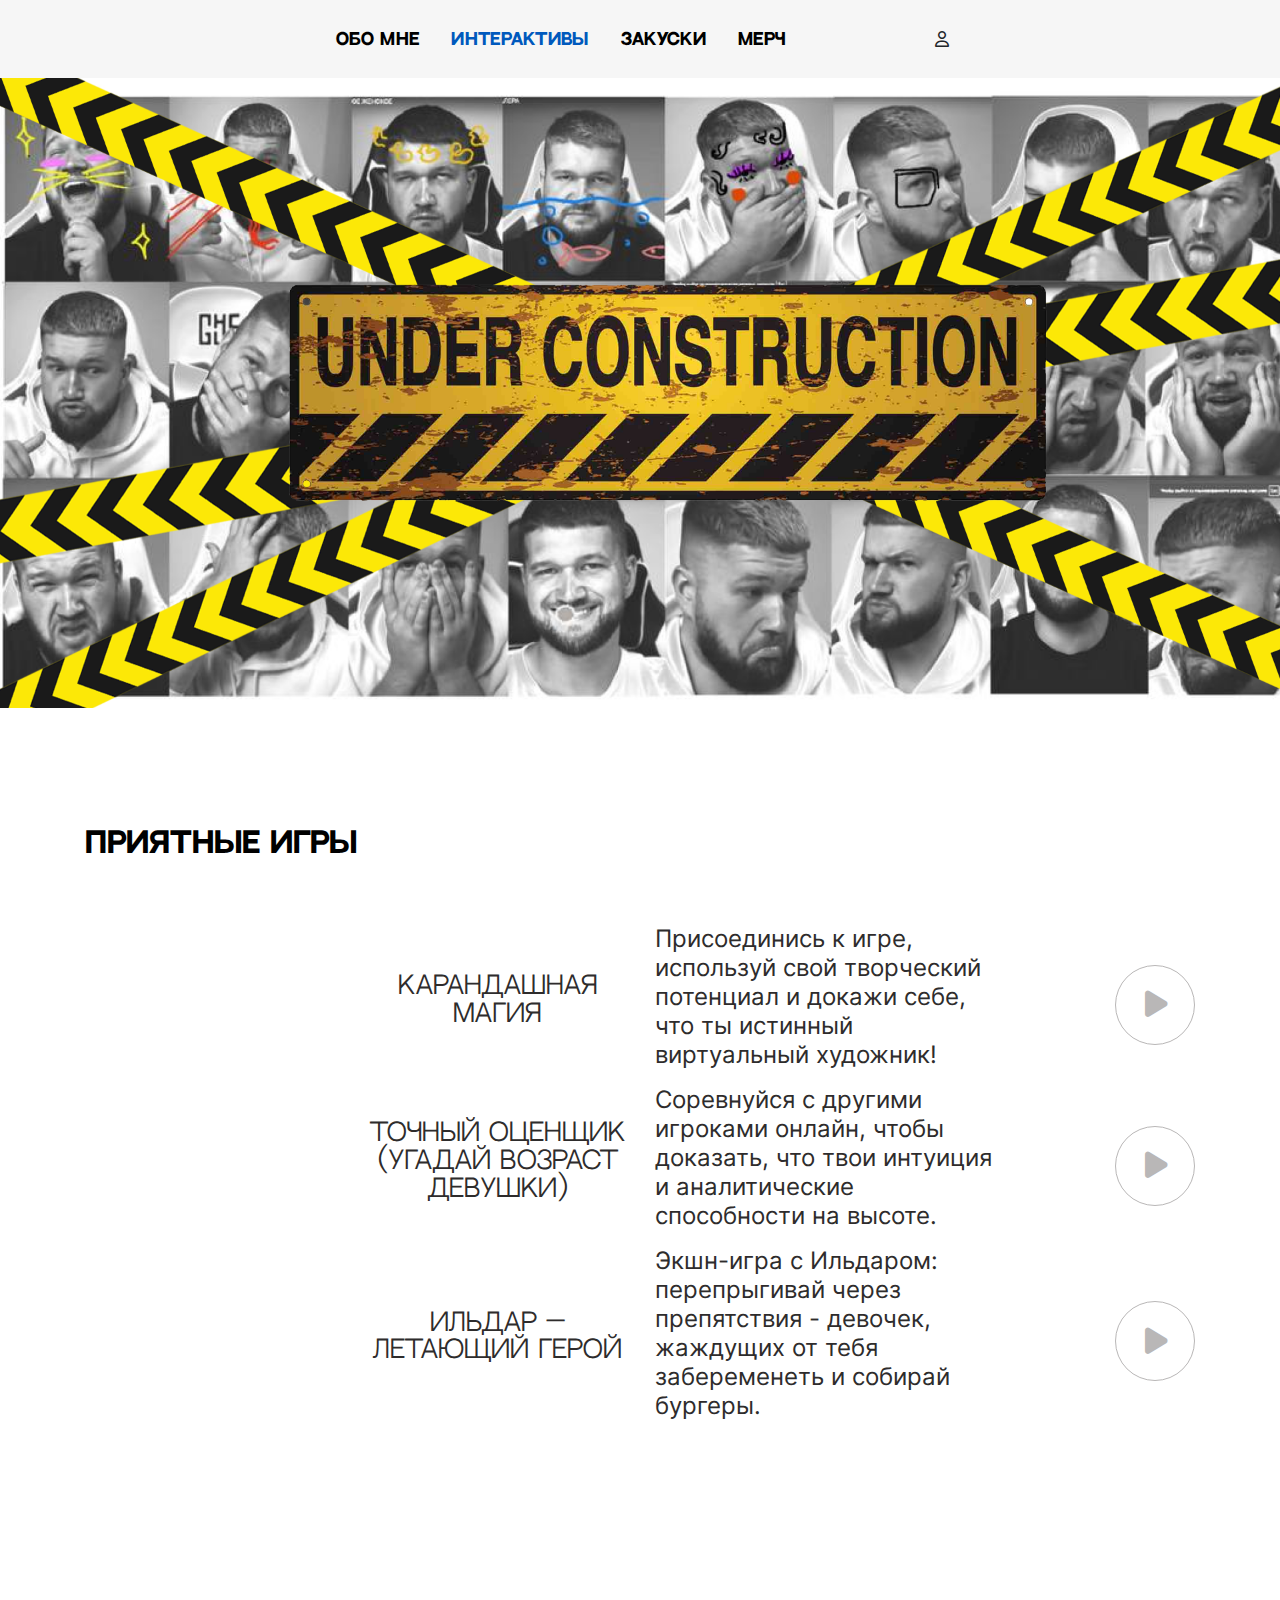
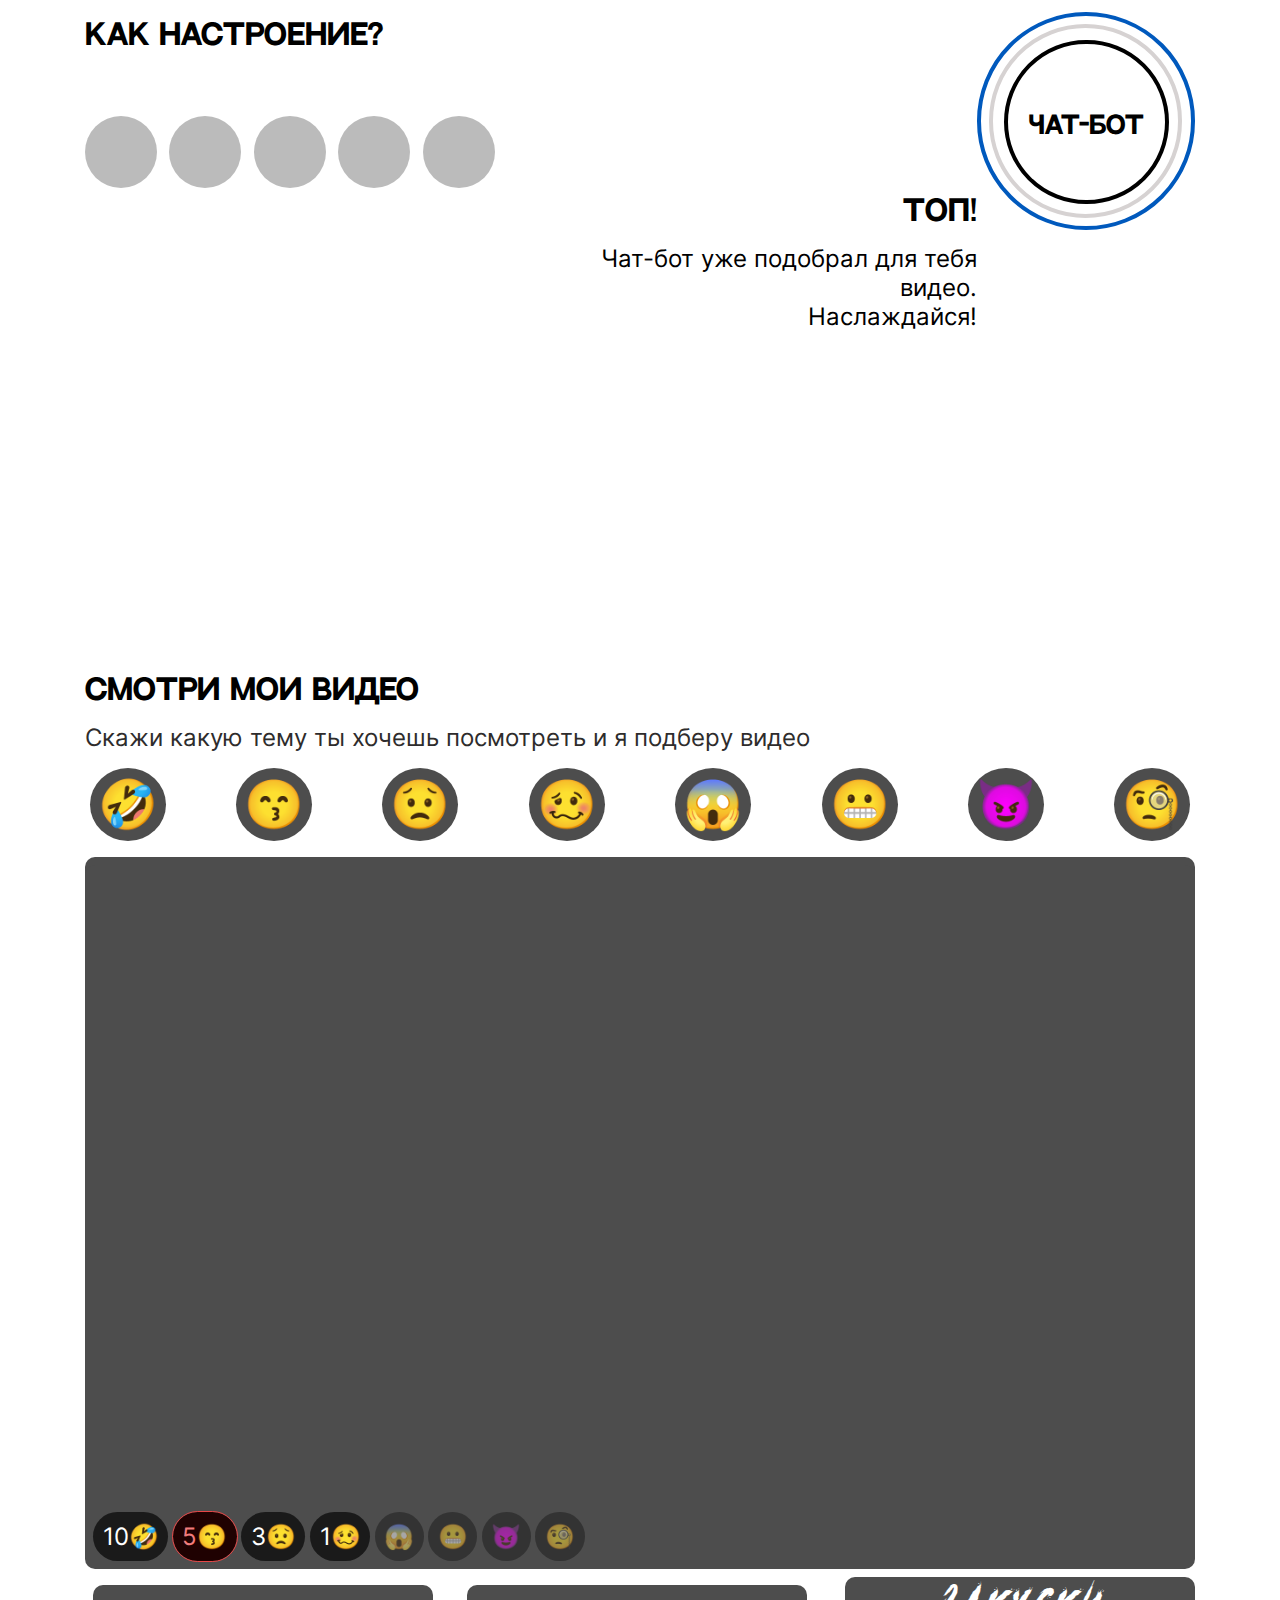
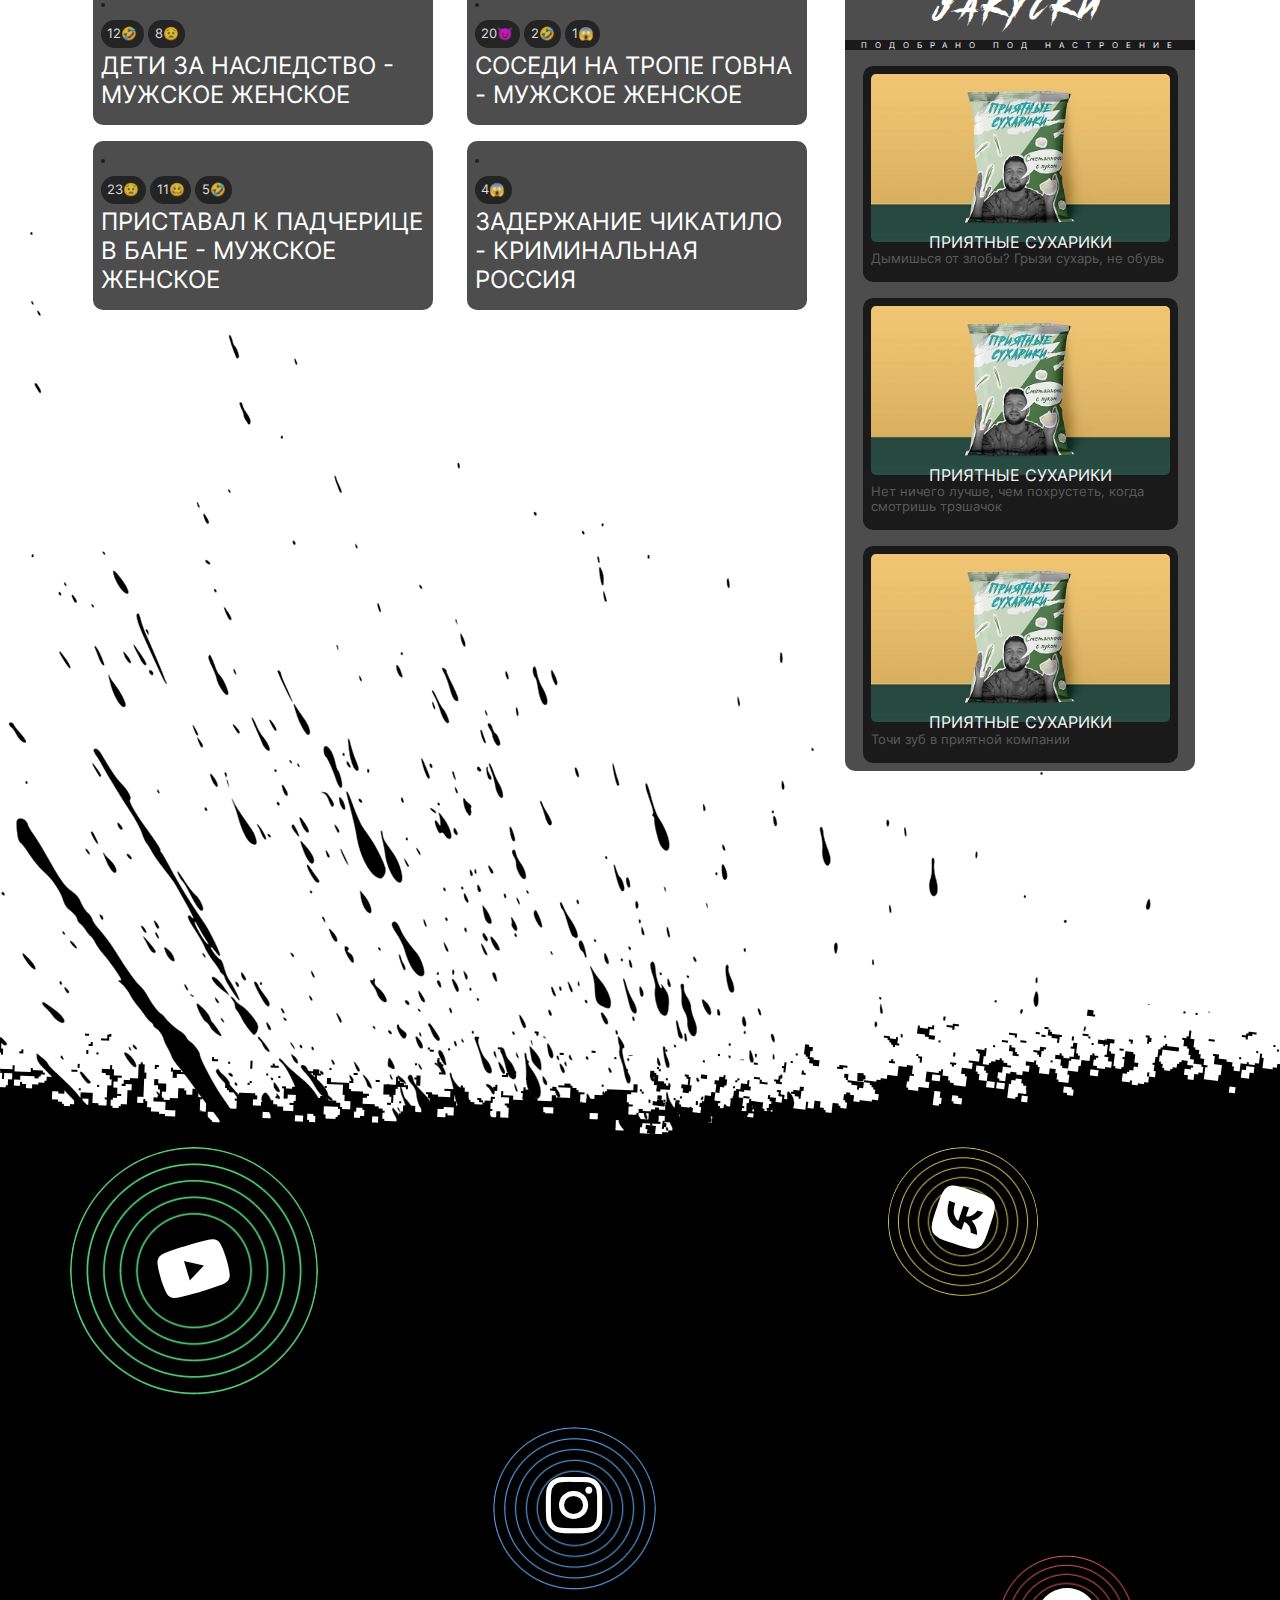
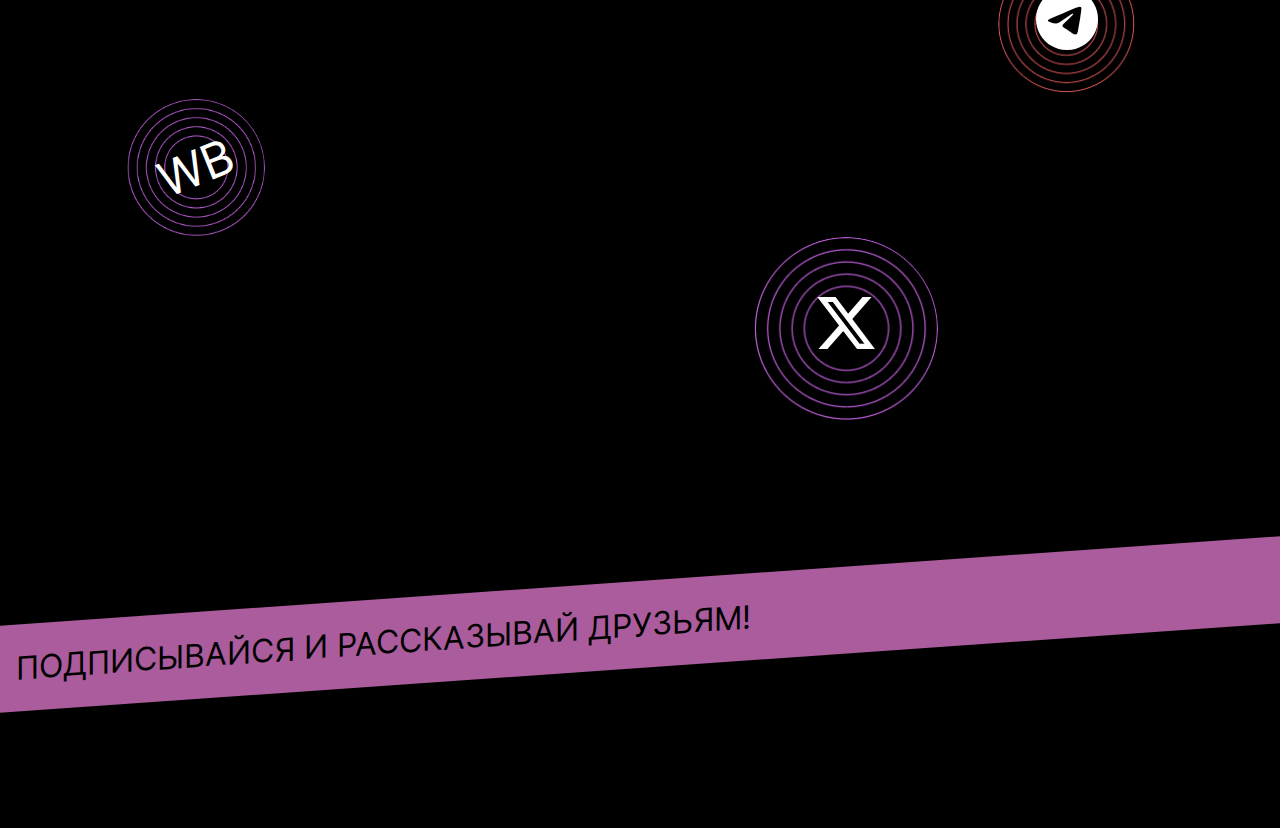
==== index.html @ c6f894a4 "22-11 Youtube Area Update" ====
<!DOCTYPE html>
<html lang="en">
<head>
    <meta charset="UTF-8">
    <meta name="viewport" content="width=device-width, initial-scale=1.0">
    <title>Приятный Ильдар</title>

    <!-- Bootstrap css file -->
    <link rel="stylesheet" href="../css/bootstrap.min.css">

    <!-- Font Awesome icons -->
    <link rel="stylesheet" href="../css/all.min.css">

    <!-- Custom css file -->
    <link rel="stylesheet" href="../css/style.css">

    <!-- Responsive css file -->
    <link rel="stylesheet" href="../css/responsive.css">
</head>
<body>
    <header class="header-area">
        <div class="main-menu">
            <nav class="navbar navbar-expand-lg navbar-light text-uppercase">
                <!-- <a class="navbar-brand" href="#">Brand image</a>  In case they come up with brand -->
                <button class="navbar-toggler" type="button" data-toggle="collapse" data-target="#navbarNav" aria-controls="navbarNav" aria-expanded="false" aria-label="Toggle navigation">
                  <span class="navbar-toggler-icon"></span>
                </button>
                <div class="collapse navbar-collapse" id="navbarNav">
                  <ul class="navbar-nav">
                    <li class="nav-item">
                      <a class="nav-link" href="../pages/about-me.html">Обо мне</a>
                    </li>
                    <li class="nav-item active">
                      <a class="nav-link" href="/">Интерактивы</a>
                    </li>
                    <li class="nav-item">
                      <a class="nav-link" href="#">Закуски</a>
                    </li>
                    <li class="nav-item">
                      <a class="nav-link" href="#">Мерч</a>
                    </li>
                  </ul>
                </div>
                <div class="profile-icon">
                  <i class="fa-regular fa-user"></i>
                </div>
              </nav>
        </div>
    </header>
    
    <main class="site-main">
      <!-- Collage of Ildar faces -->
      <!-- ====================================================================== -->
      <section class="faces-area">
        <div class="container-fluid">
          <div class="faces-images">
            <img src="../img/faces.png" alt="faces.png">
          </div>
        </div>
      </section>
      <!-- ====================================================================== -->
      <!-- End Collage of Ildar faces -->

      <!-- Games List Area -->
      <!-- ====================================================================== -->
      <section class="games-area">
        <div class="container">
          <div class="row">
            <div class="col-lg-12">
              <h2 class="mini-title">Приятные игры</h2>
              <div class="game-block">
                <div class="row">
                  <div class="col-lg-3 col-game game-cover">
                    <img src="../img/game-covers/game-cover1.png" alt="">
                  </div>
                  <div class="col-lg-3 col-game game-title">
                    <h3>Карандашная магия</h3>
                  </div>
                  <div class="col-lg-4 col-game game-description">
                    <p class="para">
                      Присоединись к игре, используй свой творческий потенциал и докажи себе, что ты истинный виртуальный художник!
                    </p>
                  </div>
                  <div class="col-lg-2 col-game">
                      <button class="btn play-button">
                        <i class="fa-solid fa-play fa-2x"></i>
                      </button>
                  </div>
                </div>
                <div class="row">
                  <div class="col-lg-3 col-game game-cover">
                    <img src="../img/game-covers/game-cover2.png" alt="">
                  </div>
                  <div class="col-lg-3 col-game game-title">
                    <h3>Точный оценщик (угадай возраст девушки)</h3>
                  </div>
                  <div class="col-lg-4 col-game game-description">
                    <p class="para">
                      Соревнуйся с другими игроками онлайн, чтобы доказать, что твои интуиция и аналитические способности на высоте.
                    </p>
                  </div>
                  <div class="col-lg-2 col-game">
                      <button class="btn play-button">
                        <i class="fa-solid fa-play fa-2x"></i>
                      </button>
                  </div>
                </div>
                <div class="row">
                  <div class="col-lg-3 col-game game-cover">
                    <img src="../img/game-covers/game-cover3.png" alt="">
                  </div>
                  <div class="col-lg-3 col-game game-title">
                    <h3>Ильдар — летающий Герой</h3>
                  </div>
                  <div class="col-lg-4 col-game game-description">
                    <p class="para">
                      Экшн-игра с Ильдаром: перепрыгивай через препятствия - девочек, жаждущих от тебя забеременеть и собирай бургеры.
                    </p>
                  </div>
                  <div class="col-lg-2 col-game">
                      <button class="btn play-button">
                        <i class="fa-solid fa-play fa-2x"></i>
                      </button>
                  </div>
                </div>
              </div>
            </div>
          </div>
        </div>
      </section>
      <!-- ====================================================================== -->
      <!-- End Game List Area -->

      <!-- Chat-bot Area -->
      <!-- ====================================================================== -->
      <section class="chat-bot-area">
        <div class="container">
          <div class="row">
            <div class="col-lg-5">
              <div class="emotion-block">
                <h2 class="mini-title">Как настроение?</h2>
                <div class="emotions">
                  <span class="dot"></span>
                  <span class="dot"></span>
                  <span class="dot"></span>
                  <span class="dot"></span>
                  <span class="dot"></span>
                </div>
              </div>
            </div>
            <div class="col-lg-7">
              <button class="btn chat-bot-button">
                <div>
                  <div class="chat-bot-button-text">Чат-бот</div>
                </div>
              </button>
              <div class="chat-bot-bottom-text">
                <h2 class="mini-title">Топ!</h2>
                <p class="chat-bot-para">
                  Чат-бот уже подобрал для тебя  видео. <br>
                  Наслаждайся!
                </p>
              </div>
            </div>
          </div>
        </div>
      </section>
      <!-- ====================================================================== -->
      <!-- End Chat-bot Area -->

      <!-- Youtube Area -->
      <!-- ====================================================================== -->
      <section class="youtube-area">
        <div class="container">
          <div class="youtube-container">
            <h2 class="mini-title">Смотри мои видео</h2>
            <p class="para">Скажи какую тему ты хочешь посмотреть и я подберу видео</p>
            <div class="mood-picker">
              <button class="btn mood-button">
                <div class="mood-emoji emotion-funny"></div><p>Смешное</p>
              </button>
              <button class="btn mood-button">
                <div class="mood-emoji emotion-cute"></div><p>Няшное</p>
              </button>
              <button class="btn mood-button">
                <div class="mood-emoji emotion-sad"></div><p>Грустное</p>
              </button>
              <button class="btn mood-button">
                <div class="mood-emoji emotion-sexy"></div><p>Секси</p>
              </button>
              <button class="btn mood-button">
                <div class="mood-emoji emotion-scary"></div><p>Страшное</p>
              </button>
              <button class="btn mood-button">
                <div class="mood-emoji emotion-awkward"></div><p>Кринж</p>
              </button>
              <button class="btn mood-button">
                <div class="mood-emoji emotion-angry"></div><p>Злобное</p>
              </button>
              <button class="btn mood-button">
                <div class="mood-emoji emotion-nostalgic"></div><p>Ностальгическое</p>
              </button>
            </div>
            <div class="youtube-screen">
              <iframe class="youtube-iframe"
              src="https://www.youtube.com/embed/jMfrWa0wuTw"
              title="YouTube video player" 
              frameborder="0" 
              allow="accelerometer; autoplay; clipboard-write; encrypted-media; gyroscope; picture-in-picture; web-share" 
              allowfullscreen>
              </iframe>
              <div class="rating">
                <button class="rating-item rated">
                  <span>10</span>
                  <div class="emotion-funny"></div>
                </button>
                <button class="rating-item rated active">
                  <span>5</span>
                  <div class="emotion-cute"></div>
                </button>
                <button class="rating-item rated">
                  <span>3</span>
                  <div class="emotion-sad"></div>
                </button>
                <button class="rating-item rated">
                  <span>1</span>
                  <div class="emotion-sexy"></div>
                </button>
                <button class="rating-item">
                  <span></span>
                  <div class="emotion-scary"></div>
                </button>
                <button class="rating-item">
                  <span></span>
                  <div class="emotion-awkward"></div>
                </button>
                <button class="rating-item">
                  <span></span>
                  <div class="emotion-angry"></div>
                </button>
                <button class="rating-item">
                  <span></span>
                  <div class="emotion-nostalgic"></div>
                </button>
              </div>
            </div>
            <div class="under-video">
              <div class="row">
                <div class="col-8">
                  <div class="video-pick">
                    <div class="video-item">
                      <img src="https://i.ytimg.com/vi/pmmKYciIfLk/mqdefault.jpg" alt="">
                      <div class="sub-rating">
                        <div class="rating-item">
                          <span>12</span>
                          <div class="emotion-funny"></div>
                        </div>
                        <div class="rating-item">
                          <span>8</span>
                          <div class="emotion-sad"></div>
                        </div>
                      </div>
                      <h4>ДЕТИ ЗА НАСЛЕДСТВО - МУЖСКОЕ ЖЕНСКОЕ</h4>
                    </div>
                    <div class="video-item">
                      <img src="https://i.ytimg.com/vi/Oqllfc5so5c/mqdefault.jpg" alt="">
                      <div class="sub-rating">
                        <div class="rating-item">
                          <span>20</span>
                          <div class="emotion-angry"></div>
                        </div>
                        <div class="rating-item">
                          <span>2</span>
                          <div class="emotion-funny"></div>
                        </div>
                        <div class="rating-item">
                          <span>1</span>
                          <div class="emotion-scary"></div>
                        </div>
                      </div>
                      <h4>СОСЕДИ НА ТРОПЕ ГОВНА - МУЖСКОЕ ЖЕНСКОЕ</h4>
                    </div>
                    <div class="video-item">
                      <img src="https://i.ytimg.com/vi/k9uFL3ubuqM/mqdefault.jpg" alt="">
                      <div class="sub-rating">
                        <div class="rating-item">
                          <span>23</span>
                          <div class="emotion-sad"></div>
                        </div>
                        <div class="rating-item">
                          <span>11</span>
                          <div class="emotion-sexy"></div>
                        </div>
                        <div class="rating-item">
                          <span>5</span>
                          <div class="emotion-funny"></div>
                        </div>
                      </div>
                      <h4>ПРИСТАВАЛ К ПАДЧЕРИЦЕ В БАНЕ - МУЖСКОЕ ЖЕНСКОЕ</h4>
                    </div>
                    <div class="video-item">
                      <img src="https://i.ytimg.com/vi/9ndCfEX0mCw/mqdefault.jpg" alt="">
                      <div class="sub-rating">
                        <div class="rating-item">
                          <span>4</span>
                          <div class="emotion-scary"></div>
                        </div>
                      </div>
                      <h4>ЗАДЕРЖАНИЕ ЧИКАТИЛО  -  КРИМИНАЛЬНАЯ РОССИЯ</h4>
                    </div>
                  </div>
                </div>
                <div class="col-4">
                  <div class="snack-pick">
                    <h2>Закуски</h2>
                    <h3>подобрано под настроение</h3>
                    <div class="snack-container">
                      <div class="snack">
                        <img src="../img/snacks/crackers-onion.jpg" alt="">
                        <h4>Приятные сухарики</h4>
                        <p>Дымишься от злобы? Грызи сухарь, не обувь</p>
                      </div>
                      <div class="snack">
                        <img src="../img/snacks/crackers-onion.jpg" alt="">
                        <h4>Приятные сухарики</h4>
                        <p>Нет ничего лучше, чем похрустеть, когда смотришь трэшачок</p>
                      </div>
                      <div class="snack">
                        <img src="../img/snacks/crackers-onion.jpg" alt="">
                        <h4>Приятные сухарики</h4>
                        <p>Точи зуб в приятной компании</p>
                      </div>
                    </div>
                  </div>
                </div>
              </div>


            </div>
            
          </div>
          
        </div>
      </section>
      <!-- ====================================================================== -->
      <!-- End Youtube Area -->



      <div class="footer-ink-stain"></div>
    </main>

    <footer class="footer-area">

      <!-- Social Links Area -->
      <!-- ====================================================================== -->
      <section class="social-links-area">
        <div class="container">
          <div class="row">
            <div class="youtube-link pulse-green">
              <a href="#">
                <i class="fa-brands fa-youtube"></i>
              </a>
            </div>
            <div class="vk-link pulse-yellow">
              <a href="#">
                <i class="fa-brands fa-vk"></i>
              </a>
            </div>
          </div>
          <div class="row">
            <div class="wildberries-link pulse-purple">
              <a href="#">
                <p class="wildberries-icon">WB</p>
              </a>
            </div>
            <div class="instagram-link pulse-blue">
              <a href="#">
                <i class="fa-brands fa-instagram"></i>
              </a>
            </div>
            <div class="telegram-link pulse-red">
              <a href="#">
                <i class="fa-brands fa-telegram"></i>
              </a>
            </div>
          </div>
          <div class="row">
            <div class="twitter-link pulse-purple">
              <a href="#">
                <i class="fa-brands fa-x-twitter pulse"></i>
              </a>
            </div>
          </div>
        </div>
      </section>
      <!-- ====================================================================== -->
      <!-- End Social Links Area -->

      <!-- Tilted Running Line Area -->
      <!-- ====================================================================== -->
      <section class="marquee-area">
        <div class="marquee">
          <div class="marquee__inner">
            <p class="marquee__line">
              ПОДПИСЫВАЙСЯ И РАССКАЗЫВАЙ ДРУЗЬЯМ!
            </p>
            <p class="marquee__line">
              ПОДПИСЫВАЙСЯ И РАССКАЗЫВАЙ ДРУЗЬЯМ!
            </p>
          </div>
        </div>
      </section>
      <!-- ====================================================================== -->
      <!-- End Tilted Running Line Area -->
    </footer>






    <!-- JQuery js file-->
    <script src="../js/jquery-3.7.1.min.js"></script>

    <!-- Bootstrap js file -->
    <script src="../js/bootstrap.min.js"></script>

    <!-- Custom js file -->
    <script src="../js/main.js"></script>
</body>
</html>
---- css/style.css ----
/* import fonts from fonts css file */
@import url(../css/fonts.css);

/* css variables */
@import url(../css/partials/variables.css);

/* global style */
@import url(../css/partials/global.css);






/* MAIN PAGE */
/* ========================================================================= */
/* ========================================================================= */
/* ========================================================================= */

/* Navigation Area */
/* ========================================================================= */
.header-area .main-menu .navbar {
    /* display: inline-flex; */
    padding: 1.25rem 20rem;
    justify-content: flex-end;
    align-items: center;
    padding-left: 20rem;
    background-color: #F6F6F6;
}

.header-area .main-menu .navbar .navbar-nav .nav-item .nav-link {
    padding: 0 1rem;

    color: #000;
    font-family: var(--neutral-face);
    font-size: 1rem;
    font-style: normal;
    font-weight: 700;
    line-height: normal;
    letter-spacing: 0.02rem;
    text-transform: uppercase;
    transition: all 0.4s ease;
}

.header-area .main-menu .navbar .navbar-nav .nav-item .nav-link:hover {
    color: #5197e6;
}

.header-area .main-menu .navbar .navbar-nav .nav-item.active .nav-link {
    color: var(--primary-color);
}

.header-area .main-menu .navbar .profile-icon {
    display: flex;
    padding: 0.7rem;
    justify-content: center;
    align-items: center;
    align-self: stretch;
    
    cursor: pointer;
}
/* ========================================================================= */
/* End Navigation Area */



/* Faces Area */
/* ========================================================================= */
.site-main .container-fluid {
    padding: 0;
}

.site-main .faces-area {
    width: 100%;
}

.site-main .faces-area .faces-images img {
    width: 100%;
}
/* ========================================================================= */
/* End Faces Area */



/* Games List Area */
/* ========================================================================= */
.site-main .games-area {
    padding-top: 7rem;
}

.site-main .games-area .game-block .game-cover img {
    display: none;
}

.site-main .games-area .game-title h3 {
    color: #2E2C2C;
    text-align: center;
    font-family: Neutral Face;
    font-size: 1.5rem;
    font-style: normal;
    font-weight: 400;
    line-height: 115%; /* 1.725rem */
}

.site-main .games-area .game-block {
    padding: 3rem 0;
}

.site-main .games-area .game-block .col-game {
    /* border:1px solid #B9B7B7; */

    display: flex;
    justify-content: flex-end;
    align-items: center;
}

.site-main .games-area .game-block .game-cover > img {
    width:100%;
}

.site-main .games-area .game-block .play-button {
    box-sizing: border-box;
	display:block;
	width:80px;
	height:80px;
	padding-top: 6px;
	padding-left: 15px;
	line-height: 20px;
	border: 1px solid #B9B7B7;
	border-radius: 50%;
	color: #B9B7B7;
	text-align:center;
	text-decoration:none;
	background-color: transparent;
	font-size: 15px;
	font-weight:bold;
	transition: all 0.3s ease;
}

.site-main .games-area .game-block .row:hover .play-button {
    color: #6A6969;
    background-color: #B9B7B7;
}

.site-main .games-area .game-block .row:hover .game-title h3 {
    font-weight: 700;
}

.site-main .games-area .game-block .row:hover .game-cover img {
    display: block;
}

.site-main .games-area .game-block .play-button:hover {
    color: #6A6969;
    background-color: #B9B7B7;
    box-shadow: var(--box-shadow);
}
/* ========================================================================= */
/* End Games List Area */

/* Chat-bot Area */
/* ========================================================================= */
.site-main .chat-bot-area {
    padding-top: 8rem;
}

.site-main .chat-bot-area .emotion-block .emotions .dot {
    display: inline-block;
    height: 4.5rem;
    width: 4.5rem;
    background-color: #bbb;
    border-radius: 50%;
}

.site-main .chat-bot-area .emotion-block .emotions {
    padding-top: 3rem;
}

.site-main .chat-bot-area .emotion-block .emotions .dot + .dot {
    margin-left: .5rem;
}

.site-main .chat-bot-area .chat-bot-button {
    box-sizing: border-box;
	display: block;
    float: right;
	width: 13.6rem;
	height: 13.6rem;

    padding: 0;
    padding-left: .45rem;
    margin-bottom: 5rem;

	border: 4px solid #0059BD;
	border-radius: 50%;
	text-align:center;
	background-color: transparent;
	transition: all 0.3s ease;
}

.site-main .chat-bot-area .chat-bot-button > div {
    box-sizing: border-box;
	display: block;

    padding: 0;
    padding-left: .7rem;
    padding-top: .7rem;

	width: 12.1rem;
	height: 12.1rem;
	border: 4px solid #D6D2D2;
	border-radius: 50%;
	text-align:center;
	background-color: transparent;
}

.site-main .chat-bot-area .chat-bot-button > div > div {
    box-sizing: border-box;
	display: block;

	width: 10.3rem;
	height: 10.3rem;
	border: 4px solid #000;
	border-radius: 50%;
	text-align:center;
    line-height: 10.3rem; 
	background-color: transparent;
}

.site-main .chat-bot-area .chat-bot-button .chat-bot-button-text {
    color: #000;
    font-family: var(--neutral-face);
    font-size: 1.5rem;
    font-style: normal;
    font-weight: 700;
}

.site-main .chat-bot-area .chat-bot-bottom-text {
    text-align: right;
    padding-top: 11rem;
    padding-bottom: 20rem;
}

.site-main .chat-bot-area .chat-bot-bottom-text .chat-bot-para {
    color: #000;
    text-align: right;
    font-family: Inter;
    font-size: 1.5rem;
    font-style: normal;
    font-weight: 400;
    line-height: normal;
}
/* ========================================================================= */
/* End Chat-bot Area */


/* Youtube Area */
/* ========================================================================= */
.site-main .youtube-area {
    min-height: 130rem;
}

.site-main .youtube-area .youtube-container .mood-picker {
    display: flex;
    flex-direction: row;
    flex-wrap: wrap;
    align-content: space-between;
    justify-content: space-between;
}

.site-main .youtube-area .youtube-container .mood-picker .mood-button {
    border: none;
    padding: .5rem;
    margin: 0rem .3rem .5rem .3rem;

    background-color: var(--bg-strong-color);
    border-radius: 50%;
}

.site-main .youtube-area .youtube-container .mood-picker .mood-button .mood-emoji {
    display: inline;

    font-size: 3rem;
    width: 4.3rem;
    height: 4.3rem;

    text-align: center;
    line-height: normal;
}

.site-main .youtube-area .youtube-container .mood-picker .mood-button p {
    display: none;
    float: right;
    margin: 1.5rem .5rem 0rem .3rem;

    color: rgb(192, 192, 192);
    text-align: right;
    font-family: Inter;
    font-size: 1rem;
    font-style: normal;
    font-weight: 300;
    line-height: normal;
    text-transform: uppercase;
}

.site-main .youtube-area .youtube-container .mood-picker .mood-button:hover {
    background-color: var(--bg-light-color);
    transition: background .5s ease;
    outline: 2px solid var(--bg-strong-color);
}

.site-main .youtube-area .youtube-container .mood-picker .mood-button.active {
    background-color: var(--bg-light-color);
    outline: 2px solid var(--bg-strong-color);
}

.site-main .youtube-area .youtube-container .mood-picker .mood-button p.active {
    color: black;
}

.site-main .youtube-area .youtube-container .mood-picker .mood-button:hover p {
    color: black;
}

.site-main .youtube-area .youtube-container .youtube-screen::before {
    display: block;
    content: '';

    height: 1rem;
    width: 100%;
    
    background-color: var(--bg-strong-color);
    border-top-left-radius: 10px;
    border-top-right-radius: 10px;
}

.site-main .youtube-area .youtube-container .youtube-screen {
    margin-top: .5rem;
    margin-bottom: .5rem;

    padding-top: .5rem;

    background-color: var(--bg-strong-color);
    border-radius: 10px;
}

.site-main .youtube-area .youtube-container .youtube-screen .youtube-iframe {
    border: 5px solid var(--bg-strong-color);
    width: 1110px;
    height: 624px;
}

.site-main .youtube-area .youtube-container .youtube-screen .rating {
    padding: 0 .5rem .5rem .5rem;
}

.site-main .youtube-area .youtube-container .youtube-screen .rating .rating-item {
    display: inline-flex;
    justify-content: flex-start;
    vertical-align: middle;

    padding: .6rem;

    background-color: var(--bg-stronger-color);
    opacity: .5;
    border-radius: 25px;
    outline: none;
    border: none;
    cursor: pointer;

    color: white;
    text-align: right;
    font-family: Inter;
    font-size: 1.5rem;
    font-style: normal;
    font-weight: 400;
    line-height: normal;
    text-transform: uppercase;

    transition: background .5s ease;
}

.site-main .youtube-area .youtube-container .youtube-screen .rating .rating-item.rated {
    opacity: 1;
}

.site-main .youtube-area .youtube-container .youtube-screen .rating .rating-item.active {
    background-color: var(--bg-active-color);
    outline: 1px solid #e74646;
    color: #f17c7c;

}

.site-main .youtube-area .youtube-container .youtube-screen .rating .rating-item:hover {
    opacity: 1;
    background-color: var(--bg-active-color);
    outline: 1px solid #e74646;
    color: #f17c7c;
}

.site-main .youtube-area .youtube-container .under-video .video-pick {
    display: flex;
    justify-content: space-between;
    vertical-align: middle;
    align-content: flex-start;
    flex-wrap: wrap;
}

.site-main .youtube-area .youtube-container .under-video .video-pick .video-item {
    margin: .5rem;
    padding: .5rem;
    width: 340px;
    background-color: var(--bg-strong-color);
    border-radius: 10px;
    cursor: pointer;

    transition: all .4s ease;
}

.site-main .youtube-area .youtube-container .under-video .video-pick .video-item:hover {
    box-shadow: var(--box-shadow);
    transform: scale(1.2);
    background-color: var(--bg-stronger-color);
}

.site-main .youtube-area .youtube-container .under-video .video-pick .video-item img {
    border-radius: 10px;
    border: 2px solid var(--border-color);
}

.site-main .youtube-area .youtube-container .under-video .video-pick .video-item h4 {
    color: white;
    text-align: left;
    font-family: Inter;
    font-size: 1.5rem;
    font-style: normal;
    font-weight: 400;
    line-height: normal;
    text-transform: uppercase;
}

.site-main .youtube-area .youtube-container .under-video .video-pick .video-item 
.sub-rating {
    padding: .2rem 0 .2rem 0;
}

.site-main .youtube-area .youtube-container .under-video .video-pick .video-item 
.sub-rating .rating-item {
    display: inline-flex;
    justify-content: flex-start;
    vertical-align: middle;

    padding: .4rem;

    opacity: .8;
    background-color: var(--bg-stronger-color);
    border-radius: 25px;
    outline: none;
    border: none;
    cursor: pointer;

    color: white;
    text-align: right;
    font-family: Inter;
    font-size: .8rem;
    font-style: normal;
    font-weight: 400;
    line-height: normal;
    text-transform: uppercase;

    transition: background .5s ease;
}

.site-main .youtube-area .youtube-container .under-video
.snack-pick {
    width: 100%;
    background-color: var(--bg-strong-color);
    border-radius: 10px;
}

.site-main .youtube-area .youtube-container .under-video
.snack-pick h2 {
    color: white;
    text-align: center;
    font-family: var(--danger);
    font-size: 2rem;
    font-style: normal;
    font-weight: 400;
    letter-spacing: .5rem;
    line-height: normal;
    text-transform: uppercase;
}

.site-main .youtube-area .youtube-container .under-video
.snack-pick h3 {
    background-color: var(--bg-stronger-color);
    width: 100%;

    color: white;
    text-align: center;
    font-family: Inter;
    font-size: .5rem;
    font-style: normal;
    font-weight: 400;
    letter-spacing: .5rem;
    line-height: normal;
    text-transform: uppercase;
}


.site-main .youtube-area .youtube-container .under-video
.snack-pick .snack-container {
    display: flex;
    flex-direction: column;
    justify-content: center;
    vertical-align: middle;
    align-content: center;
    flex-wrap: wrap;
}

.site-main .youtube-area .youtube-container .under-video
.snack-pick .snack-container .snack {
    width: 90%;
    margin: .5rem;
    padding: .5rem .5rem 0rem .5rem;
    background-color: var(--bg-stronger-color);
    border-radius: 10px;
}

.site-main .youtube-area .youtube-container .under-video
.snack-pick .snack-container .snack img {
    width: 100%;
    border-radius: 5px;
}

.site-main .youtube-area .youtube-container .under-video
.snack-pick .snack-container .snack h4 {
    color: whitesmoke;
    text-align: center;
    font-family: Inter;
    font-size: 1rem;
    font-style: normal;
    font-weight: 400;
    line-height: .1rem;
    text-transform: uppercase;
}

.site-main .youtube-area .youtube-container .under-video
.snack-pick .snack-container .snack p {
    color: #5a5a5a;
    text-align: left;
    font-family: Inter;
    font-size: .8rem;
    font-style: normal;
    font-weight: 400;
    line-height: normal;
}
/* ========================================================================= */
/* Youtube Area */


/* Footer Area */
/* ========================================================================= */
.footer-area {
    background-color: #000;
    min-height: 10rem;
}

.footer-area .youtube-link {
    box-sizing: border-box;
    border-radius: 50%;

    height: 15.5rem;
    width: 15.5rem;

    text-align: center;
    line-height: 15.5rem;
    font-size: 4rem;
    color: white;

    background: url(../img/5-rings/5-rings-green.png) no-repeat;
    background-size: 100%;

    
}

.footer-area .youtube-link i {
    transform: rotate(-16.717deg);
}

.footer-area .vk-link {
    border-radius: 50%;

    height: 9.4rem;
    width: 9.4rem;
    margin-left: 50%;

    text-align: center;
    line-height: 9.0rem;
    font-size: 4rem;
    color: white;

    background: url(../img/5-rings/5-rings-yellow.png) no-repeat;
    background-size: 100%;
}

.footer-area .vk-link i {
    transform: rotate(18.6deg);
}

.footer-area .wildberries-link {
    border-radius: 50%;

    height: 8.6rem;
    width: 8.6rem;
    margin-top: 19rem;
    margin-left: 5%;

    text-align: center;
    line-height: 8.6rem;
    font-size: 3rem;
    color: white;

    background: url(../img/5-rings/5-rings-purple.png) no-repeat;
    background-size: 100%;
}

.footer-area .wildberries-link .wildberries-icon {
    font-family: Inter;
    font-style: normal;
    font-weight: 400;

    transform: rotate(-22.014deg);
}

.footer-area .instagram-link {
    border-radius: 50%;

    height: 10.2rem;
    width: 10.2rem;
    margin-top: 2rem;
    margin-left: 20%;

    text-align: center;
    line-height: 10rem;
    font-size: 4rem;
    color: white;

    background: url(../img/5-rings/5-rings-blue.png) no-repeat;
    background-size: 100%;
}

.footer-area .telegram-link {
    border-radius: 50%;

    height: 8.6rem;
    width: 8.6rem;
    margin-top: 10rem;
    margin-left: 30%;

    text-align: center;
    line-height: 8.3rem;
    font-size: 4rem;
    color: white;

    background: url(../img/5-rings/5-rings-red.png) no-repeat;
    background-size: 100%;
}

.footer-area .twitter-link {
    border-radius: 50%;

    height: 11.5rem;
    width: 11.5rem;
    margin-top: 0rem;
    margin-left: 60%;

    text-align: center;
    line-height: 11rem;
    font-size: 4rem;
    color: white;

    background: url(../img/5-rings/5-rings-purple.png) no-repeat;
    background-size: 100%;
}

.pulse-green:hover {
    animation: pulse-green 1.5s infinite;
}

.pulse-yellow:hover {
    animation: pulse-yellow 1.5s infinite;
}

.pulse-blue:hover {
    animation: pulse-blue 1.5s infinite;
}

.pulse-red:hover {
    animation: pulse-red 1.5s infinite;
}

.pulse-purple:hover {
    animation: pulse-purple 1.5s infinite;
}

@keyframes pulse-green {
	0% {
		transform: scale(1.0);
        box-shadow: 0 0 0 0px rgba(139, 255, 72, 0.2);
	}
	
	70% {
		transform: scale(1.2);
	}
	
	100% {
		transform: scale(1.0);
        box-shadow: 0 0 0 20px rgba(139, 255, 72, 0);
	}
}

@keyframes pulse-yellow {
	0% {
		transform: scale(1.0);
        box-shadow: 0 0 0 0px rgba(255, 247, 0, 0.2);
	}
	
	70% {
		transform: scale(1.2);
	}
	
	100% {
		transform: scale(1.0);
        box-shadow: 0 0 0 20px rgba(255, 247, 0, 0);
	}
}

@keyframes pulse-blue {
	0% {
		transform: scale(1.0);
        box-shadow: 0 0 0 0px rgba(51, 80, 243, 0.2);
	}
	
	70% {
		transform: scale(1.2);
	}
	
	100% {
		transform: scale(1.0);
        box-shadow: 0 0 0 20px rgba(51, 80, 243, 0);
	}
}

@keyframes pulse-red {
	0% {
		transform: scale(1.0);
        box-shadow: 0 0 0 0px rgba(234, 2, 2, 0.2);
	}
	
	70% {
		transform: scale(1.2);
	}
	
	100% {
		transform: scale(1.0);
        box-shadow: 0 0 0 20px rgba(234, 2, 2, 0);
	}
}

@keyframes pulse-purple {
	0% {
		transform: scale(1.0);
        box-shadow: 0 0 0 0px rgba(197, 59, 174, 0.2);
	}
	
	70% {
		transform: scale(1.2);
	}
	
	100% {
		transform: scale(1.0);
        box-shadow: 0 0 0 20px rgba(197, 59, 174, 0);
	}
}

.footer-area .marquee-area {
    padding: 10rem 0;
}

.footer-area .marquee-area .marquee {
    overflow: hidden;

    color: #000;
    font-family: Inter;
    font-size: 2rem;
    font-style: normal;
    font-weight: 400;
    line-height: normal;
    text-transform: uppercase;

    background-color: #AA5C9C;

    transform: skewY(-4deg);
}
  
.footer-area .marquee-area .marquee__inner {
    display: flex;
}

.footer-area .marquee-area .marquee__line {
    flex-shrink: 0;
    margin: 0;
    padding: 1.5rem 1rem;
    min-width: 100%;
    white-space: nowrap;
    /* animation-name: marqueeLine;
    /* animation-duration: 5s;
    animation-timing-function: ease-in-out; */
    /* animation-iteration-count: infinite;  */
    animation: marqueeLine 20s linear infinite;
}

@keyframes marqueeLine {
    from {
        transform: translateX(0);
    }
    
    to {
        transform: translateX(-100%);
    }
}

/* ========================================================================= */
/* End Footer Area */

/* ========================================================================= */
/* ========================================================================= */
/* ========================================================================= */
/* END MAIN PAGE */


/* ABOUT ME PAGE */
/* ========================================================================= */
/* ========================================================================= */
/* ========================================================================= */

/* Banner Area */
/* ========================================================================= */
.site-main .banner-area .banner {
    width: 100%;
    height: 50rem;
    padding: 0 10rem;

    background: url(../img/banner.jpg) #F2F2F2 no-repeat;
    background-position-x: center;
    background-size: 60rem;
}

.site-main .banner-area .banner .banner-sub-counter {
    display: block;
    height: 10rem;
    width: 15rem;
    padding-top: 2rem;
    margin: 2rem 0;

    text-align: center;
    line-height: 3rem;
}

.site-main .banner-area .banner .youtube-sub-counter {
    background: url(../img/counter-vectors/vector-blue.png) no-repeat;
    background-size: 100%;
}

.site-main .banner-area .banner .instagram-sub-counter {
    background: url(../img/counter-vectors/vector-green.png) no-repeat;
    background-size: 100%;
}

.site-main .banner-area .banner .vk-sub-counter {
    background: url(../img/counter-vectors/vector-yellow.png) no-repeat;
    background-size: 100%;
}

.site-main .banner-area .banner .banner-sub-counter .small-danger {
    color: #000;
    font-family: var(--danger);
    font-size: 2.25rem;
    font-style: normal;
    font-weight: 400;
}

.site-main .banner-area .banner .banner-sub-counter span {
    color: #000;
    font-family: Inter;
    font-size: 2rem;
    font-style: normal;
    font-weight: 400;
}

.site-main .banner-area .banner .banner-greet h1 {
    margin-top: 7rem;

    color: #000;
    font-family: var(--danger);
    font-size: 8rem;
    font-style: normal;
    font-weight: 400;
    line-height: normal;

    transform: rotate(5.101deg);
}

.site-main .banner-area .banner .banner-greet .banner-under-greet {
    margin-top: 2rem;

    color: #000;
    text-align: center;
    font-family: Inter;
    font-size: 2.85769rem;
    font-style: normal;
    font-weight: 400;
    line-height: normal;

    transform: rotate(-6.344deg);
}
/* ========================================================================= */
/* End Banner Area */

/* Banner Line Area */
/* ========================================================================= */
.site-main .banner-line-area .banner-line-top {
    display: relative;
    height: 81px;
    margin-top: -81px;

    background: url(../img/torn-gray-bg-top.png) no-repeat;
}

.site-main .banner-line-area .banner-line {
    
    height: 25rem;
    padding: 5rem 0;
    background: #1F1F1F;

}

.site-main .banner-line-area .banner-line .about-me-block {
    margin: 0 auto;
    width: 1320px;
}

.site-main .banner-line-area .banner-line .about-me-block p {
    margin-right: 20rem;

    color: #FFF;
    text-align: center;
    font-family: Inter;
    font-size: 2rem;
    font-style: normal;
    font-weight: 400;
    line-height: 3rem;
}

.site-main .banner-line-area .banner-line .about-me-block h2 {
    margin-top: 5rem;

    color: #FFF;
    text-align: right;
    font-family: Inter;
    font-size: 2.5rem;
    font-style: normal;
    font-weight: 400;
    line-height: 3.7rem;

    transform: rotate(3.975deg);
}

.site-main .banner-line-area .banner-line-bottom {
    display: relative;
    height: 87px;

    background: url(../img/torn-gray-bg-bottom.png) white no-repeat;
}

/* ========================================================================= */
/* End Banner Line Area */


/* Quiz Area */
/* ========================================================================= */
.site-main .quiz-area {
    min-height: 70rem;
    padding-top: 10rem;

    background: url(../img/target-bg.png) repeat-y;
    background-size: 1920px;
    background-position-x: center;
}

.site-main .quiz-area .quiz-title p {
    color: #000;
    font-family: Inter;
    font-size: 3rem;
    font-style: normal;
    font-weight: 400;
    line-height: normal;
}

.site-main .quiz-area .quiz-sub-title {
    float: right;
    padding-right: 12rem;
    padding-top: 4rem;
    padding-bottom: 3rem;
}

.site-main .quiz-area .quiz-sub-title h2 {
    color: #000;
    font-family: var(--danger);
    font-size: 4rem;
    font-style: normal;
    font-weight: 400;
    line-height: normal;
}

.site-main .quiz-area .quiz-question p {
    color: #000;
    font-family: Inter;
    font-size: 2.25rem;
    font-style: normal;
    font-weight: 400;
    line-height: normal;

    text-align: center;
}

.site-main .quiz-area .quiz-choices {
    display: flex;
    justify-content: space-between;
}

.site-main .quiz-area .quiz-choices .choice-unit {
    padding: 1rem;
}

.site-main .quiz-area .quiz-choices .choice-unit .choice-pic {
    box-sizing: border-box;
    height: 15rem;
    width: 19rem;

    margin-top: 1.5rem;
    padding: 1rem 1rem;

    background-color: #D9D9D9;
    border-radius: 15px;
}

.site-main .quiz-area .quiz-choices .choice-unit .choice-text {
    box-sizing: border-box;
    display: inline-flex;
    height: 5rem;
    width: 19rem;

    margin-top: 1.5rem;

    text-align: center;
}

/* Button for picking answers style 1 */
/* ================================ */
.site-main .quiz-area .quiz-choices .choice-unit .choice-text .button-style1 {
    flex: 1;
    color: var(--primary-color);
    font-family: Inter;
    font-size: 1.5rem;
    font-style: normal;
    font-weight: 400;
    line-height: normal;

    position: relative;
    border-radius: 15px;
    text-transform: uppercase;
    border: 1px solid var(--primary-color);
    outline: none;
    cursor: pointer;
    background: white;
    overflow: hidden;
    transition: 0.6s;
}

.button-style1:before, .button-style1:after{
    position: absolute;
    content: '';
    left: 0;
    top: 0;
    height: 100%;
    filter: blur(30px);
    opacity: 0.4;
    transition: 0.6s;
}

.button-style1:before {
    width: 60px;
    background: rgba(255,255,255,0.6);
    transform: translateX(-130px) skewX(-45deg);
}

.button-style1:after {
    width: 30px;
    background: rgba(255,255,255,0.6);
    transform: translateX(-130px) skewX(-45deg);
}

.button-style1:hover:before,
.button-style1:hover:after {
    opacity: 0.6;
    transform: translateX(320px) skewX(-45deg);
}

.button-style1:hover {
    color: #f2f2f2 !important;
    background: var(--primary-color) !important;
}
/* End Button for picking answers style 1 */
/* ================================ */


/* Button for picking answers style 2 */
/* ================================ */
.button-style2 {
    --color: #000000;

    flex: 1;
    position:relative; 
    padding:16px 30px;
    cursor: pointer;
    font-size:1.5rem;
    color:var(--color);
    border: 2px solid rgba(0,0,0,0.5);
    border-radius:15px;
    text-shadow:0 0 15px var(--color);
    text-decoration:none;
    text-transform:uppercase;
    letter-spacing:0.1rem;
    transition:0.5s;
    z-index:1;
}

.button-style2:hover {
    color:#fff;
    border:2px solid rgba(0,0,0,0,0);
    box-shadow:0 0 0px var(--color);
}

.button-style2::before {
    content:"";
    position:absolute;
    top:0;
    left:0;
    width:100%;
    height:100%;
    background:var(--color);
    z-index:-1;
    transform:scale(0);
    transition:0.5s;
}

.button-style2:hover::before {
    transform:scale(1);
    transition-delay:0.5s;
    border-radius: 15px;
    box-shadow: 0 0 10px var(--color), 0 0 30px var(--color), 0 0 60px var(--color);
}

.button-style2 span {
    position: absolute;
    background: var(--color);
    pointer-events: none;
    border-radius: 2px;
    box-shadow: 0 0 10px var(--color),
    0 0 20px var(--color),
    0 0 30px var(--color),
    0 0 50px var(--color),
    0 0 100px var(--color);
    transition: 0.5s ease-in-out;
    transition-delay: 0.25s;
}

.button-style2:hover span {
    opacity: 0;
    transition-delay: 0s;
}

.button-style2 span:nth-child(1),
.button-style2 span:nth-child(3) {
    width: 40px;
    height: 4px;
}

.button-style2:hover span:nth-child(1),
.button-style2:hover span:nth-child(3) {
    transform: translateX(0);
}

.button-style2 span:nth-child(2),
.button-style2 span:nth-child(4) {
    width: 4px;
    height: 40px;
}

.button-style2:hover span:nth-child(1),
.button-style2:hover span:nth-child(3) {
    transform: translateY(0);
}

.button-style2 span:nth-child(1) {
    top: calc(50% - 2px);
    left: -50px;
    transform-origin: left;
}

.button-style2:hover span:nth-child(1) {
    left: 50%;
}

.button-style2 span:nth-child(3) {
    top: calc(50% - 2px);
    right: -50px;
    transform-origin: right;
}

.button-style2:hover span:nth-child(3) {
    right: 50%;
} 

.button-style2 span:nth-child(2) {
    left: calc(50% - 2px);
    top: -50px;
    transform-origin: top;
}

.button-style2:hover span:nth-child(2) {
    top: 50%;
}

.button-style2 span:nth-child(4) {
    left: calc(50% - 2px);
    bottom: -50px;
    transform-origin:  bottom;
}

.button-style2:hover span:nth-child(4) {
    bottom: 50%;
}
/* ================================ */
/* End Button for picking answers style 2 */


/* Button for picking answers style 3 */
/* ================================ */
.button-style3 {
    flex: 1;

    text-align: center;
    font-family: sans-serif;
    font-weight: 600;
    color: rgb(77, 141, 193);

    border: 3px rgb(77, 141, 193) solid;
    cursor: pointer;

    transition: all 0.2s ease-in;
}

.button-style3:hover {
    transform: translateY(-5px);
    box-shadow: 0 5px 25px -5px rgb(77, 141, 193);
    border: 3px rgb(106, 188, 255) solid;
    color: rgb(103, 187, 255);
}
/* ================================ */
/* End Button for picking answers style 3 */




.site-main .quiz-area .quiz-result {
    padding: 9rem 0 12rem 0;
    text-align: right;
}

.site-main .quiz-area .quiz-result h1 {
    margin-right: 16rem;

    color: #000;
    font-family: var(--danger);
    font-size: 5rem;
    font-style: normal;
    font-weight: 400;
    line-height: normal;

    transform: rotate(-0.888deg);
}

.site-main .quiz-area .quiz-result p {
    margin-top: 4rem;

    color: #000;
    font-family: Inter;
    font-size: 2.5rem;
    font-style: normal;
    font-weight: 400;
    line-height: normal;

    transform: rotate(-4.134deg);
}

.site-main .quiz-area .quiz-main-container {
    height: 26rem;
}
/* ========================================================================= */
/* End Quiz Area */


/* ========================================================================= */
/* ========================================================================= */
/* ========================================================================= */
/* END ABOUT ME PAGE */










/* UNIMPLEMENTED */

/* List of videos Area */
.site-main .under-video .video-pick-area .thumbnail-image {
    padding: 1rem;
}

.site-main .under-video .video-pick-area .thumbnail-image > img {
    transition: transform .4s ease;
}

.site-main .under-video .video-pick-area .thumbnail-image > img:hover {
    filter:brightness(1.1);
    box-shadow: var(--box-shadow);
    transform: scale(1.1);
}
/* End List of videos Area */
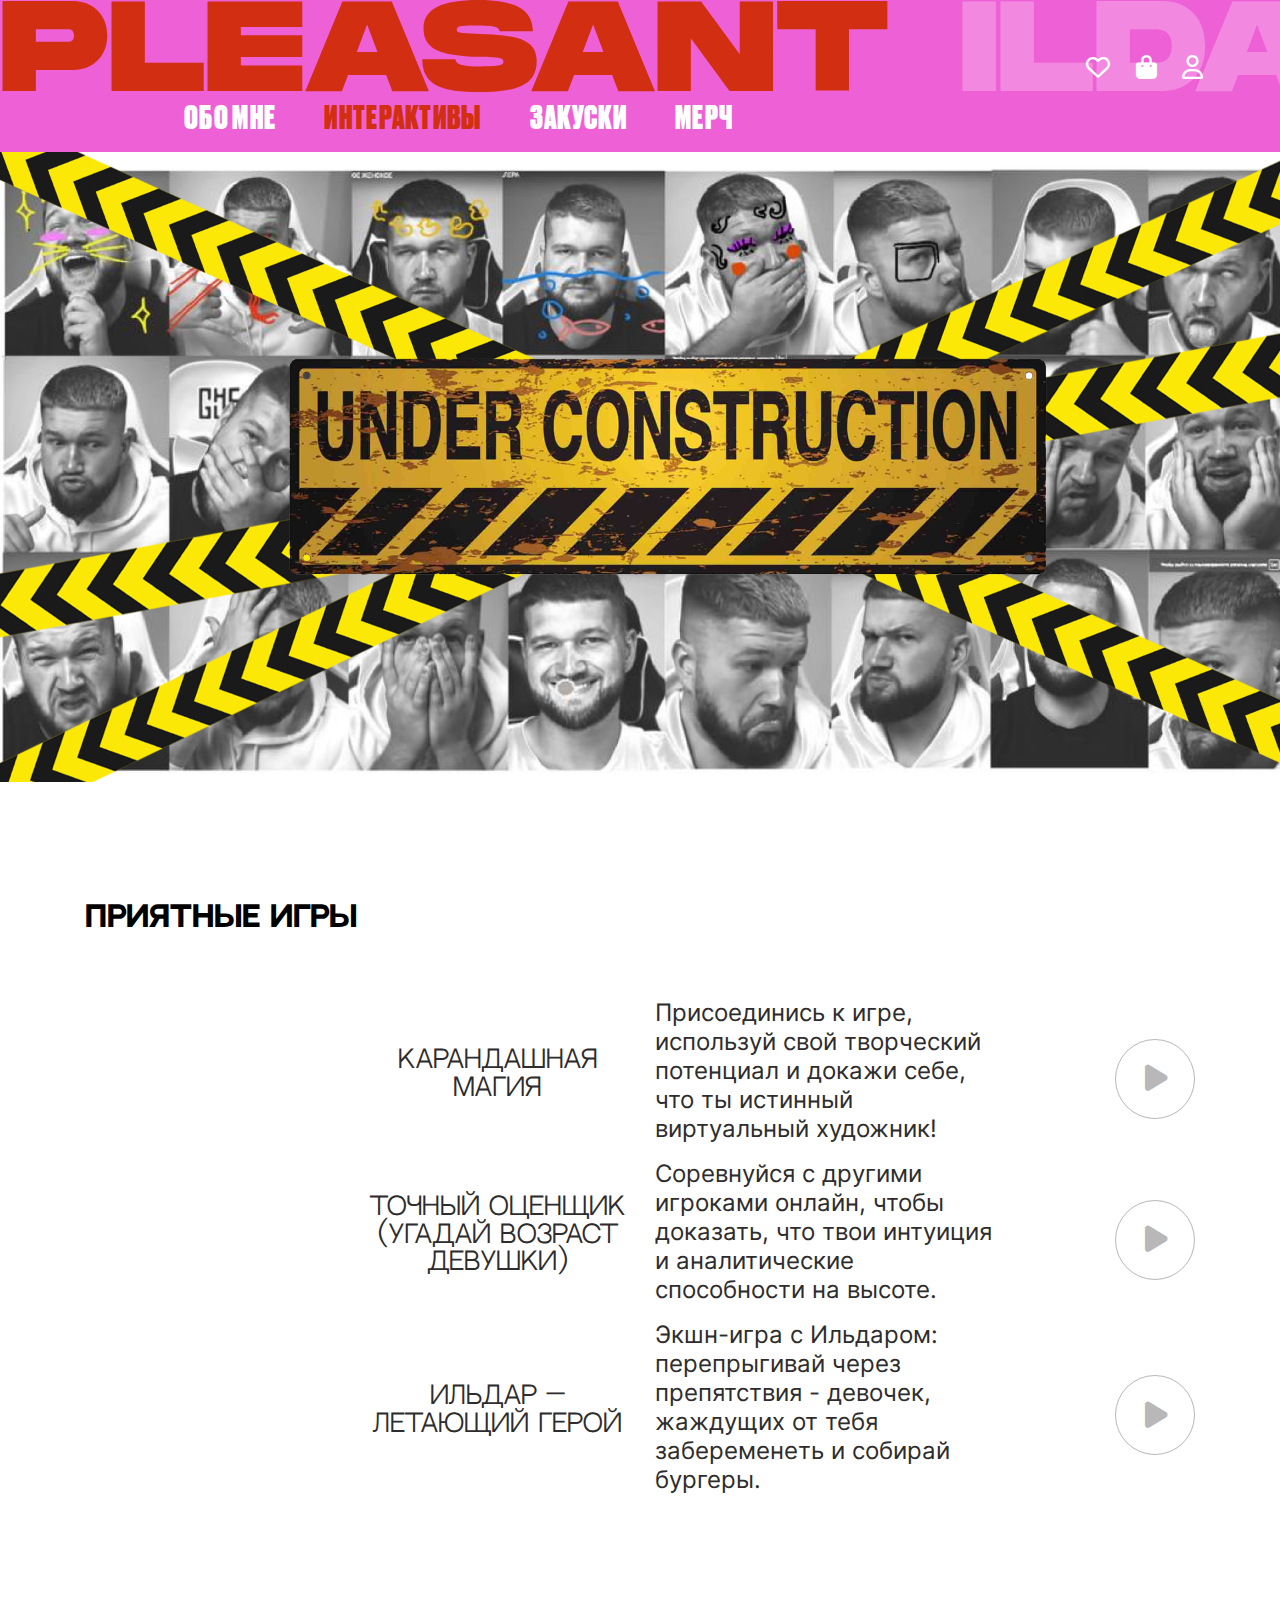
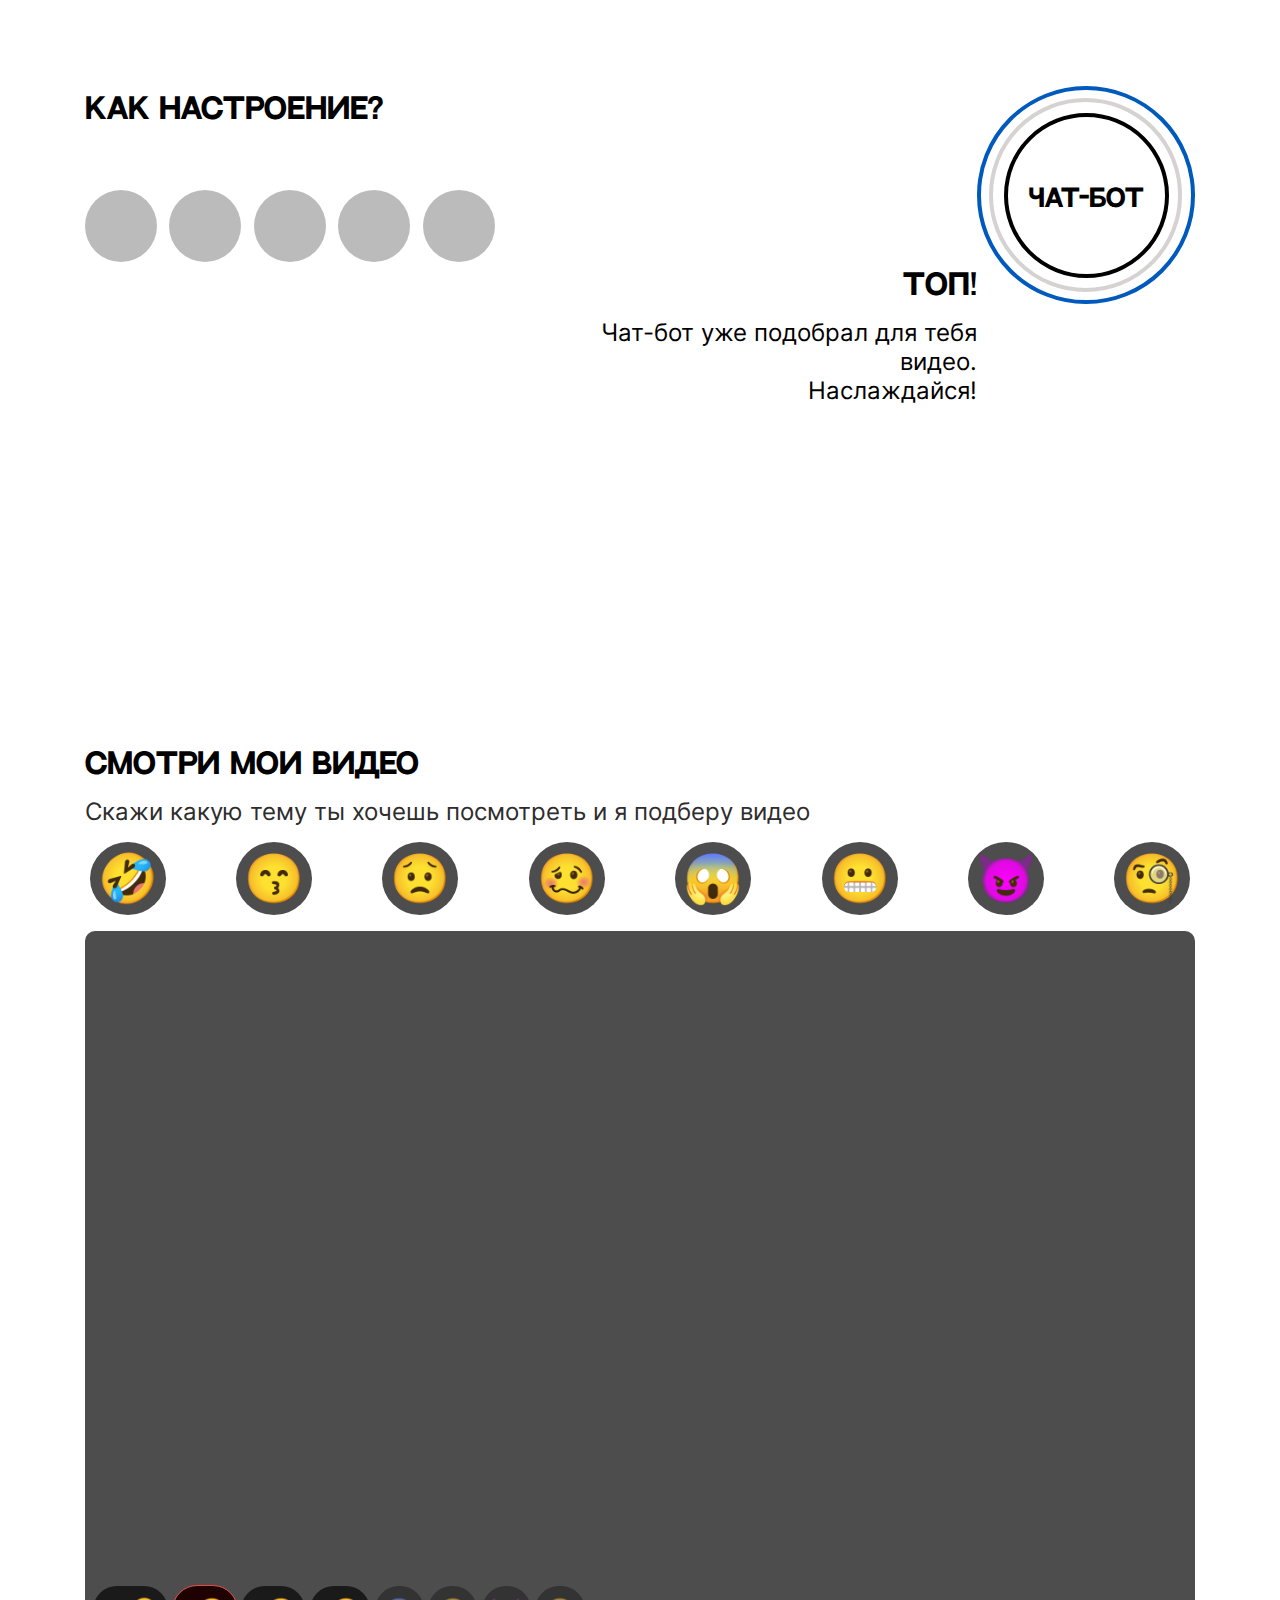
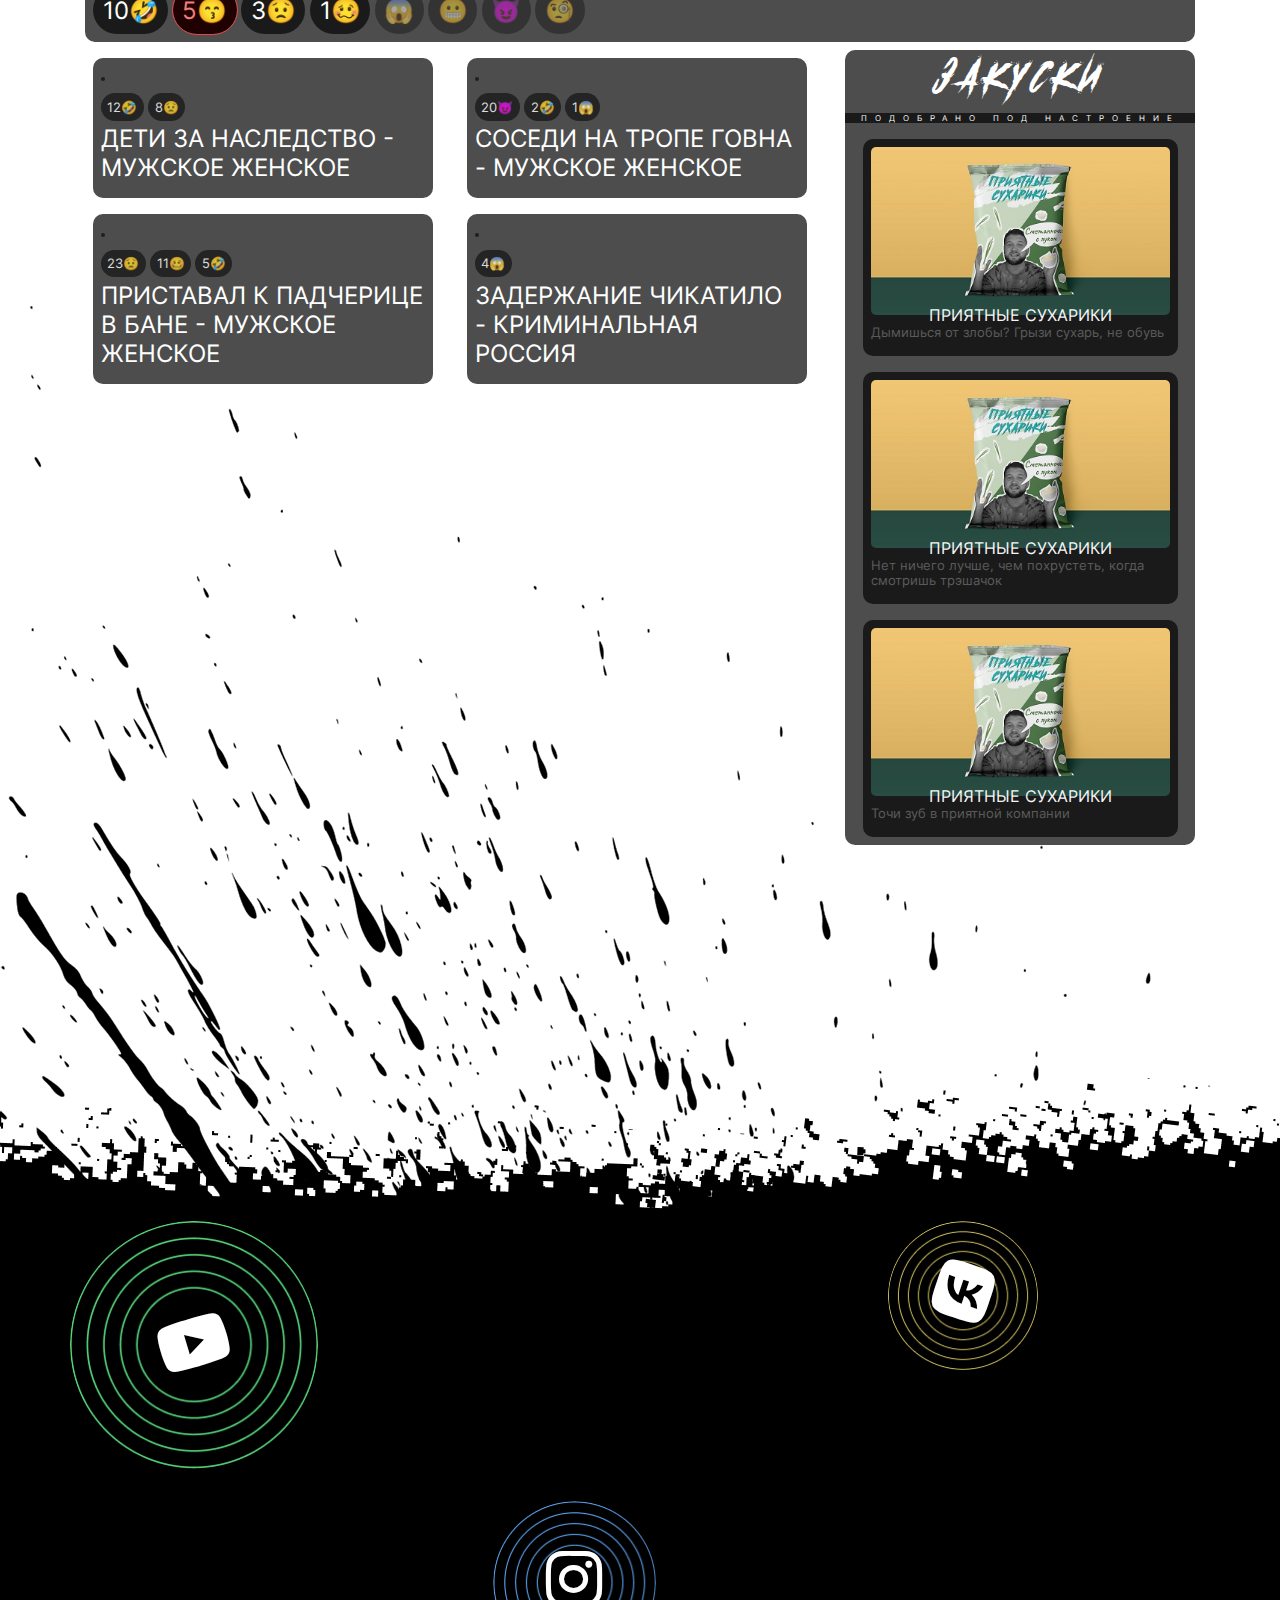
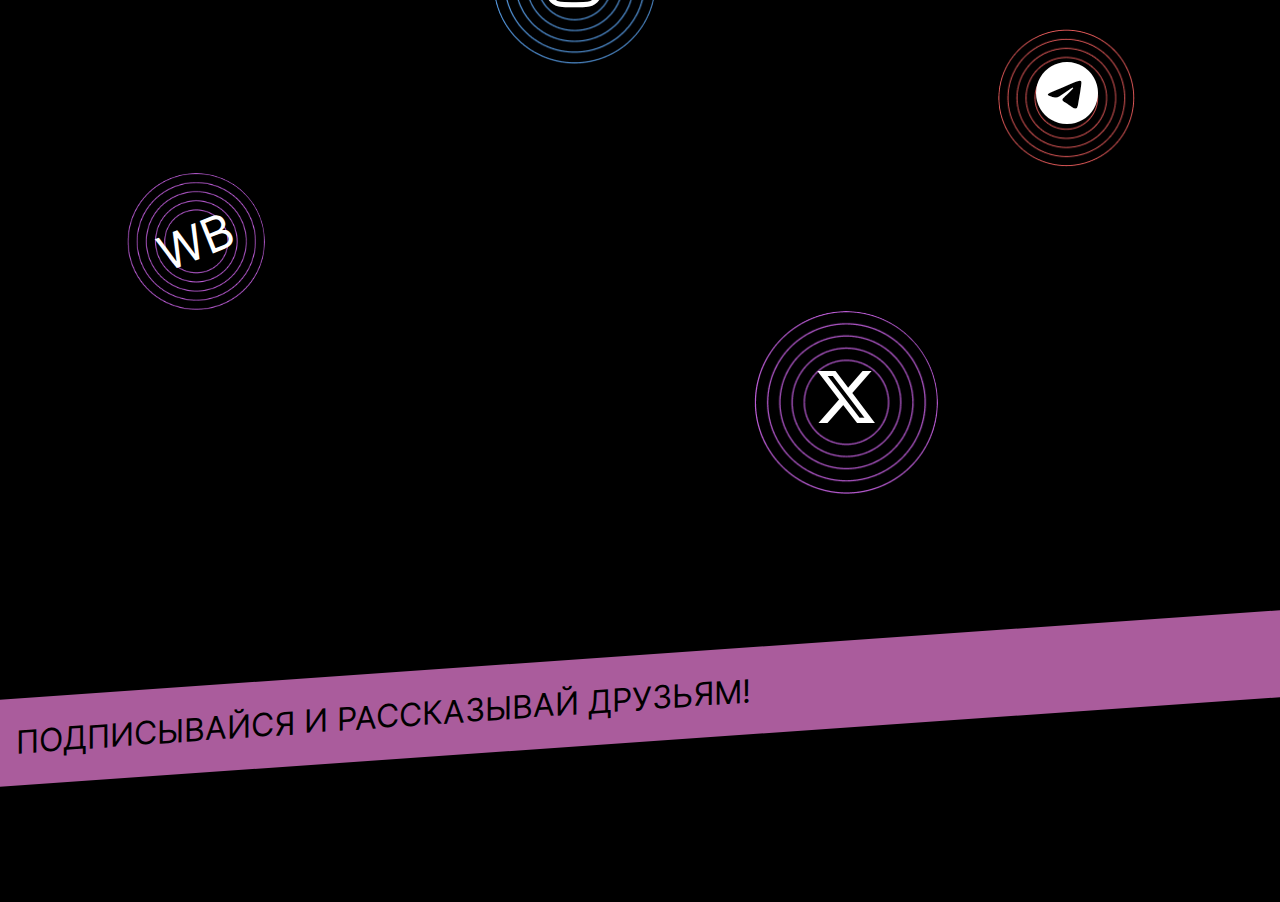
==== commit 256c9bd2: "23-11 New Navbar" ====
--- a/index.html
+++ b/index.html
@@ -18,34 +18,48 @@
     <link rel="stylesheet" href="../css/responsive.css">
 </head>
 <body>
-    <header class="header-area">
-        <div class="main-menu">
-            <nav class="navbar navbar-expand-lg navbar-light text-uppercase">
-                <!-- <a class="navbar-brand" href="#">Brand image</a>  In case they come up with brand -->
-                <button class="navbar-toggler" type="button" data-toggle="collapse" data-target="#navbarNav" aria-controls="navbarNav" aria-expanded="false" aria-label="Toggle navigation">
-                  <span class="navbar-toggler-icon"></span>
-                </button>
-                <div class="collapse navbar-collapse" id="navbarNav">
-                  <ul class="navbar-nav">
-                    <li class="nav-item">
-                      <a class="nav-link" href="../pages/about-me.html">Обо мне</a>
-                    </li>
-                    <li class="nav-item active">
-                      <a class="nav-link" href="/">Интерактивы</a>
-                    </li>
-                    <li class="nav-item">
-                      <a class="nav-link" href="#">Закуски</a>
-                    </li>
-                    <li class="nav-item">
-                      <a class="nav-link" href="#">Мерч</a>
-                    </li>
-                  </ul>
-                </div>
-                <div class="profile-icon">
-                  <i class="fa-regular fa-user"></i>
-                </div>
-              </nav>
-        </div>
+  <header class="header-area">
+    <div class="main-menu">
+        <div class="menu-title">
+            <div class="pleasant-title"><h1>Pleasant</h1></div>
+            <div class="ildar-title"><h1>Ildar</h1></div>
+        </div>
+        <div class="menu-container">
+          <nav class="navbar navbar-expand-lg navbar-light text-uppercase">
+            <!-- <a class="navbar-brand" href="#">Brand image</a>  In case they come up with brand -->
+            <button class="navbar-toggler" type="button" data-toggle="collapse" data-target="#navbarNav" aria-controls="navbarNav" aria-expanded="false" aria-label="Toggle navigation">
+              <span class="navbar-toggler-icon"></span>
+            </button>
+            <div class="collapse navbar-collapse" id="navbarNav">
+              <ul class="navbar-nav">
+                <li class="nav-item">
+                  <a class="nav-link" href="../pages/about-me.html">Обо мне</a>
+                </li>
+                <li class="nav-item active">
+                  <a class="nav-link" href="/">Интерактивы</a>
+                </li>
+                <li class="nav-item">
+                  <a class="nav-link" href="#">Закуски</a>
+                </li>
+                <li class="nav-item">
+                  <a class="nav-link" href="../pages/merchandise.html">Мерч</a>
+                </li>
+              </ul>
+            </div>
+          </nav>
+          <div class="side-menu fa-xl">
+            <a href="#" class="heart-icon">
+              <i class="fa-regular fa-heart"></i>
+            </a>
+            <a href="#" class="shop-bag-icon">
+              <i class="fa-solid fa-bag-shopping"></i>
+            </a>
+            <a href="#" class="profile-icon">
+              <i class="fa-regular fa-user"></i>
+            </a>
+          </div>
+        </div>
+      </div>
     </header>
     
     <main class="site-main">
--- a/css/style.css
+++ b/css/style.css
@@ -19,45 +19,116 @@
 
 /* Navigation Area */
 /* ========================================================================= */
-.header-area .main-menu .navbar {
-    /* display: inline-flex; */
-    padding: 1.25rem 20rem;
-    justify-content: flex-end;
-    align-items: center;
-    padding-left: 20rem;
-    background-color: #F6F6F6;
-}
-
-.header-area .main-menu .navbar .navbar-nav .nav-item .nav-link {
-    padding: 0 1rem;
-
-    color: #000;
-    font-family: var(--neutral-face);
-    font-size: 1rem;
-    font-style: normal;
-    font-weight: 700;
+.header-area .main-menu {
+    background-color: #EE61D6;
+}
+
+.header-area .main-menu .menu-title {
+    display: inline-flex;
+}
+
+.header-area .main-menu .menu-title .pleasant-title {
+    position: relative;
+
+    height: 4rem;
+    width: 60rem;
+}
+
+.header-area .main-menu .menu-title .pleasant-title h1 {
+    position: absolute;
+    top: -1.5rem;
+    z-index: 0;
+
+    cursor: default;
+
+    color: #D22E12;
+    text-align: center;
+    font-family: Monument Extended;
+    font-size: 8rem;
+    font-style: normal;
+    font-weight: 800;
+    line-height: normal;
+    text-transform: uppercase;
+}
+
+.header-area .main-menu .menu-title .ildar-title {
+    position: relative;
+
+    height: 4rem;
+}
+
+.header-area .main-menu .menu-title .ildar-title h1 {
+    position: absolute;
+    top: -1.5rem;
+    
+    cursor: default;
+
+    color: rgba(255, 255, 255, 0.25);
+    text-align: center;
+    font-family: Monument Extended;
+    font-size: 8rem;
+    font-style: normal;
+    font-weight: 800;
+    line-height: normal;
+}
+
+.header-area .main-menu .menu-container {
+    display: flex;
+    justify-content: space-between;
+    flex-wrap: nowrap;
+    
+    width: 100%;
+}
+
+.header-area .main-menu .menu-container .navbar {
+    display: flex;
+    padding: 1.5rem 1rem 1rem 10rem;
+    justify-content: space-between;
+    vertical-align: top;
+    flex-wrap: nowrap;
+
+}
+
+.header-area .main-menu .menu-container .navbar .navbar-nav .nav-item .nav-link {
+    padding: 0 1.5rem;
+
+    color: #FFF;
+    font-family: Druk Cyr;
+    font-size: 2rem;
+    font-style: normal;
+    font-weight: 1000;
     line-height: normal;
     letter-spacing: 0.02rem;
     text-transform: uppercase;
     transition: all 0.4s ease;
 }
 
-.header-area .main-menu .navbar .navbar-nav .nav-item .nav-link:hover {
-    color: #5197e6;
-}
-
-.header-area .main-menu .navbar .navbar-nav .nav-item.active .nav-link {
-    color: var(--primary-color);
-}
-
-.header-area .main-menu .navbar .profile-icon {
-    display: flex;
-    padding: 0.7rem;
-    justify-content: center;
-    align-items: center;
-    align-self: stretch;
-    
-    cursor: pointer;
+.header-area .main-menu .menu-container .navbar .navbar-nav .nav-item .nav-link:hover {
+    color: #D22E12;
+}
+
+.header-area .main-menu .menu-container .navbar .navbar-nav .nav-item.active .nav-link {
+    color: #D22E12;
+}
+
+.header-area .main-menu .menu-container .side-menu {
+    display: inline-flex;
+    position: relative;
+    z-index: 1;
+    margin-top: -1rem;
+    padding-right: 4rem;
+
+    color: white;
+}
+
+.header-area .main-menu .menu-container .side-menu a {
+    padding: 0 .8rem 0 .8rem;
+
+    transition: color .5s ease;
+}
+
+.header-area .main-menu .menu-container .side-menu a:hover {
+    color: #ffb1fb;
 }
 /* ========================================================================= */
 /* End Navigation Area */
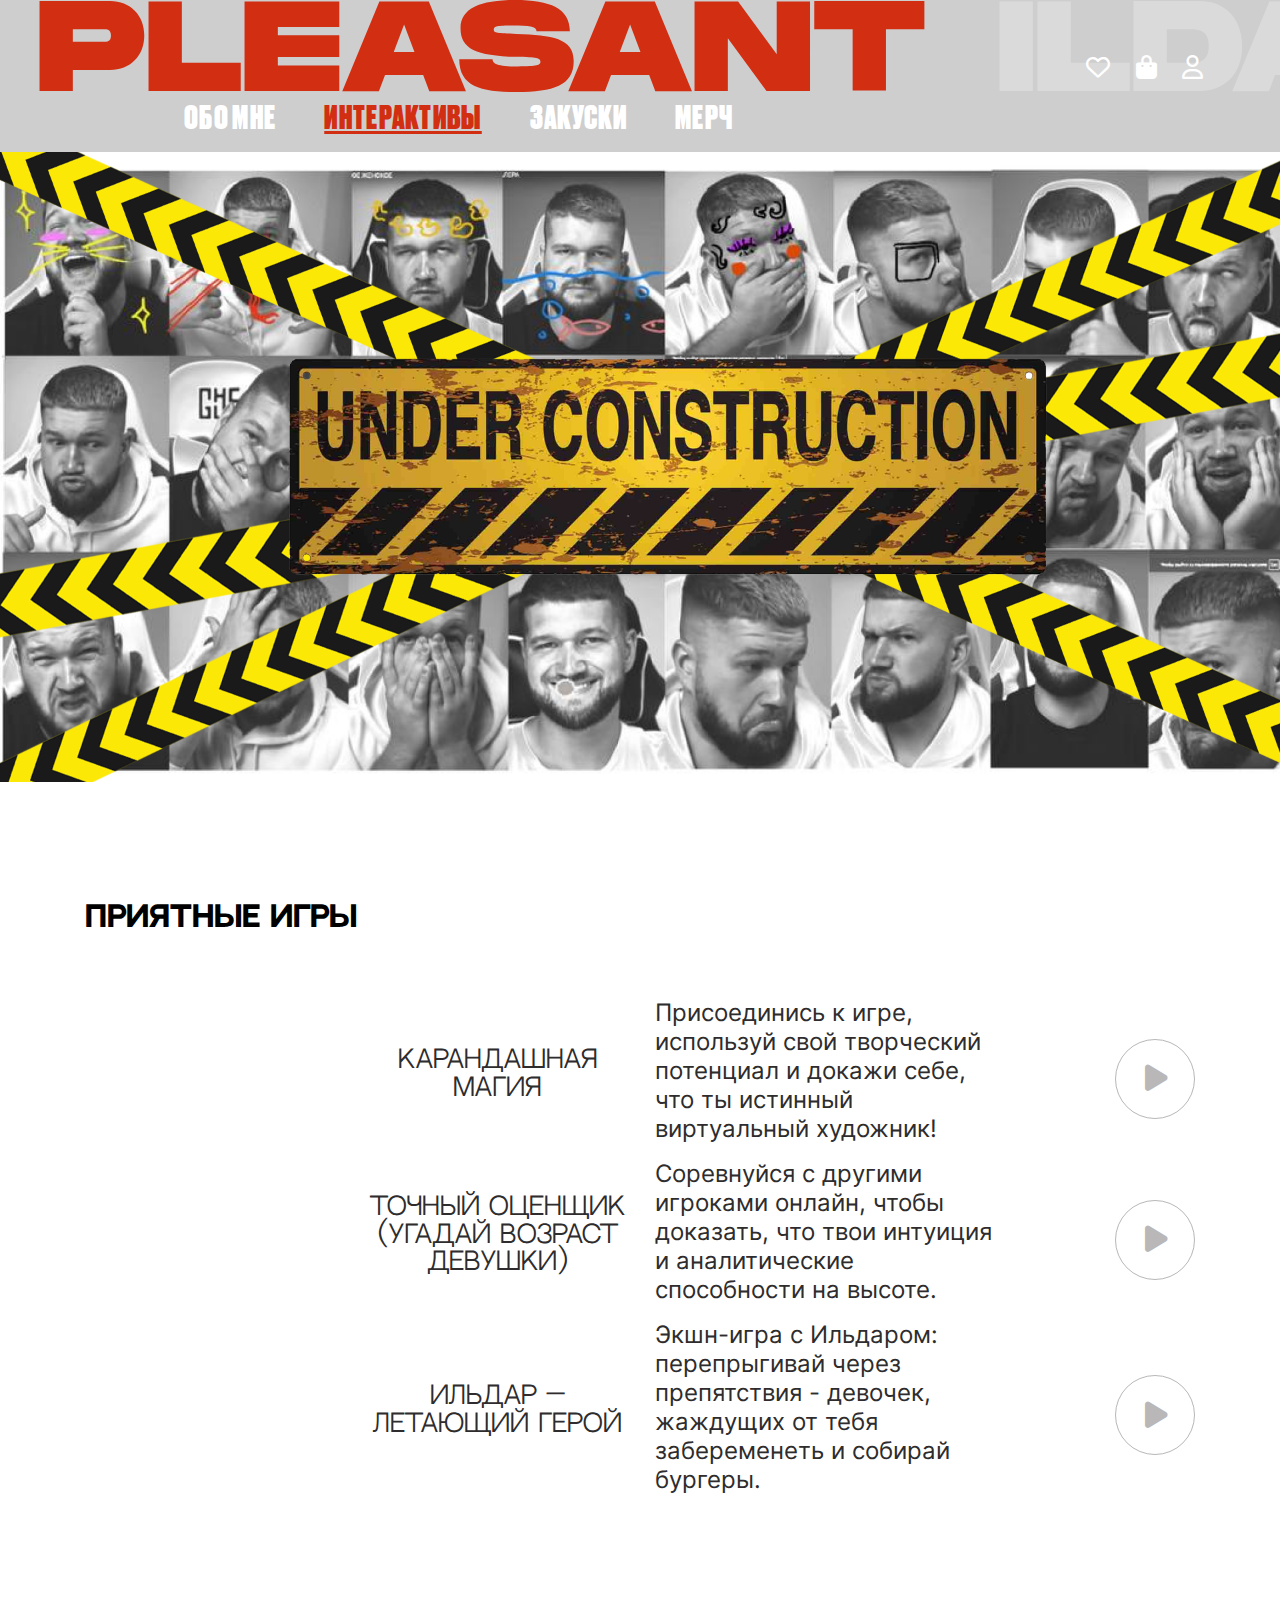
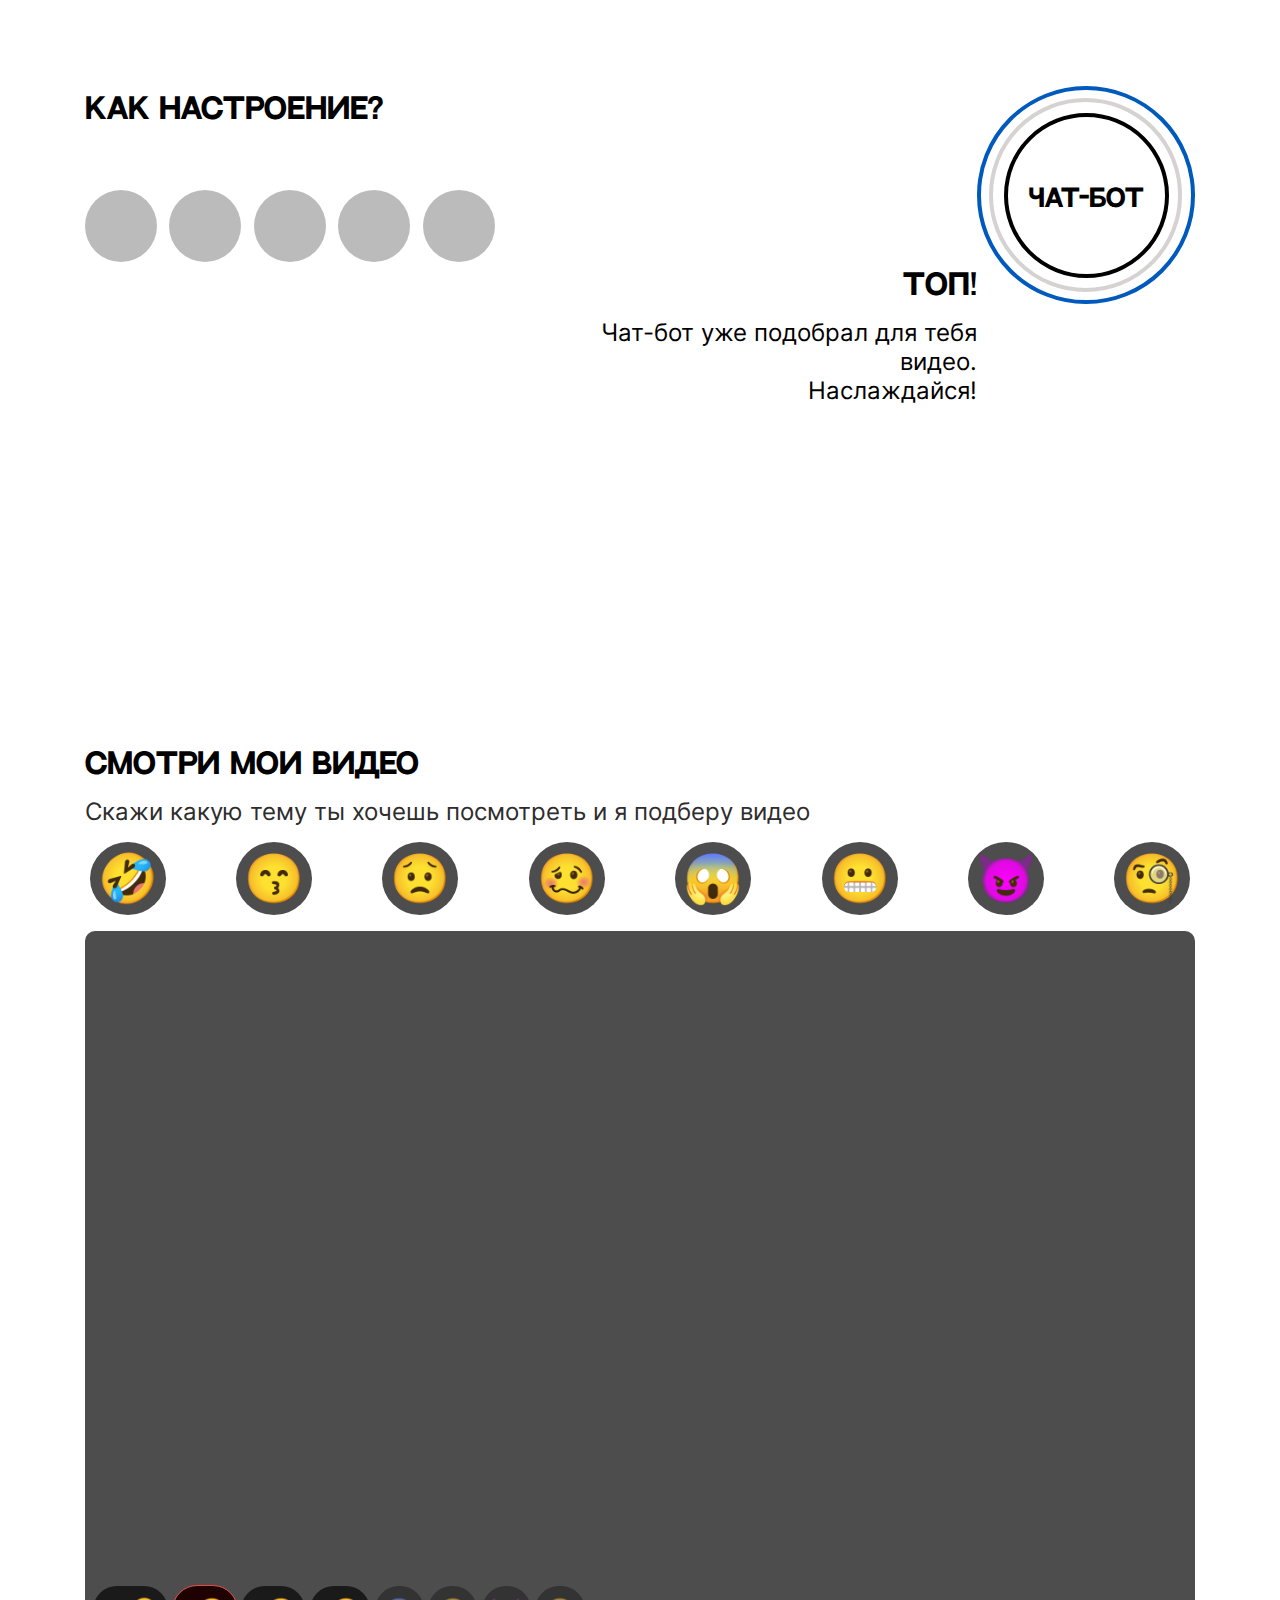
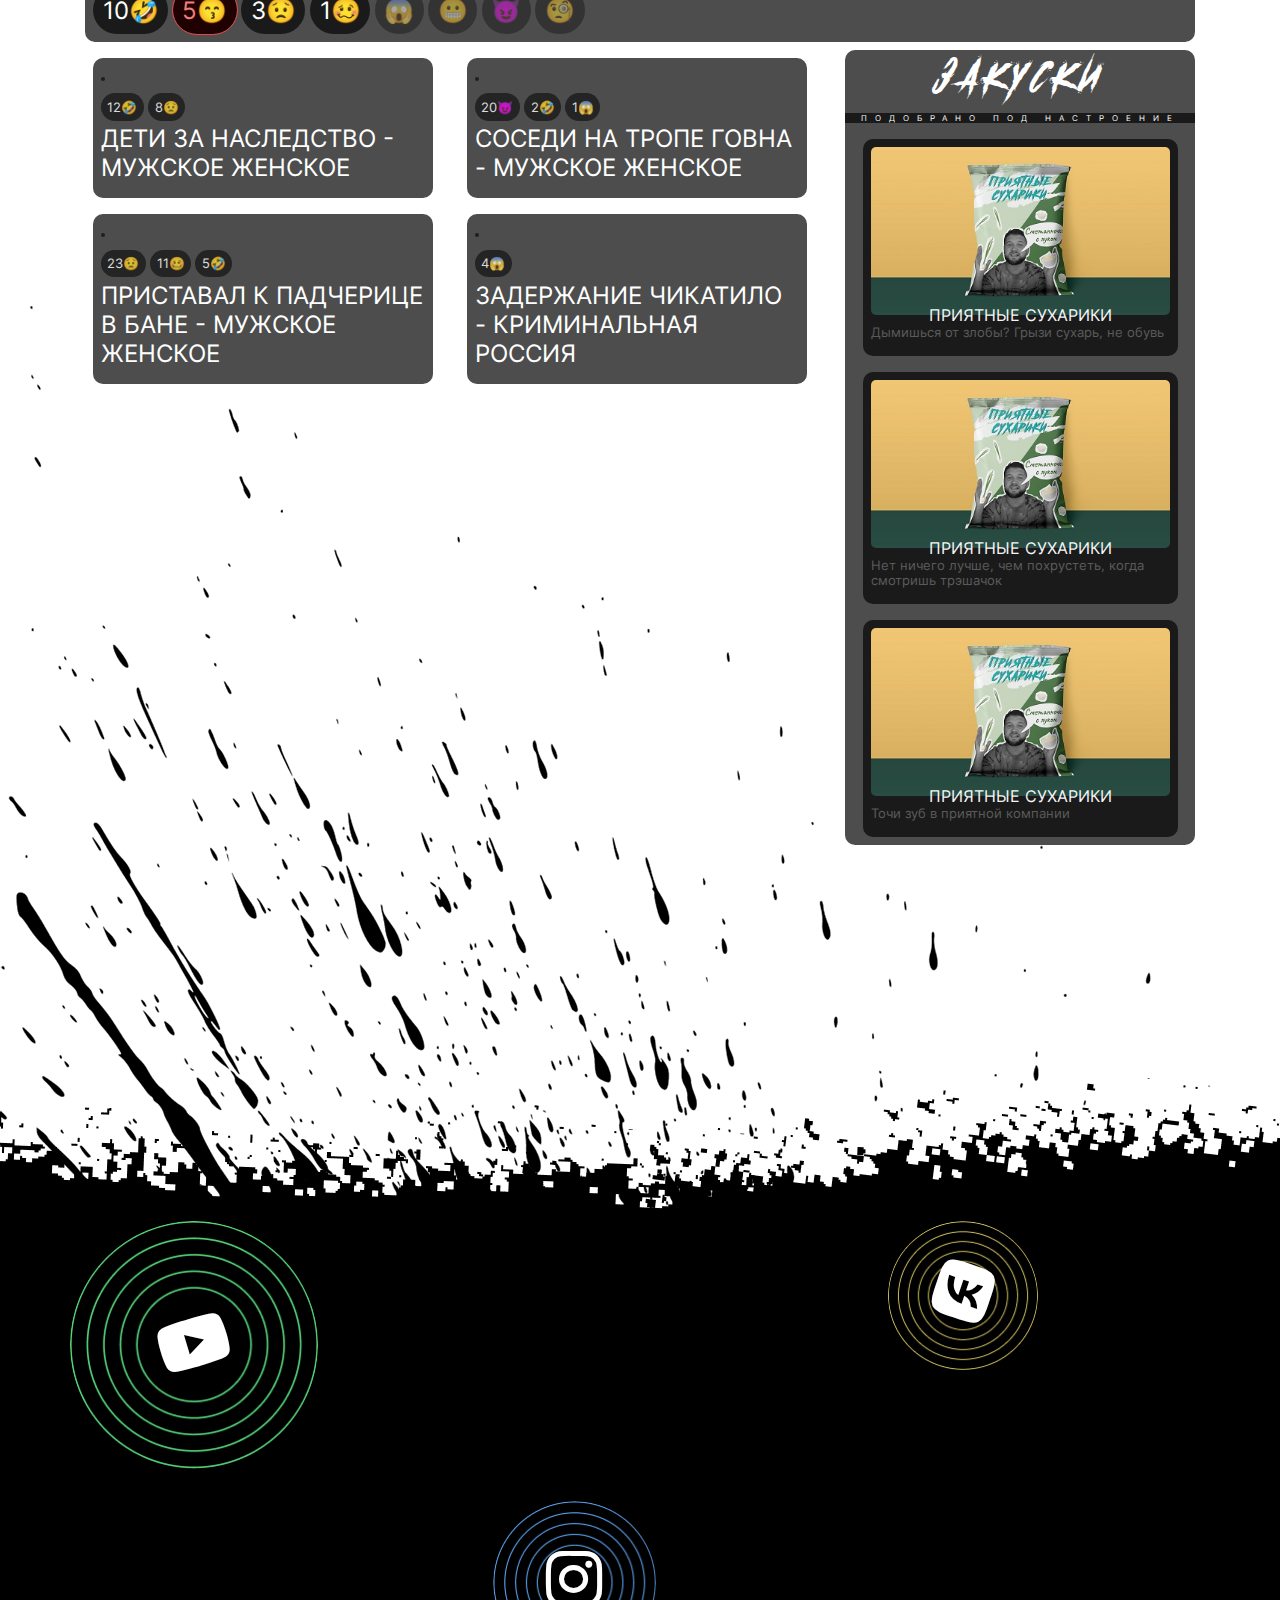
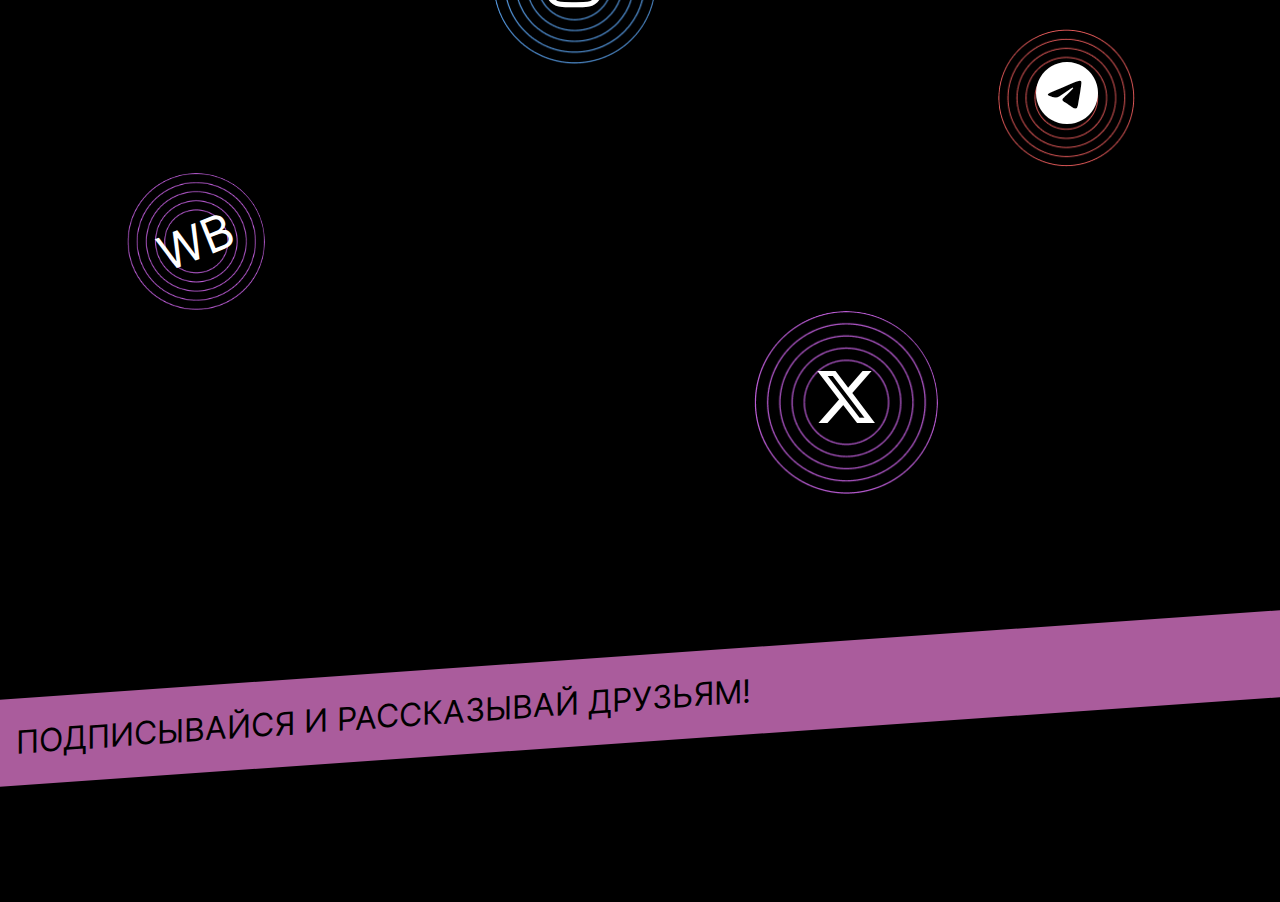
==== commit 0406909f: "23-11 Marquee Yellow Line" ====
--- a/index.html
+++ b/index.html
@@ -435,12 +435,16 @@
 
 
     <!-- JQuery js file-->
-    <script src="../js/jquery-3.7.1.min.js"></script>
+    <script src="../js/jquery-3.7.1.min.js" type="text/javascript"></script>
+
+    <!-- JQuery Marque Plugin js file-->
+    <!-- https://github.com/aamirafridi/jQuery.Marquee -->
+    <script src="../js/jquery.marquee.min.js" type="text/javascript"></script>
 
     <!-- Bootstrap js file -->
-    <script src="../js/bootstrap.min.js"></script>
+    <script src="../js/bootstrap.min.js" type="text/javascript"></script>
 
     <!-- Custom js file -->
-    <script src="../js/main.js"></script>
+    <script src="../js/main.js" type="text/javascript"></script>
 </body>
 </html>--- a/css/style.css
+++ b/css/style.css
@@ -20,11 +20,12 @@
 /* Navigation Area */
 /* ========================================================================= */
 .header-area .main-menu {
-    background-color: #EE61D6;
+    background-color: #CECECE;
 }
 
 .header-area .main-menu .menu-title {
     display: inline-flex;
+    padding-left: 2.3rem;
 }
 
 .header-area .main-menu .menu-title .pleasant-title {
@@ -39,16 +40,21 @@
     top: -1.5rem;
     z-index: 0;
 
-    cursor: default;
-
     color: #D22E12;
     text-align: center;
     font-family: Monument Extended;
     font-size: 8rem;
     font-style: normal;
     font-weight: 800;
+    line-height: normal;;
+    text-align: center;
+    font-family: Monument Extended;
+    font-size: 8rem;
+    font-style: normal;
+    font-weight: 800;
     line-height: normal;
     text-transform: uppercase;
+    user-select: none;
 }
 
 .header-area .main-menu .menu-title .ildar-title {
@@ -60,8 +66,6 @@
 .header-area .main-menu .menu-title .ildar-title h1 {
     position: absolute;
     top: -1.5rem;
-    
-    cursor: default;
 
     color: rgba(255, 255, 255, 0.25);
     text-align: center;
@@ -70,6 +74,7 @@
     font-style: normal;
     font-weight: 800;
     line-height: normal;
+    user-select: none;
 }
 
 .header-area .main-menu .menu-container {
@@ -109,10 +114,12 @@
 
 .header-area .main-menu .menu-container .navbar .navbar-nav .nav-item.active .nav-link {
     color: #D22E12;
+    text-decoration: underline;
 }
 
 .header-area .main-menu .menu-container .side-menu {
     display: inline-flex;
+    align-items: flex-start;
     position: relative;
     z-index: 1;
     margin-top: -1rem;
@@ -128,7 +135,7 @@
 }
 
 .header-area .main-menu .menu-container .side-menu a:hover {
-    color: #ffb1fb;
+    color: #D22E12;
 }
 /* ========================================================================= */
 /* End Navigation Area */
@@ -860,8 +867,6 @@
 }
 
 .footer-area .marquee-area .marquee {
-    overflow: hidden;
-
     color: #000;
     font-family: Inter;
     font-size: 2rem;
@@ -874,33 +879,11 @@
 
     transform: skewY(-4deg);
 }
-  
-.footer-area .marquee-area .marquee__inner {
-    display: flex;
-}
-
-.footer-area .marquee-area .marquee__line {
-    flex-shrink: 0;
-    margin: 0;
+
+.footer-area .marquee-area .marquee .marquee__line {
     padding: 1.5rem 1rem;
-    min-width: 100%;
-    white-space: nowrap;
-    /* animation-name: marqueeLine;
-    /* animation-duration: 5s;
-    animation-timing-function: ease-in-out; */
-    /* animation-iteration-count: infinite;  */
-    animation: marqueeLine 20s linear infinite;
-}
-
-@keyframes marqueeLine {
-    from {
-        transform: translateX(0);
-    }
-    
-    to {
-        transform: translateX(-100%);
-    }
-}
+}
+
 
 /* ========================================================================= */
 /* End Footer Area */
@@ -1406,6 +1389,89 @@
 
 
 
+/* MERCH PAGE */
+/* ========================================================================= */
+/* ========================================================================= */
+/* ========================================================================= */
+
+/* Sub-menu Area */
+/* ========================================================================= */
+.site-main .sub-menu-area {
+    background-color: #000;
+}
+
+.site-main .sub-menu-area .yellow-line-wrapper {
+    position: relative;
+    top: 0; right: 0;
+    display: inline-block;
+    width: 10rem;
+    height: 1rem;
+}
+
+.site-main .sub-menu-area .yellow-line-wrapper .marquee-merch-yellow {
+    position: absolute;
+    top: 62.9rem;
+    right: -61.3rem;
+    z-index: 99;
+
+    width: 133rem;
+    transform: rotate(90deg);
+    padding: 1rem 0rem;
+    overflow: hidden;
+
+    color: #000;
+    text-align: center;
+    font-family: Druk Cyr;
+    font-size: 2rem;
+    font-style: normal;
+    font-weight: 500;
+    line-height: normal;
+    text-transform: uppercase;
+    user-select: none;
+
+    background: #F9ED5B;
+}
+
+.site-main .sub-menu-area .yellow-line-wrapper .marquee-merch-yellow span {
+    font-family: Futura-Bold;
+}
+
+.site-main .sub-menu-area .sub-menu-nav {
+    display: inline-block;
+    padding: .8rem 0 0 3rem;
+
+    color: #FFF;
+    font-family: Futura PT Cond;
+    font-size: 1.5rem;
+    font-style: normal;
+    font-weight: 450;
+    line-height: normal;
+    letter-spacing: 0.3rem;
+}
+
+.site-main .sub-menu-area .sub-menu-nav {
+    user-select: none;
+}
+
+.site-main .sub-menu-area .sub-menu-nav a:hover {
+    color:#D22E12;
+}
+
+
+/* ========================================================================= */
+/* End Sub-menu Area */
+
+/* ========================================================================= */
+/* ========================================================================= */
+/* ========================================================================= */
+/* END MERCH PAGE */
+
+
+
+
+
+
+
 
 
 /* UNIMPLEMENTED */
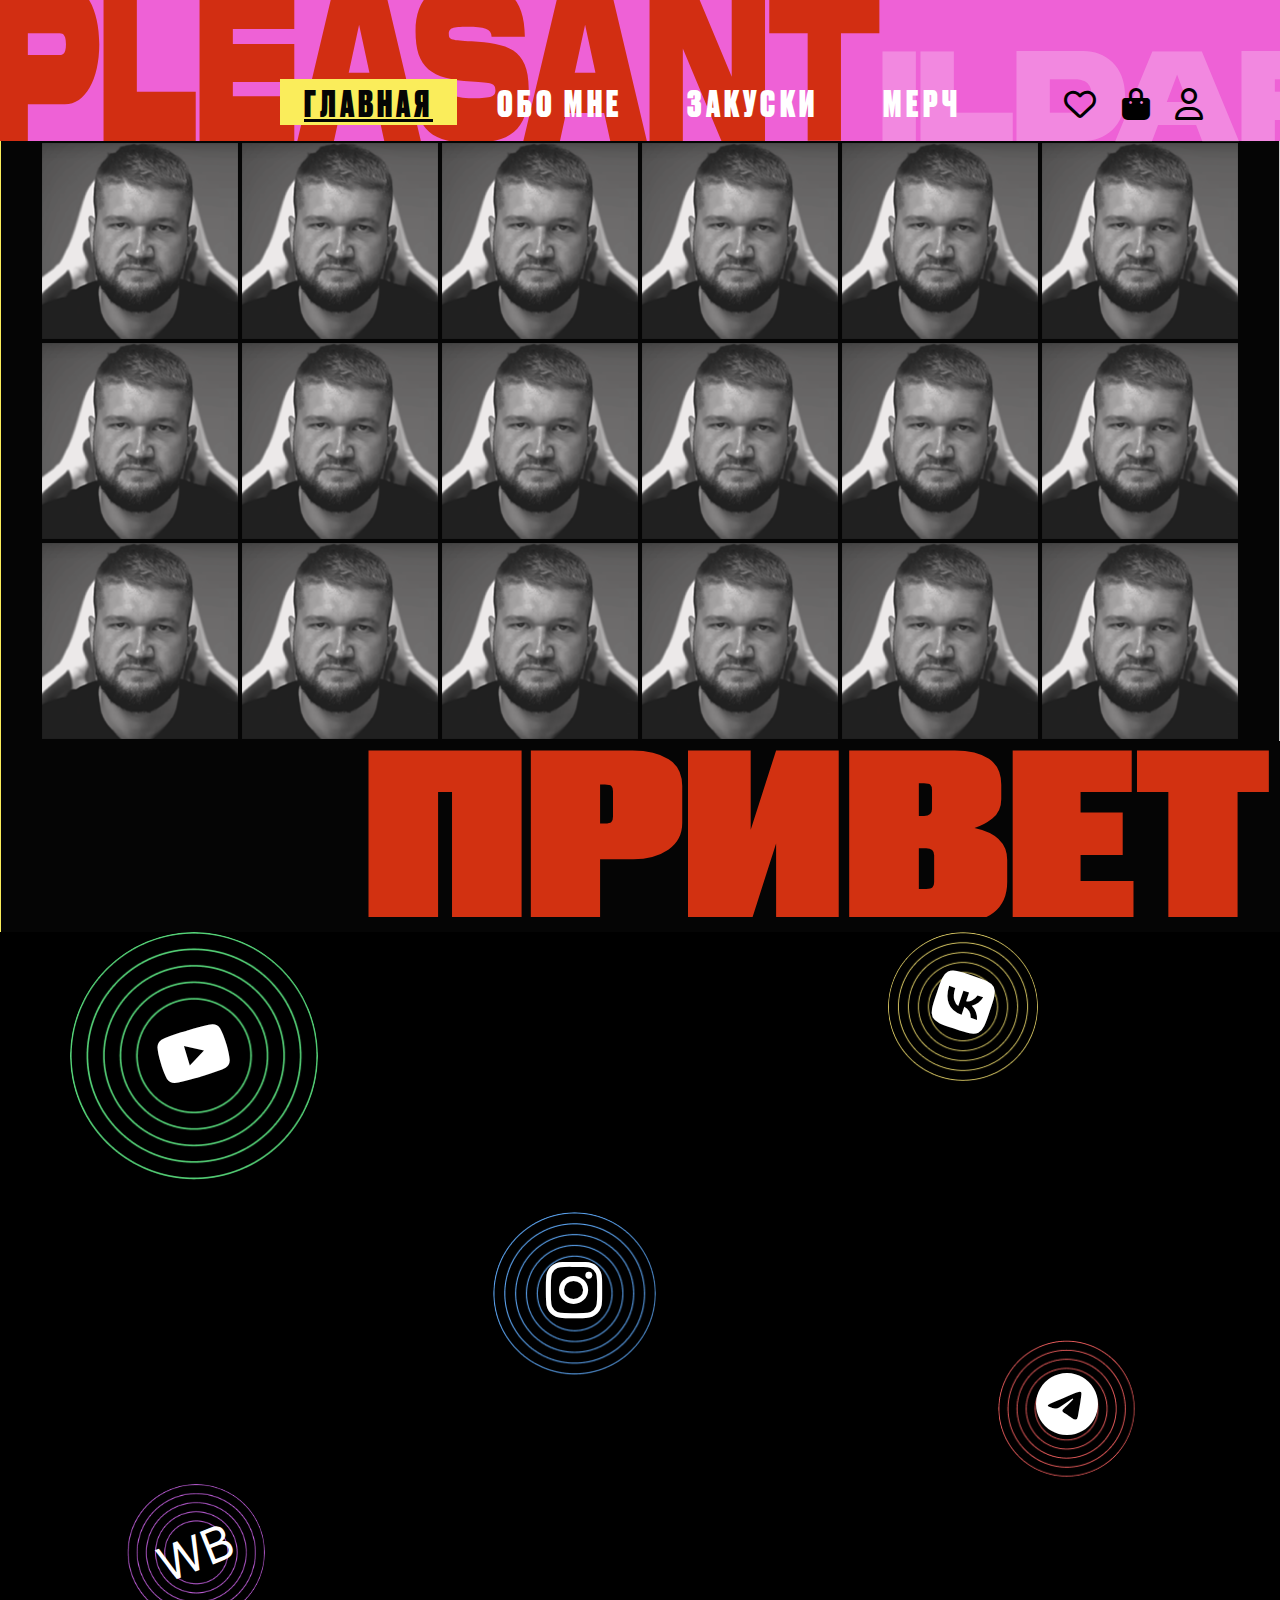
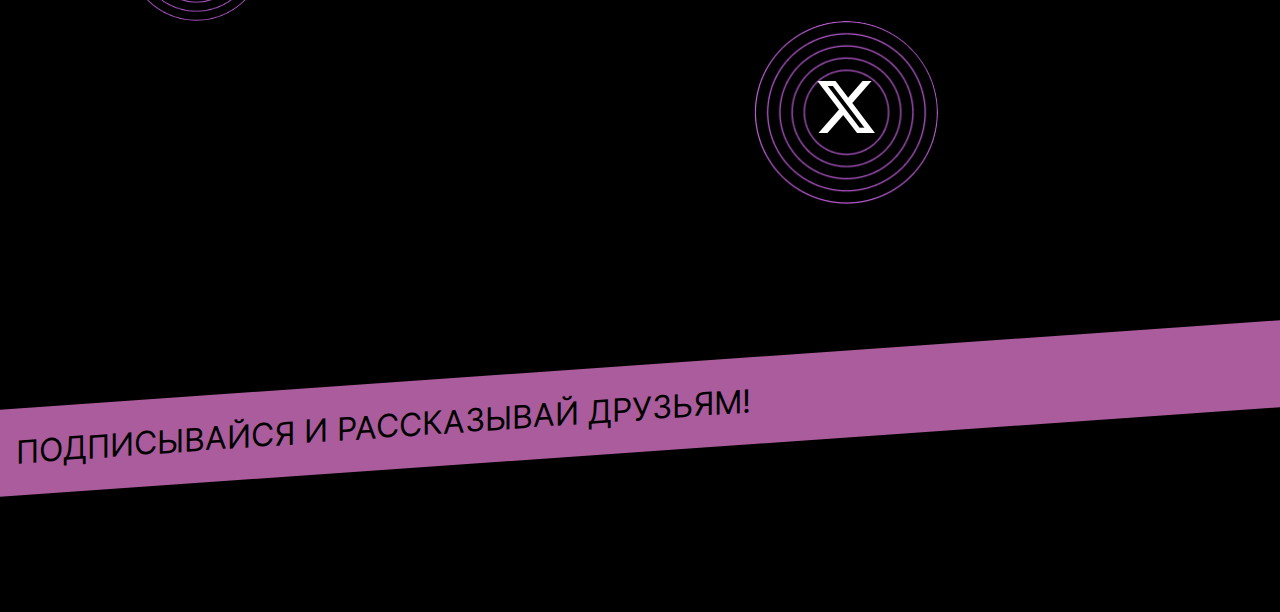
==== commit f89a9cfe: "25-11 Faces Area" ====
--- a/index.html
+++ b/index.html
@@ -18,47 +18,47 @@
     <link rel="stylesheet" href="../css/responsive.css">
 </head>
 <body>
-  <header class="header-area">
-    <div class="main-menu">
-        <div class="menu-title">
-            <div class="pleasant-title"><h1>Pleasant</h1></div>
-            <div class="ildar-title"><h1>Ildar</h1></div>
-        </div>
-        <div class="menu-container">
-          <nav class="navbar navbar-expand-lg navbar-light text-uppercase">
-            <!-- <a class="navbar-brand" href="#">Brand image</a>  In case they come up with brand -->
-            <button class="navbar-toggler" type="button" data-toggle="collapse" data-target="#navbarNav" aria-controls="navbarNav" aria-expanded="false" aria-label="Toggle navigation">
-              <span class="navbar-toggler-icon"></span>
-            </button>
-            <div class="collapse navbar-collapse" id="navbarNav">
-              <ul class="navbar-nav">
-                <li class="nav-item">
-                  <a class="nav-link" href="../pages/about-me.html">Обо мне</a>
-                </li>
-                <li class="nav-item active">
-                  <a class="nav-link" href="/">Интерактивы</a>
-                </li>
-                <li class="nav-item">
-                  <a class="nav-link" href="#">Закуски</a>
-                </li>
-                <li class="nav-item">
-                  <a class="nav-link" href="../pages/merchandise.html">Мерч</a>
-                </li>
-              </ul>
-            </div>
-          </nav>
-          <div class="side-menu fa-xl">
-            <a href="#" class="heart-icon">
-              <i class="fa-regular fa-heart"></i>
-            </a>
-            <a href="#" class="shop-bag-icon">
-              <i class="fa-solid fa-bag-shopping"></i>
-            </a>
-            <a href="#" class="profile-icon">
-              <i class="fa-regular fa-user"></i>
-            </a>
-          </div>
-        </div>
+    <header class="header-area">
+      <div class="main-menu">
+          <div class="menu-title">
+              <div class="pleasant-title"><h1>Pleasant</h1></div>
+              <div class="ildar-title"><h1>Ildar</h1></div>
+          </div>
+          <div class="menu-container">
+            <nav class="navbar navbar-expand-lg navbar-light text-uppercase">
+              <!-- <a class="navbar-brand" href="#">Brand image</a>  In case they come up with brand -->
+              <button class="navbar-toggler" type="button" data-toggle="collapse" data-target="#navbarNav" aria-controls="navbarNav" aria-expanded="false" aria-label="Toggle navigation">
+                <span class="navbar-toggler-icon"></span>
+              </button>
+              <div class="collapse navbar-collapse" id="navbarNav">
+                <ul class="navbar-nav">
+                  <li class="nav-item active">
+                    <a class="nav-link" href="/">Главная</a>
+                  </li>
+                  <li class="nav-item">
+                    <a class="nav-link" href="../pages/about-me.html">Обо мне</a>
+                  </li>
+                  <li class="nav-item">
+                    <a class="nav-link" href="#">Закуски</a>
+                  </li>
+                  <li class="nav-item">
+                    <a class="nav-link" href="../pages/merchandise.html">Мерч</a>
+                  </li>
+                </ul>
+              </div>
+            </nav>
+            <div class="side-menu fa-xl">
+              <a href="#" class="heart-icon">
+                <i class="fa-regular fa-heart"></i>
+              </a>
+              <a href="#" class="shop-bag-icon">
+                <i class="fa-solid fa-bag-shopping"></i>
+              </a>
+              <a href="#" class="profile-icon">
+                <i class="fa-regular fa-user"></i>
+              </a>
+            </div>
+          </div>
       </div>
     </header>
     
@@ -66,81 +66,55 @@
       <!-- Collage of Ildar faces -->
       <!-- ====================================================================== -->
       <section class="faces-area">
-        <div class="container-fluid">
-          <div class="faces-images">
-            <img src="../img/faces.png" alt="faces.png">
-          </div>
+        <div class="pleasant-container-flex">
+          <div class="pleasant-col-side bg-yellow"></div>
+          <div class="pleasant-col">
+            <div class="faces-list">
+              <div class="face-item" id="face01"></div>
+              <div class="face-item" id="face02"></div>
+              <div class="face-item" id="face03"></div>
+              <div class="face-item" id="face04"></div>
+              <div class="face-item" id="face05"></div>
+              <div class="face-item" id="face06"></div>
+              <div class="face-item" id="face07"></div>
+              <div class="face-item" id="face08"></div>
+              <div class="face-item" id="face09"></div>
+              <div class="face-item" id="face10"></div>
+              <div class="face-item" id="face11"></div>
+              <div class="face-item" id="face12"></div>
+              <div class="face-item" id="face13"></div>
+              <div class="face-item" id="face14"></div>
+              <div class="face-item" id="face15"></div>
+              <div class="face-item" id="face16"></div>
+              <div class="face-item" id="face17"></div>
+              <div class="face-item" id="face18"></div>
+            </div>
+          </div>
+          <div class="pleasant-col-side bg-gray"></div>
         </div>
       </section>
       <!-- ====================================================================== -->
       <!-- End Collage of Ildar faces -->
 
+      <!-- Hello Area -->
+      <!-- ====================================================================== -->
+      <section class="hello-area">
+        <div class="pleasant-container-flex">
+          <div class="pleasant-col-side bg-yellow"></div>
+          <div class="pleasant-col">
+            <div class="hello-con">
+              <h1>Привет</h1>
+            </div>
+          </div>
+          <div class="pleasant-col-side bg-black"></div>
+        </div>
+      </section>
+      <!-- ====================================================================== -->
+      <!-- End Hello Area -->
+
       <!-- Games List Area -->
       <!-- ====================================================================== -->
       <section class="games-area">
-        <div class="container">
-          <div class="row">
-            <div class="col-lg-12">
-              <h2 class="mini-title">Приятные игры</h2>
-              <div class="game-block">
-                <div class="row">
-                  <div class="col-lg-3 col-game game-cover">
-                    <img src="../img/game-covers/game-cover1.png" alt="">
-                  </div>
-                  <div class="col-lg-3 col-game game-title">
-                    <h3>Карандашная магия</h3>
-                  </div>
-                  <div class="col-lg-4 col-game game-description">
-                    <p class="para">
-                      Присоединись к игре, используй свой творческий потенциал и докажи себе, что ты истинный виртуальный художник!
-                    </p>
-                  </div>
-                  <div class="col-lg-2 col-game">
-                      <button class="btn play-button">
-                        <i class="fa-solid fa-play fa-2x"></i>
-                      </button>
-                  </div>
-                </div>
-                <div class="row">
-                  <div class="col-lg-3 col-game game-cover">
-                    <img src="../img/game-covers/game-cover2.png" alt="">
-                  </div>
-                  <div class="col-lg-3 col-game game-title">
-                    <h3>Точный оценщик (угадай возраст девушки)</h3>
-                  </div>
-                  <div class="col-lg-4 col-game game-description">
-                    <p class="para">
-                      Соревнуйся с другими игроками онлайн, чтобы доказать, что твои интуиция и аналитические способности на высоте.
-                    </p>
-                  </div>
-                  <div class="col-lg-2 col-game">
-                      <button class="btn play-button">
-                        <i class="fa-solid fa-play fa-2x"></i>
-                      </button>
-                  </div>
-                </div>
-                <div class="row">
-                  <div class="col-lg-3 col-game game-cover">
-                    <img src="../img/game-covers/game-cover3.png" alt="">
-                  </div>
-                  <div class="col-lg-3 col-game game-title">
-                    <h3>Ильдар — летающий Герой</h3>
-                  </div>
-                  <div class="col-lg-4 col-game game-description">
-                    <p class="para">
-                      Экшн-игра с Ильдаром: перепрыгивай через препятствия - девочек, жаждущих от тебя забеременеть и собирай бургеры.
-                    </p>
-                  </div>
-                  <div class="col-lg-2 col-game">
-                      <button class="btn play-button">
-                        <i class="fa-solid fa-play fa-2x"></i>
-                      </button>
-                  </div>
-                </div>
-              </div>
-            </div>
-          </div>
-        </div>
       </section>
       <!-- ====================================================================== -->
       <!-- End Game List Area -->
@@ -148,220 +122,9 @@
       <!-- Chat-bot Area -->
       <!-- ====================================================================== -->
       <section class="chat-bot-area">
-        <div class="container">
-          <div class="row">
-            <div class="col-lg-5">
-              <div class="emotion-block">
-                <h2 class="mini-title">Как настроение?</h2>
-                <div class="emotions">
-                  <span class="dot"></span>
-                  <span class="dot"></span>
-                  <span class="dot"></span>
-                  <span class="dot"></span>
-                  <span class="dot"></span>
-                </div>
-              </div>
-            </div>
-            <div class="col-lg-7">
-              <button class="btn chat-bot-button">
-                <div>
-                  <div class="chat-bot-button-text">Чат-бот</div>
-                </div>
-              </button>
-              <div class="chat-bot-bottom-text">
-                <h2 class="mini-title">Топ!</h2>
-                <p class="chat-bot-para">
-                  Чат-бот уже подобрал для тебя  видео. <br>
-                  Наслаждайся!
-                </p>
-              </div>
-            </div>
-          </div>
-        </div>
       </section>
       <!-- ====================================================================== -->
       <!-- End Chat-bot Area -->
-
-      <!-- Youtube Area -->
-      <!-- ====================================================================== -->
-      <section class="youtube-area">
-        <div class="container">
-          <div class="youtube-container">
-            <h2 class="mini-title">Смотри мои видео</h2>
-            <p class="para">Скажи какую тему ты хочешь посмотреть и я подберу видео</p>
-            <div class="mood-picker">
-              <button class="btn mood-button">
-                <div class="mood-emoji emotion-funny"></div><p>Смешное</p>
-              </button>
-              <button class="btn mood-button">
-                <div class="mood-emoji emotion-cute"></div><p>Няшное</p>
-              </button>
-              <button class="btn mood-button">
-                <div class="mood-emoji emotion-sad"></div><p>Грустное</p>
-              </button>
-              <button class="btn mood-button">
-                <div class="mood-emoji emotion-sexy"></div><p>Секси</p>
-              </button>
-              <button class="btn mood-button">
-                <div class="mood-emoji emotion-scary"></div><p>Страшное</p>
-              </button>
-              <button class="btn mood-button">
-                <div class="mood-emoji emotion-awkward"></div><p>Кринж</p>
-              </button>
-              <button class="btn mood-button">
-                <div class="mood-emoji emotion-angry"></div><p>Злобное</p>
-              </button>
-              <button class="btn mood-button">
-                <div class="mood-emoji emotion-nostalgic"></div><p>Ностальгическое</p>
-              </button>
-            </div>
-            <div class="youtube-screen">
-              <iframe class="youtube-iframe"
-              src="https://www.youtube.com/embed/jMfrWa0wuTw"
-              title="YouTube video player" 
-              frameborder="0" 
-              allow="accelerometer; autoplay; clipboard-write; encrypted-media; gyroscope; picture-in-picture; web-share" 
-              allowfullscreen>
-              </iframe>
-              <div class="rating">
-                <button class="rating-item rated">
-                  <span>10</span>
-                  <div class="emotion-funny"></div>
-                </button>
-                <button class="rating-item rated active">
-                  <span>5</span>
-                  <div class="emotion-cute"></div>
-                </button>
-                <button class="rating-item rated">
-                  <span>3</span>
-                  <div class="emotion-sad"></div>
-                </button>
-                <button class="rating-item rated">
-                  <span>1</span>
-                  <div class="emotion-sexy"></div>
-                </button>
-                <button class="rating-item">
-                  <span></span>
-                  <div class="emotion-scary"></div>
-                </button>
-                <button class="rating-item">
-                  <span></span>
-                  <div class="emotion-awkward"></div>
-                </button>
-                <button class="rating-item">
-                  <span></span>
-                  <div class="emotion-angry"></div>
-                </button>
-                <button class="rating-item">
-                  <span></span>
-                  <div class="emotion-nostalgic"></div>
-                </button>
-              </div>
-            </div>
-            <div class="under-video">
-              <div class="row">
-                <div class="col-8">
-                  <div class="video-pick">
-                    <div class="video-item">
-                      <img src="https://i.ytimg.com/vi/pmmKYciIfLk/mqdefault.jpg" alt="">
-                      <div class="sub-rating">
-                        <div class="rating-item">
-                          <span>12</span>
-                          <div class="emotion-funny"></div>
-                        </div>
-                        <div class="rating-item">
-                          <span>8</span>
-                          <div class="emotion-sad"></div>
-                        </div>
-                      </div>
-                      <h4>ДЕТИ ЗА НАСЛЕДСТВО - МУЖСКОЕ ЖЕНСКОЕ</h4>
-                    </div>
-                    <div class="video-item">
-                      <img src="https://i.ytimg.com/vi/Oqllfc5so5c/mqdefault.jpg" alt="">
-                      <div class="sub-rating">
-                        <div class="rating-item">
-                          <span>20</span>
-                          <div class="emotion-angry"></div>
-                        </div>
-                        <div class="rating-item">
-                          <span>2</span>
-                          <div class="emotion-funny"></div>
-                        </div>
-                        <div class="rating-item">
-                          <span>1</span>
-                          <div class="emotion-scary"></div>
-                        </div>
-                      </div>
-                      <h4>СОСЕДИ НА ТРОПЕ ГОВНА - МУЖСКОЕ ЖЕНСКОЕ</h4>
-                    </div>
-                    <div class="video-item">
-                      <img src="https://i.ytimg.com/vi/k9uFL3ubuqM/mqdefault.jpg" alt="">
-                      <div class="sub-rating">
-                        <div class="rating-item">
-                          <span>23</span>
-                          <div class="emotion-sad"></div>
-                        </div>
-                        <div class="rating-item">
-                          <span>11</span>
-                          <div class="emotion-sexy"></div>
-                        </div>
-                        <div class="rating-item">
-                          <span>5</span>
-                          <div class="emotion-funny"></div>
-                        </div>
-                      </div>
-                      <h4>ПРИСТАВАЛ К ПАДЧЕРИЦЕ В БАНЕ - МУЖСКОЕ ЖЕНСКОЕ</h4>
-                    </div>
-                    <div class="video-item">
-                      <img src="https://i.ytimg.com/vi/9ndCfEX0mCw/mqdefault.jpg" alt="">
-                      <div class="sub-rating">
-                        <div class="rating-item">
-                          <span>4</span>
-                          <div class="emotion-scary"></div>
-                        </div>
-                      </div>
-                      <h4>ЗАДЕРЖАНИЕ ЧИКАТИЛО  -  КРИМИНАЛЬНАЯ РОССИЯ</h4>
-                    </div>
-                  </div>
-                </div>
-                <div class="col-4">
-                  <div class="snack-pick">
-                    <h2>Закуски</h2>
-                    <h3>подобрано под настроение</h3>
-                    <div class="snack-container">
-                      <div class="snack">
-                        <img src="../img/snacks/crackers-onion.jpg" alt="">
-                        <h4>Приятные сухарики</h4>
-                        <p>Дымишься от злобы? Грызи сухарь, не обувь</p>
-                      </div>
-                      <div class="snack">
-                        <img src="../img/snacks/crackers-onion.jpg" alt="">
-                        <h4>Приятные сухарики</h4>
-                        <p>Нет ничего лучше, чем похрустеть, когда смотришь трэшачок</p>
-                      </div>
-                      <div class="snack">
-                        <img src="../img/snacks/crackers-onion.jpg" alt="">
-                        <h4>Приятные сухарики</h4>
-                        <p>Точи зуб в приятной компании</p>
-                      </div>
-                    </div>
-                  </div>
-                </div>
-              </div>
-
-
-            </div>
-            
-          </div>
-          
-        </div>
-      </section>
-      <!-- ====================================================================== -->
-      <!-- End Youtube Area -->
-
-
-
-      <div class="footer-ink-stain"></div>
     </main>
 
     <footer class="footer-area">
--- a/css/style.css
+++ b/css/style.css
@@ -20,33 +20,53 @@
 /* Navigation Area */
 /* ========================================================================= */
 .header-area .main-menu {
-    background-color: #CECECE;
+    background-color: #EE61D6;
+
+    height: 8.8rem;
 }
 
 .header-area .main-menu .menu-title {
-    display: inline-flex;
-    padding-left: 2.3rem;
+    position: absolute;
+    
 }
 
 .header-area .main-menu .menu-title .pleasant-title {
-    position: relative;
-
-    height: 4rem;
-    width: 60rem;
+    position: absolute;
+    display: inline-block;
+    top: 0rem; left: -.5rem;
+    z-index: 0;
+    margin-top: -.1rem;
+
+    height: 8.9rem;
+    overflow: hidden;
+
+    /* background-color: green; */
+    
 }
 
 .header-area .main-menu .menu-title .pleasant-title h1 {
-    position: absolute;
-    top: -1.5rem;
-    z-index: 0;
-
     color: #D22E12;
     text-align: center;
     font-family: Monument Extended;
     font-size: 8rem;
     font-style: normal;
     font-weight: 800;
-    line-height: normal;;
+    line-height: 9.5rem;
+    text-transform: uppercase;
+    user-select: none;
+
+    transform: scale(1, 1.75);
+}
+
+.header-area .main-menu .menu-title .ildar-title {
+    position: absolute;
+    top: 1.6rem; left: 55rem;
+
+    overflow: hidden;
+}
+
+.header-area .main-menu .menu-title .ildar-title h1 {
+    color: rgba(255, 255, 255, 0.25);
     text-align: center;
     font-family: Monument Extended;
     font-size: 8rem;
@@ -54,26 +74,6 @@
     font-weight: 800;
     line-height: normal;
     text-transform: uppercase;
-    user-select: none;
-}
-
-.header-area .main-menu .menu-title .ildar-title {
-    position: relative;
-
-    height: 4rem;
-}
-
-.header-area .main-menu .menu-title .ildar-title h1 {
-    position: absolute;
-    top: -1.5rem;
-
-    color: rgba(255, 255, 255, 0.25);
-    text-align: center;
-    font-family: Monument Extended;
-    font-size: 8rem;
-    font-style: normal;
-    font-weight: 800;
-    line-height: normal;
     user-select: none;
 }
 
@@ -83,37 +83,45 @@
     flex-wrap: nowrap;
     
     width: 100%;
+    height: 100%;
 }
 
 .header-area .main-menu .menu-container .navbar {
     display: flex;
-    padding: 1.5rem 1rem 1rem 10rem;
+    padding: 5rem 1rem 1rem 17rem;
     justify-content: space-between;
     vertical-align: top;
     flex-wrap: nowrap;
 
 }
 
+.header-area .main-menu .menu-container .navbar .navbar-nav .nav-item {
+    padding: 0 .5rem;
+}
+
 .header-area .main-menu .menu-container .navbar .navbar-nav .nav-item .nav-link {
     padding: 0 1.5rem;
 
     color: #FFF;
     font-family: Druk Cyr;
-    font-size: 2rem;
-    font-style: normal;
-    font-weight: 1000;
-    line-height: normal;
-    letter-spacing: 0.02rem;
+    font-size: 2.25rem;
+    font-style: normal;
+    font-weight: 700;
+    line-height: normal;
+    letter-spacing: 0.25rem;
     text-transform: uppercase;
     transition: all 0.4s ease;
+    text-wrap: nowrap;
 }
 
 .header-area .main-menu .menu-container .navbar .navbar-nav .nav-item .nav-link:hover {
-    color: #D22E12;
+    color: #050505;
+    background-color: #FAED5B;
 }
 
 .header-area .main-menu .menu-container .navbar .navbar-nav .nav-item.active .nav-link {
-    color: #D22E12;
+    color: #050505;
+    background-color: #FAED5B;
     text-decoration: underline;
 }
 
@@ -122,20 +130,21 @@
     align-items: flex-start;
     position: relative;
     z-index: 1;
-    margin-top: -1rem;
     padding-right: 4rem;
-
-    color: white;
+    padding-top: 5.5rem;
+
+    color: black;
+    font-size: 2rem;
 }
 
 .header-area .main-menu .menu-container .side-menu a {
     padding: 0 .8rem 0 .8rem;
 
-    transition: color .5s ease;
+    /* transition: color .5s ease; */
 }
 
 .header-area .main-menu .menu-container .side-menu a:hover {
-    color: #D22E12;
+    color: #fff;
 }
 /* ========================================================================= */
 /* End Navigation Area */
@@ -144,497 +153,148 @@
 
 /* Faces Area */
 /* ========================================================================= */
-.site-main .container-fluid {
-    padding: 0;
-}
-
 .site-main .faces-area {
-    width: 100%;
-}
-
-.site-main .faces-area .faces-images img {
-    width: 100%;
-}
+    /* min-height: 50rem; */
+}
+
+.site-main .faces-area .faces-list {
+    display: flex;
+    flex-flow: row wrap;
+    justify-content: center;
+
+    background-color: var(--black-color);
+}
+
+.site-main .faces-area .faces-list .face-item {
+    width: 200px;
+    height: 200px;
+    background-image: url(../img/faces/face-default.png);
+    background-size: 100%;
+    
+    border: 2px solid var(--black-color);
+    /* transition: background .3s ease; */
+}
+
+.site-main .faces-area .faces-list #face01:hover {
+    background-image: url(../img/faces/face01.gif);
+}
+
+.site-main .faces-area .faces-list #face02:hover {
+    background-image: url(../img/faces/face02.gif);
+}
+
+.site-main .faces-area .faces-list #face03:hover {
+    background-image: url(../img/faces/face03.gif);
+}
+
+.site-main .faces-area .faces-list #face04:hover {
+    background-image: url(../img/faces/face04.gif);
+}
+
+.site-main .faces-area .faces-list #face05:hover {
+    background-image: url(../img/faces/face05.gif);
+}
+
+.site-main .faces-area .faces-list #face06:hover {
+    background-image: url(../img/faces/face06.gif);
+}
+
+.site-main .faces-area .faces-list #face07:hover {
+    background-image: url(../img/faces/face07.gif);
+}
+
+.site-main .faces-area .faces-list #face08:hover {
+    background-image: url(../img/faces/face08.gif);
+}
+
+.site-main .faces-area .faces-list #face09:hover {
+    background-image: url(../img/faces/face09.gif);
+}
+
+.site-main .faces-area .faces-list #face10:hover {
+    background-image: url(../img/faces/face10.gif);
+}
+
+.site-main .faces-area .faces-list #face11:hover {
+    background-image: url(../img/faces/face11.gif);
+}
+
+.site-main .faces-area .faces-list #face12:hover {
+    background-image: url(../img/faces/face12.gif);
+}
+
+.site-main .faces-area .faces-list #face13:hover {
+    background-image: url(../img/faces/face13.gif);
+}
+
+.site-main .faces-area .faces-list #face14:hover {
+    background-image: url(../img/faces/face14.gif);
+}
+
+.site-main .faces-area .faces-list #face15:hover {
+    background-image: url(../img/faces/face15.gif);
+}
+
+.site-main .faces-area .faces-list #face16:hover {
+    background-image: url(../img/faces/face16.gif);
+}
+
+.site-main .faces-area .faces-list #face17:hover {
+    background-image: url(../img/faces/face17.gif);
+}
+
+.site-main .faces-area .faces-list #face18:hover {
+    background-image: url(../img/faces/face18.gif);
+}
+
 /* ========================================================================= */
 /* End Faces Area */
 
 
 
+/* Hello Area */
+/* ========================================================================= */
+.site-main .hello-area .hello-con {
+    text-align: right;
+
+    background-color: var(--black-color);
+}
+
+.site-main .hello-area .hello-con h1 {
+    display: inline-block;
+    height: 11rem;
+    padding-top: .5rem;
+    padding-right: 8rem;
+
+    
+    color: var(--red-color);
+    font-family: Druk Cyr;
+    font-size: 14.5rem;
+    font-style: normal;
+    font-weight: 1000;
+    line-height: 9.5rem;
+    overflow: hidden;
+    user-select: none;
+
+    transform: scale(1.5, 1);
+}
+/* ========================================================================= */
+/* End Hello Area */
+
+
+
+
 /* Games List Area */
 /* ========================================================================= */
-.site-main .games-area {
-    padding-top: 7rem;
-}
-
-.site-main .games-area .game-block .game-cover img {
-    display: none;
-}
-
-.site-main .games-area .game-title h3 {
-    color: #2E2C2C;
-    text-align: center;
-    font-family: Neutral Face;
-    font-size: 1.5rem;
-    font-style: normal;
-    font-weight: 400;
-    line-height: 115%; /* 1.725rem */
-}
-
-.site-main .games-area .game-block {
-    padding: 3rem 0;
-}
-
-.site-main .games-area .game-block .col-game {
-    /* border:1px solid #B9B7B7; */
-
-    display: flex;
-    justify-content: flex-end;
-    align-items: center;
-}
-
-.site-main .games-area .game-block .game-cover > img {
-    width:100%;
-}
-
-.site-main .games-area .game-block .play-button {
-    box-sizing: border-box;
-	display:block;
-	width:80px;
-	height:80px;
-	padding-top: 6px;
-	padding-left: 15px;
-	line-height: 20px;
-	border: 1px solid #B9B7B7;
-	border-radius: 50%;
-	color: #B9B7B7;
-	text-align:center;
-	text-decoration:none;
-	background-color: transparent;
-	font-size: 15px;
-	font-weight:bold;
-	transition: all 0.3s ease;
-}
-
-.site-main .games-area .game-block .row:hover .play-button {
-    color: #6A6969;
-    background-color: #B9B7B7;
-}
-
-.site-main .games-area .game-block .row:hover .game-title h3 {
-    font-weight: 700;
-}
-
-.site-main .games-area .game-block .row:hover .game-cover img {
-    display: block;
-}
-
-.site-main .games-area .game-block .play-button:hover {
-    color: #6A6969;
-    background-color: #B9B7B7;
-    box-shadow: var(--box-shadow);
-}
+
 /* ========================================================================= */
 /* End Games List Area */
 
 /* Chat-bot Area */
 /* ========================================================================= */
-.site-main .chat-bot-area {
-    padding-top: 8rem;
-}
-
-.site-main .chat-bot-area .emotion-block .emotions .dot {
-    display: inline-block;
-    height: 4.5rem;
-    width: 4.5rem;
-    background-color: #bbb;
-    border-radius: 50%;
-}
-
-.site-main .chat-bot-area .emotion-block .emotions {
-    padding-top: 3rem;
-}
-
-.site-main .chat-bot-area .emotion-block .emotions .dot + .dot {
-    margin-left: .5rem;
-}
-
-.site-main .chat-bot-area .chat-bot-button {
-    box-sizing: border-box;
-	display: block;
-    float: right;
-	width: 13.6rem;
-	height: 13.6rem;
-
-    padding: 0;
-    padding-left: .45rem;
-    margin-bottom: 5rem;
-
-	border: 4px solid #0059BD;
-	border-radius: 50%;
-	text-align:center;
-	background-color: transparent;
-	transition: all 0.3s ease;
-}
-
-.site-main .chat-bot-area .chat-bot-button > div {
-    box-sizing: border-box;
-	display: block;
-
-    padding: 0;
-    padding-left: .7rem;
-    padding-top: .7rem;
-
-	width: 12.1rem;
-	height: 12.1rem;
-	border: 4px solid #D6D2D2;
-	border-radius: 50%;
-	text-align:center;
-	background-color: transparent;
-}
-
-.site-main .chat-bot-area .chat-bot-button > div > div {
-    box-sizing: border-box;
-	display: block;
-
-	width: 10.3rem;
-	height: 10.3rem;
-	border: 4px solid #000;
-	border-radius: 50%;
-	text-align:center;
-    line-height: 10.3rem; 
-	background-color: transparent;
-}
-
-.site-main .chat-bot-area .chat-bot-button .chat-bot-button-text {
-    color: #000;
-    font-family: var(--neutral-face);
-    font-size: 1.5rem;
-    font-style: normal;
-    font-weight: 700;
-}
-
-.site-main .chat-bot-area .chat-bot-bottom-text {
-    text-align: right;
-    padding-top: 11rem;
-    padding-bottom: 20rem;
-}
-
-.site-main .chat-bot-area .chat-bot-bottom-text .chat-bot-para {
-    color: #000;
-    text-align: right;
-    font-family: Inter;
-    font-size: 1.5rem;
-    font-style: normal;
-    font-weight: 400;
-    line-height: normal;
-}
+
 /* ========================================================================= */
 /* End Chat-bot Area */
-
-
-/* Youtube Area */
-/* ========================================================================= */
-.site-main .youtube-area {
-    min-height: 130rem;
-}
-
-.site-main .youtube-area .youtube-container .mood-picker {
-    display: flex;
-    flex-direction: row;
-    flex-wrap: wrap;
-    align-content: space-between;
-    justify-content: space-between;
-}
-
-.site-main .youtube-area .youtube-container .mood-picker .mood-button {
-    border: none;
-    padding: .5rem;
-    margin: 0rem .3rem .5rem .3rem;
-
-    background-color: var(--bg-strong-color);
-    border-radius: 50%;
-}
-
-.site-main .youtube-area .youtube-container .mood-picker .mood-button .mood-emoji {
-    display: inline;
-
-    font-size: 3rem;
-    width: 4.3rem;
-    height: 4.3rem;
-
-    text-align: center;
-    line-height: normal;
-}
-
-.site-main .youtube-area .youtube-container .mood-picker .mood-button p {
-    display: none;
-    float: right;
-    margin: 1.5rem .5rem 0rem .3rem;
-
-    color: rgb(192, 192, 192);
-    text-align: right;
-    font-family: Inter;
-    font-size: 1rem;
-    font-style: normal;
-    font-weight: 300;
-    line-height: normal;
-    text-transform: uppercase;
-}
-
-.site-main .youtube-area .youtube-container .mood-picker .mood-button:hover {
-    background-color: var(--bg-light-color);
-    transition: background .5s ease;
-    outline: 2px solid var(--bg-strong-color);
-}
-
-.site-main .youtube-area .youtube-container .mood-picker .mood-button.active {
-    background-color: var(--bg-light-color);
-    outline: 2px solid var(--bg-strong-color);
-}
-
-.site-main .youtube-area .youtube-container .mood-picker .mood-button p.active {
-    color: black;
-}
-
-.site-main .youtube-area .youtube-container .mood-picker .mood-button:hover p {
-    color: black;
-}
-
-.site-main .youtube-area .youtube-container .youtube-screen::before {
-    display: block;
-    content: '';
-
-    height: 1rem;
-    width: 100%;
-    
-    background-color: var(--bg-strong-color);
-    border-top-left-radius: 10px;
-    border-top-right-radius: 10px;
-}
-
-.site-main .youtube-area .youtube-container .youtube-screen {
-    margin-top: .5rem;
-    margin-bottom: .5rem;
-
-    padding-top: .5rem;
-
-    background-color: var(--bg-strong-color);
-    border-radius: 10px;
-}
-
-.site-main .youtube-area .youtube-container .youtube-screen .youtube-iframe {
-    border: 5px solid var(--bg-strong-color);
-    width: 1110px;
-    height: 624px;
-}
-
-.site-main .youtube-area .youtube-container .youtube-screen .rating {
-    padding: 0 .5rem .5rem .5rem;
-}
-
-.site-main .youtube-area .youtube-container .youtube-screen .rating .rating-item {
-    display: inline-flex;
-    justify-content: flex-start;
-    vertical-align: middle;
-
-    padding: .6rem;
-
-    background-color: var(--bg-stronger-color);
-    opacity: .5;
-    border-radius: 25px;
-    outline: none;
-    border: none;
-    cursor: pointer;
-
-    color: white;
-    text-align: right;
-    font-family: Inter;
-    font-size: 1.5rem;
-    font-style: normal;
-    font-weight: 400;
-    line-height: normal;
-    text-transform: uppercase;
-
-    transition: background .5s ease;
-}
-
-.site-main .youtube-area .youtube-container .youtube-screen .rating .rating-item.rated {
-    opacity: 1;
-}
-
-.site-main .youtube-area .youtube-container .youtube-screen .rating .rating-item.active {
-    background-color: var(--bg-active-color);
-    outline: 1px solid #e74646;
-    color: #f17c7c;
-
-}
-
-.site-main .youtube-area .youtube-container .youtube-screen .rating .rating-item:hover {
-    opacity: 1;
-    background-color: var(--bg-active-color);
-    outline: 1px solid #e74646;
-    color: #f17c7c;
-}
-
-.site-main .youtube-area .youtube-container .under-video .video-pick {
-    display: flex;
-    justify-content: space-between;
-    vertical-align: middle;
-    align-content: flex-start;
-    flex-wrap: wrap;
-}
-
-.site-main .youtube-area .youtube-container .under-video .video-pick .video-item {
-    margin: .5rem;
-    padding: .5rem;
-    width: 340px;
-    background-color: var(--bg-strong-color);
-    border-radius: 10px;
-    cursor: pointer;
-
-    transition: all .4s ease;
-}
-
-.site-main .youtube-area .youtube-container .under-video .video-pick .video-item:hover {
-    box-shadow: var(--box-shadow);
-    transform: scale(1.2);
-    background-color: var(--bg-stronger-color);
-}
-
-.site-main .youtube-area .youtube-container .under-video .video-pick .video-item img {
-    border-radius: 10px;
-    border: 2px solid var(--border-color);
-}
-
-.site-main .youtube-area .youtube-container .under-video .video-pick .video-item h4 {
-    color: white;
-    text-align: left;
-    font-family: Inter;
-    font-size: 1.5rem;
-    font-style: normal;
-    font-weight: 400;
-    line-height: normal;
-    text-transform: uppercase;
-}
-
-.site-main .youtube-area .youtube-container .under-video .video-pick .video-item 
-.sub-rating {
-    padding: .2rem 0 .2rem 0;
-}
-
-.site-main .youtube-area .youtube-container .under-video .video-pick .video-item 
-.sub-rating .rating-item {
-    display: inline-flex;
-    justify-content: flex-start;
-    vertical-align: middle;
-
-    padding: .4rem;
-
-    opacity: .8;
-    background-color: var(--bg-stronger-color);
-    border-radius: 25px;
-    outline: none;
-    border: none;
-    cursor: pointer;
-
-    color: white;
-    text-align: right;
-    font-family: Inter;
-    font-size: .8rem;
-    font-style: normal;
-    font-weight: 400;
-    line-height: normal;
-    text-transform: uppercase;
-
-    transition: background .5s ease;
-}
-
-.site-main .youtube-area .youtube-container .under-video
-.snack-pick {
-    width: 100%;
-    background-color: var(--bg-strong-color);
-    border-radius: 10px;
-}
-
-.site-main .youtube-area .youtube-container .under-video
-.snack-pick h2 {
-    color: white;
-    text-align: center;
-    font-family: var(--danger);
-    font-size: 2rem;
-    font-style: normal;
-    font-weight: 400;
-    letter-spacing: .5rem;
-    line-height: normal;
-    text-transform: uppercase;
-}
-
-.site-main .youtube-area .youtube-container .under-video
-.snack-pick h3 {
-    background-color: var(--bg-stronger-color);
-    width: 100%;
-
-    color: white;
-    text-align: center;
-    font-family: Inter;
-    font-size: .5rem;
-    font-style: normal;
-    font-weight: 400;
-    letter-spacing: .5rem;
-    line-height: normal;
-    text-transform: uppercase;
-}
-
-
-.site-main .youtube-area .youtube-container .under-video
-.snack-pick .snack-container {
-    display: flex;
-    flex-direction: column;
-    justify-content: center;
-    vertical-align: middle;
-    align-content: center;
-    flex-wrap: wrap;
-}
-
-.site-main .youtube-area .youtube-container .under-video
-.snack-pick .snack-container .snack {
-    width: 90%;
-    margin: .5rem;
-    padding: .5rem .5rem 0rem .5rem;
-    background-color: var(--bg-stronger-color);
-    border-radius: 10px;
-}
-
-.site-main .youtube-area .youtube-container .under-video
-.snack-pick .snack-container .snack img {
-    width: 100%;
-    border-radius: 5px;
-}
-
-.site-main .youtube-area .youtube-container .under-video
-.snack-pick .snack-container .snack h4 {
-    color: whitesmoke;
-    text-align: center;
-    font-family: Inter;
-    font-size: 1rem;
-    font-style: normal;
-    font-weight: 400;
-    line-height: .1rem;
-    text-transform: uppercase;
-}
-
-.site-main .youtube-area .youtube-container .under-video
-.snack-pick .snack-container .snack p {
-    color: #5a5a5a;
-    text-align: left;
-    font-family: Inter;
-    font-size: .8rem;
-    font-style: normal;
-    font-weight: 400;
-    line-height: normal;
-}
-/* ========================================================================= */
-/* Youtube Area */
 
 
 /* Footer Area */
@@ -1461,6 +1121,177 @@
 /* ========================================================================= */
 /* End Sub-menu Area */
 
+/* Merch Area */
+/* ========================================================================= */
+.site-main .merch-area {
+    padding-top: 4.4rem;
+    background-color: black;
+}
+
+.site-main .merch-area .red-line-wrapper {
+    position: relative;
+    width: 1rem;
+    height: 1rem;
+}
+
+.site-main .merch-area .red-line-wrapper .marquee-merch-red {
+    position: absolute;
+    top: 6rem;
+    z-index: 1;
+
+    width: 98.9vw;
+
+    color: rgba(255, 255, 255, 0.63);
+    font-family: Futura PT Cond;
+    font-size: 2rem;
+    font-style: normal;
+    font-weight: 450;
+    line-height: normal;
+    overflow: hidden;
+
+    background: rgba(210, 46, 18, 0.76);
+    mix-blend-mode: hard-light;
+}
+
+.site-main .merch-area .red-line-wrapper .marquee-merch-red span {
+    padding: 0 10rem;
+}
+
+.site-main .merch-area .merch-con {
+    position: relative;
+    z-index: 2;
+}
+
+.site-main .merch-area .sort-menu {
+    flex: 0;
+    display: flex;
+    flex-direction: column;
+    flex-wrap: nowrap;
+    justify-content: stretch;
+    float: left;
+
+    width: 25.25rem;
+    height: 31.25rem;
+    padding: 0rem 1rem 0rem 10.5rem;
+    
+    background-color: #EE61D6;
+}
+
+.site-main .merch-area .sort-menu .pick-merch {
+    display: flex;
+    flex-direction: column;
+    justify-content: center;
+    flex-grow: 1;
+
+    color: #FFF;
+    text-align: left;
+    font-family: FuturaDemiC;
+    font-size: 2rem;
+    font-style: normal;
+    font-weight: 600;
+    line-height: normal;
+    letter-spacing: 0.14rem;
+    cursor: pointer;
+}
+
+.site-main .merch-area .merch-list {
+    flex: 1;
+    display: flex;
+    flex-wrap: wrap;
+    flex-direction: row;
+    justify-content: space-evenly;
+}
+
+.site-main .merch-area .merch-list .merch-item {
+    padding: 0 1rem 6rem 1rem;
+}
+
+.site-main .merch-area .merch-list .merch-item .merch-photo-con {
+    position: relative;
+    background-color: #F5F5F5;
+    border-radius: 15px;
+}
+
+.site-main .merch-area .merch-list .merch-item .merch-photo-con img {
+    border-radius: 10px;
+}
+
+.site-main .merch-area .merch-list .merch-item .merch-photo-con .fav-button {
+    position: absolute;
+    bottom: 1%; right: 2%;
+
+    border-radius: 50%;
+}
+
+.site-main .merch-area .merch-list .merch-item .merch-photo-con .fav-button i {
+    color: #c5c5c5;
+    font-size: 2rem;
+
+    transition: color .5s ease;
+}
+
+.site-main .merch-area .merch-list .merch-item .merch-photo-con .fav-button:hover i {
+    color:red;
+}
+
+.site-main .merch-area .merch-list .merch-item .merch-photo-con .fav-button i.active {
+    color: red;
+}
+
+.site-main .merch-area .merch-list .merch-item h4 {
+    padding: 1rem 0 1rem 0;
+
+    color: #FFF;
+    text-align: right;
+    font-family: Druk Cyr;
+    font-size: 1.5rem;
+    font-style: normal;
+    font-weight: 500;
+    line-height: normal;
+    letter-spacing: 0.105rem;
+}
+
+.site-main .merch-area .merch-list .merch-item .merch-item-bottom {
+    color: #FFF;
+    text-align: right;
+    font-family: Druk Cyr;
+    font-size: 1.5rem;
+    font-style: normal;
+    font-weight: 500;
+    line-height: normal;
+    letter-spacing: 0.105rem;
+}
+
+.site-main .merch-area .merch-list .merch-item .merch-item-bottom s {
+    color: #909090;
+    margin-right: .5rem;
+}
+
+.site-main .merch-area .merch-list .merch-item .merch-item-bottom button {
+    background: #D22E12;
+    padding: 0.25rem;
+    margin-left: 3rem;
+    border: none;
+
+    color: #FFF;
+    text-align: center;
+    font-family: Futura-Bold;
+    font-size: 1.5rem;
+    font-style: normal;
+    font-weight: 400;
+    line-height: normal;
+    text-transform: lowercase;
+    cursor: pointer;
+}
+
+.site-main .merch-area .merch-list .merch-item .merch-item-bottom button:hover {
+    outline: 3px dashed white;
+}
+
+/* ========================================================================= */
+/* End Merch Area */
+
+
 /* ========================================================================= */
 /* ========================================================================= */
 /* ========================================================================= */
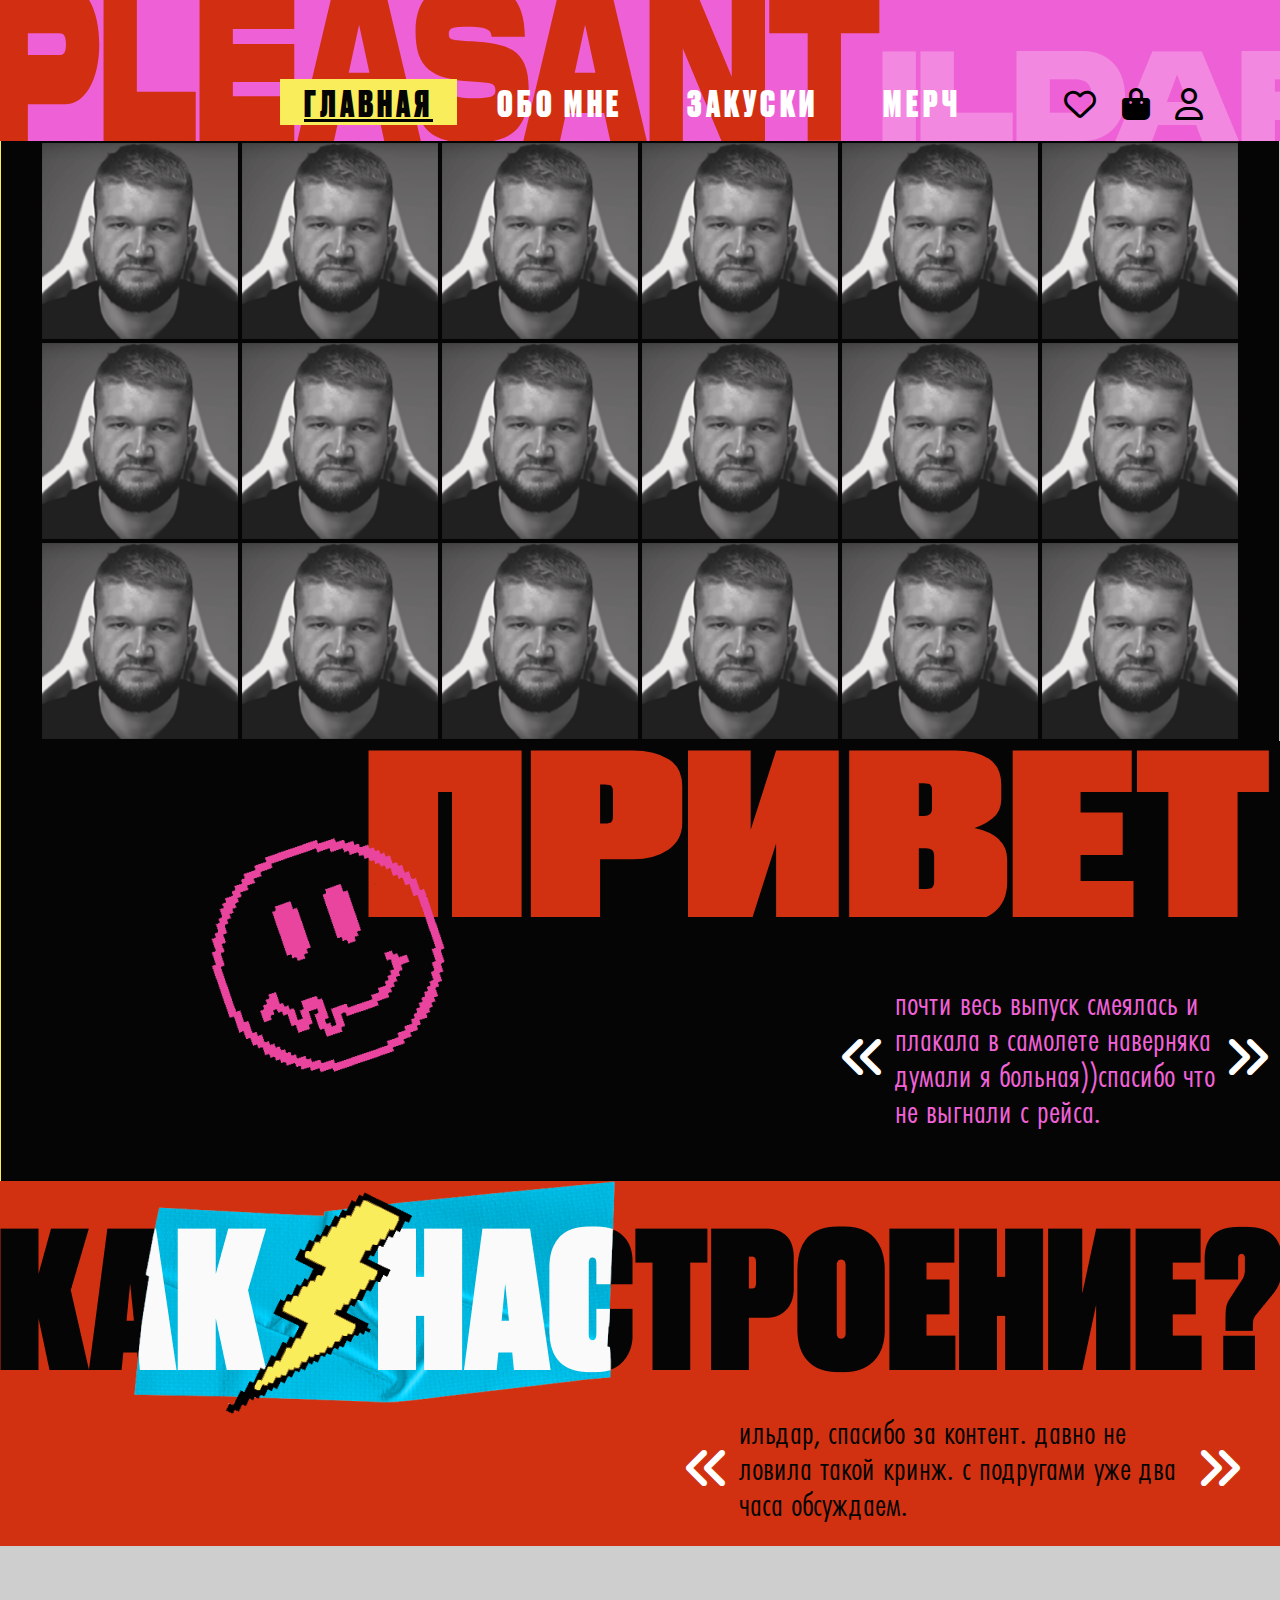
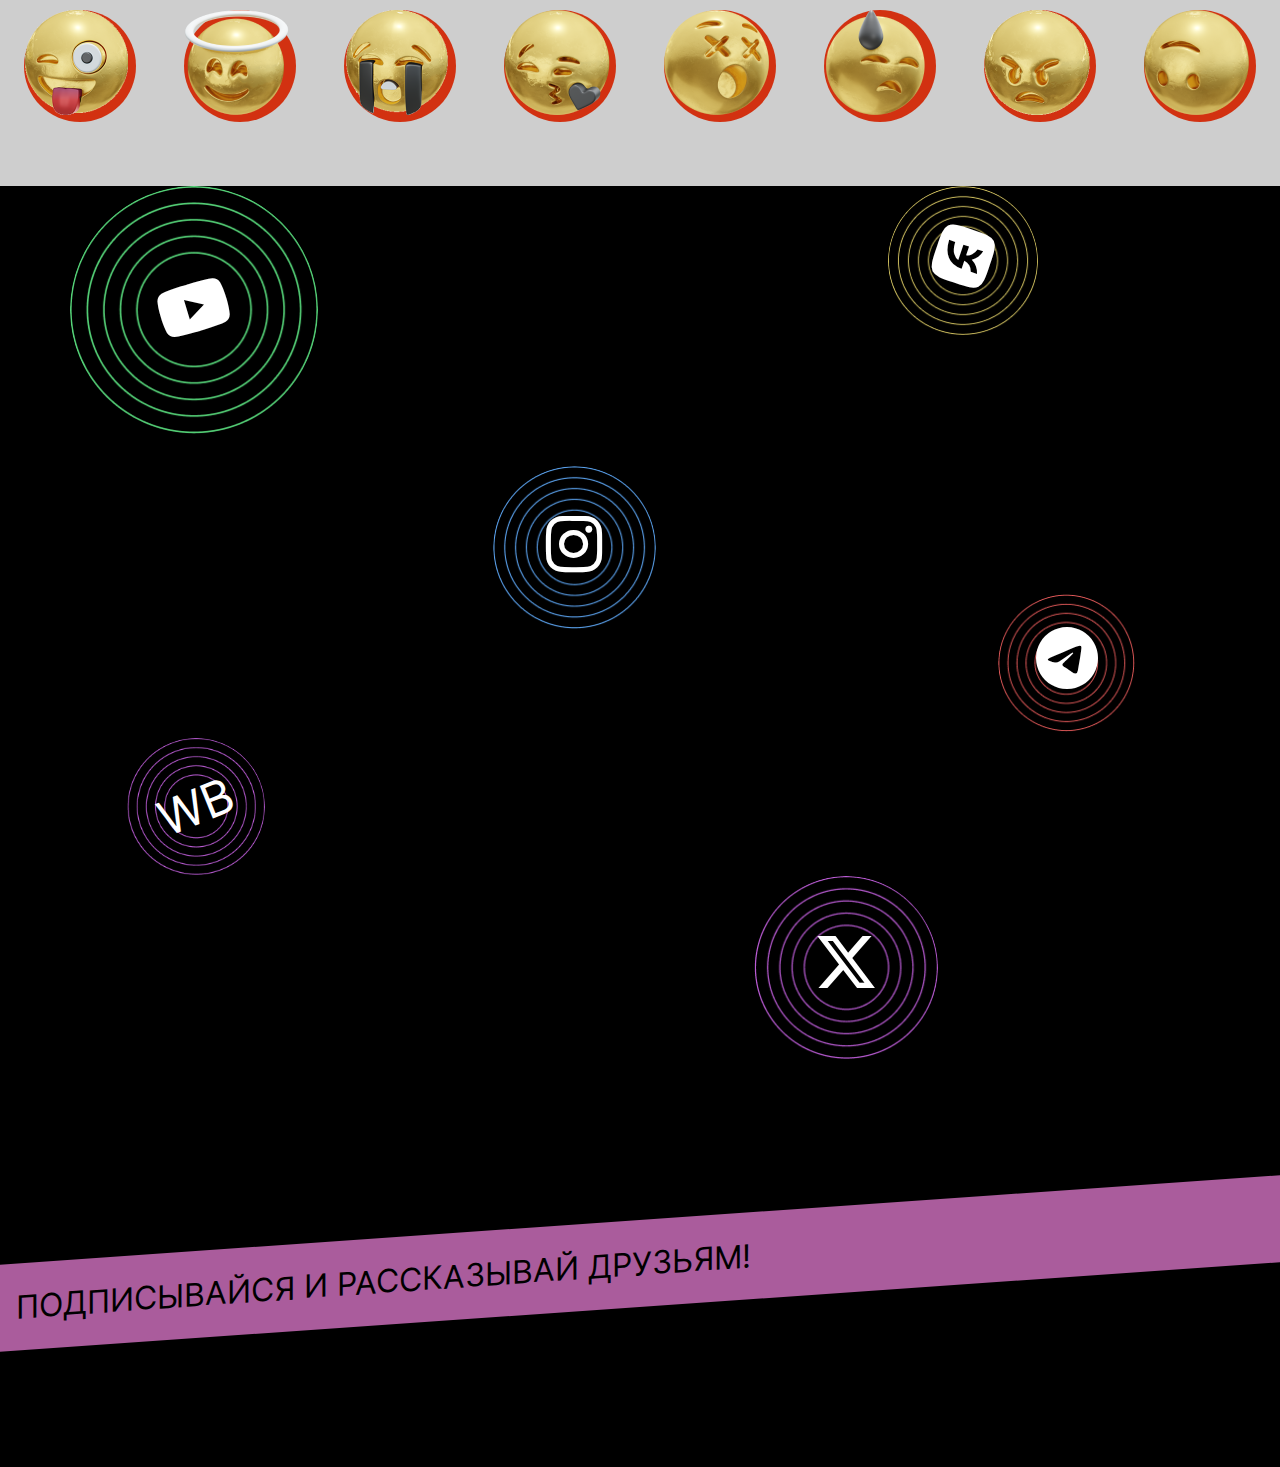
==== commit 62af9a57: "26-11 Main Page Progress" ====
--- a/index.html
+++ b/index.html
@@ -103,7 +103,28 @@
           <div class="pleasant-col-side bg-yellow"></div>
           <div class="pleasant-col">
             <div class="hello-con">
-              <h1>Привет</h1>
+              <div class="hello-wrapper">
+                <h1>Привет</h1>
+                <div class="pink-smile"></div>
+              </div>
+              <div class="d-flex justify-content-end">
+                <div class="quote-container">
+                  <div class="quote-angles">
+                    <i class="fa-solid fa-angles-left"></i>
+                  </div>
+                  <div class="quote-text">
+                    почти весь выпуск смеялась
+                    и плакала в самолете наверняка 
+                    думали я больная))спасибо 
+                    что не выгнали с рейса.
+                  </div>
+                  <div class="quote-angles">
+                    <i class="fa-solid fa-angles-right"></i>
+                  </div>
+                </div>
+              </div>
+              
+              
             </div>
           </div>
           <div class="pleasant-col-side bg-black"></div>
@@ -112,6 +133,85 @@
       <!-- ====================================================================== -->
       <!-- End Hello Area -->
 
+      <!-- Mood Banner Area -->
+      <!-- ====================================================================== -->
+      <section class="mood-banner-area">
+        <div class="pleasant-container">
+          <img src="/img/mood-banner.png" alt="">
+          <div class="d-flex justify-content-end">
+            <div class="quote-container">
+              <div class="quote-angles">
+                <i class="fa-solid fa-angles-left"></i>
+              </div>
+              <div class="quote-text">
+                ильдар, спасибо за контент. давно не ловила
+                такой кринж. с подругами уже 
+                два часа обсуждаем.
+              </div>
+              <div class="quote-angles">
+                <i class="fa-solid fa-angles-right"></i>
+              </div>
+            </div>
+          </div>
+        </div>
+      </section>
+      <!-- ====================================================================== -->
+      <!-- End Mood Banner Area -->
+
+      <!-- Chat-bot Area -->
+      <!-- ====================================================================== -->
+      <section class="chat-bot-area">
+        <div class="bg-gray">
+          <div class="pleasant-container">
+            <div class="emotion-pick-container">
+              <div class="emotion-pick-item">
+                <div class="emotion-pick-button">
+                  <img src="/img/emojis-gold/funny.png" alt="">
+                </div>
+              </div>
+              <div class="emotion-pick-item">
+                <div class="emotion-pick-button">
+                  <img src="/img/emojis-gold/cute.png" alt="">
+                </div>
+              </div>
+              <div class="emotion-pick-item">
+                <div class="emotion-pick-button">
+                  <img src="/img/emojis-gold/sad.png" alt="">
+                </div>
+              </div>
+              <div class="emotion-pick-item">
+                <div class="emotion-pick-button">
+                  <img src="/img/emojis-gold/sexy.png" alt="">
+                </div>
+              </div>
+              <div class="emotion-pick-item">
+                <div class="emotion-pick-button">
+                  <img src="/img/emojis-gold/scared.png" alt="">
+                </div>
+              </div>
+              <div class="emotion-pick-item">
+                <div class="emotion-pick-button">
+                  <img src="/img/emojis-gold/awkward.png" alt="">
+                </div>
+              </div>
+              <div class="emotion-pick-item">
+                <div class="emotion-pick-button">
+                  <img src="/img/emojis-gold/angry.png" alt="">
+                </div>
+              </div>
+              <div class="emotion-pick-item">
+                <div class="emotion-pick-button">
+                  <img src="/img/emojis-gold/nostalgic.png" alt="">
+                </div>
+              </div>
+            </div>
+          </div>
+        </div>
+      </section>
+      <!-- ====================================================================== -->
+      <!-- End Chat-bot Area -->
+
+
       <!-- Games List Area -->
       <!-- ====================================================================== -->
       <section class="games-area">
@@ -119,12 +219,7 @@
       <!-- ====================================================================== -->
       <!-- End Game List Area -->
 
-      <!-- Chat-bot Area -->
-      <!-- ====================================================================== -->
-      <section class="chat-bot-area">
-      </section>
-      <!-- ====================================================================== -->
-      <!-- End Chat-bot Area -->
+
     </main>
 
     <footer class="footer-area">
--- a/css/style.css
+++ b/css/style.css
@@ -262,6 +262,7 @@
 
 .site-main .hello-area .hello-con h1 {
     display: inline-block;
+    position: relative;
     height: 11rem;
     padding-top: .5rem;
     padding-right: 8rem;
@@ -278,10 +279,88 @@
 
     transform: scale(1.5, 1);
 }
+
+.site-main .hello-area .hello-con .hello-wrapper {
+    display: inline-block;
+    position: relative;
+}
+
+.site-main .hello-area .hello-con .hello-wrapper .pink-smile {
+    display: block;
+    position: absolute;
+    top: 6rem; left: -21rem;
+
+    width: 14.625rem;
+    height: 14.75rem;
+    background-image: url(../img/pink-smile.png);
+}
+
+.site-main .hello-area .hello-con .quote-container {
+    padding: 3.3rem 0;
+}
+
+.site-main .hello-area .hello-con .quote-container .quote-angles {
+    color: white;
+}
+
+.site-main .hello-area .hello-con .quote-container .quote-text {
+    width: 20rem;
+    color: var(--pink-color);
+}
 /* ========================================================================= */
 /* End Hello Area */
 
 
+/* Mood Banner Area */
+/* ========================================================================= */
+.site-main .mood-banner-area {
+    background-color: var(--red-color);
+}
+
+.site-main .mood-banner-area .quote-container {
+    padding: 0 1.8rem 1.5rem 0;
+}
+
+.site-main .mood-banner-area .quote-container .quote-text {
+    color: white;
+}
+
+.site-main .mood-banner-area .quote-container .quote-text {
+    width: 28rem;
+    color: var(--black-color);
+}
+/* ========================================================================= */
+/* End Mood Banner Area */
+
+
+/* Chat-bot Area */
+/* ========================================================================= */
+.site-main .chat-bot-area {
+
+}
+
+.site-main .chat-bot-area .emotion-pick-container {
+    display: flex;
+    flex-flow: row;
+    align-items: center;
+    justify-content: space-around;
+
+    height: 15rem;
+}
+
+.site-main .chat-bot-area .emotion-pick-container .emotion-pick-item
+.emotion-pick-button {
+    width: 7rem;
+    height: 7rem;
+
+    cursor: pointer;
+    
+    background-color: var(--red-color);
+
+    border-radius: 50%;
+}
+/* ========================================================================= */
+/* End Chat-bot Area */
 
 
 /* Games List Area */
@@ -290,11 +369,7 @@
 /* ========================================================================= */
 /* End Games List Area */
 
-/* Chat-bot Area */
-/* ========================================================================= */
-
-/* ========================================================================= */
-/* End Chat-bot Area */
+
 
 
 /* Footer Area */
@@ -1072,7 +1147,7 @@
     position: absolute;
     top: 62.9rem;
     right: -61.3rem;
-    z-index: 99;
+    z-index: 3;
 
     width: 133rem;
     transform: rotate(90deg);
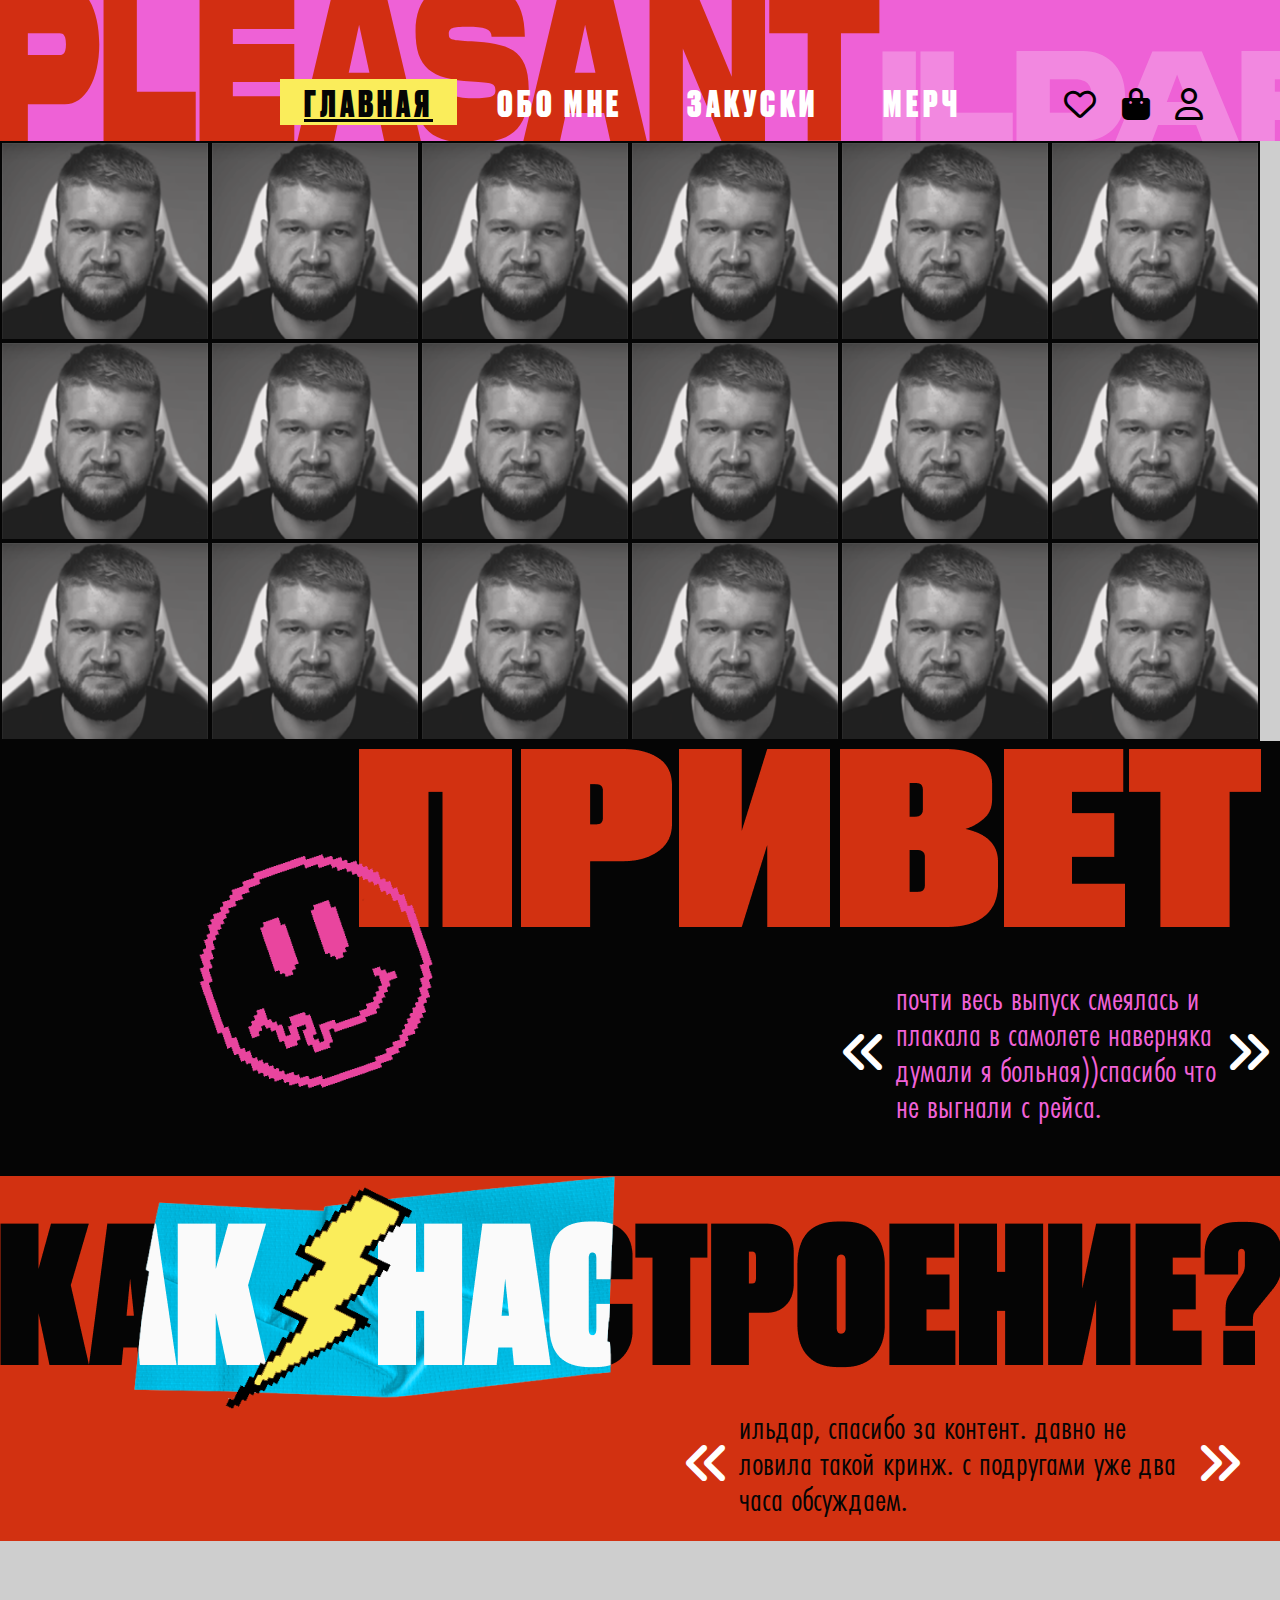
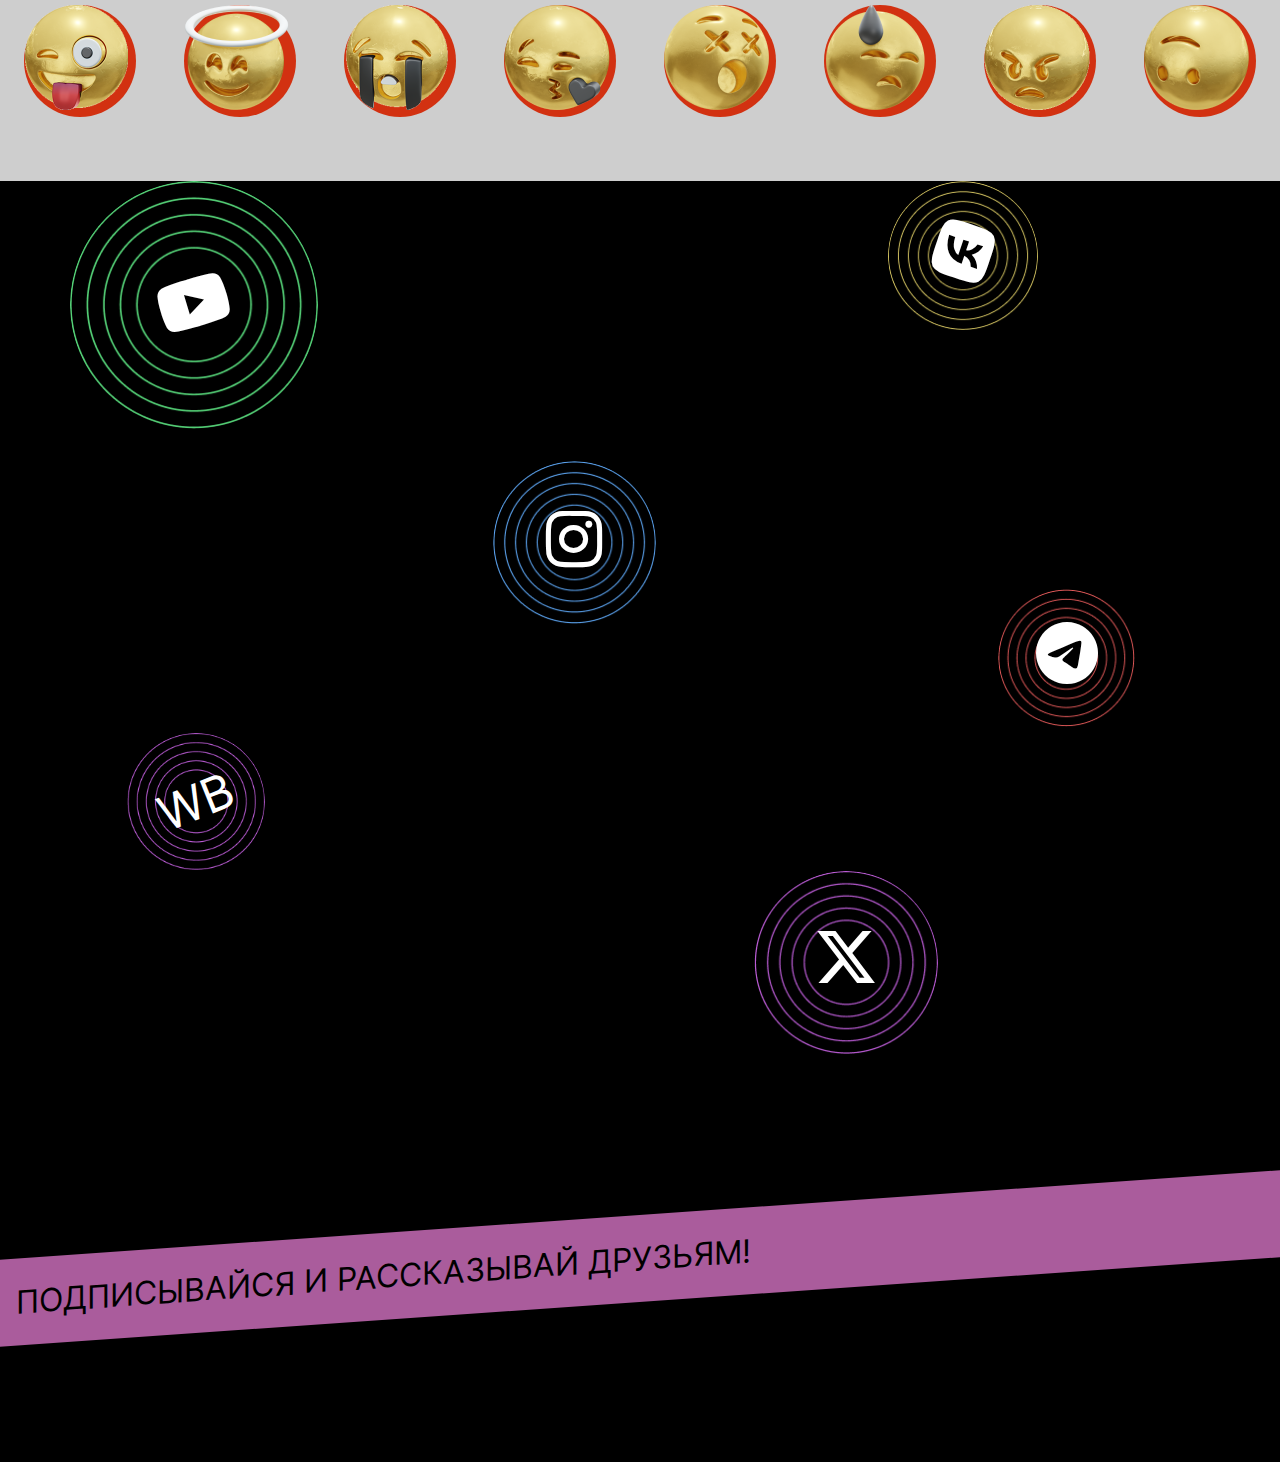
==== commit e95dc172: "26-11 Quick-Fixes" ====
--- a/index.html
+++ b/index.html
@@ -104,7 +104,7 @@
           <div class="pleasant-col">
             <div class="hello-con">
               <div class="hello-wrapper">
-                <h1>Привет</h1>
+                <img src="../img/hello-banner.png" alt="">
                 <div class="pink-smile"></div>
               </div>
               <div class="d-flex justify-content-end">
@@ -165,42 +165,42 @@
           <div class="pleasant-container">
             <div class="emotion-pick-container">
               <div class="emotion-pick-item">
-                <div class="emotion-pick-button">
+                <div class="emotion-pick-button pick-funny" tooltip="Грустное">
                   <img src="/img/emojis-gold/funny.png" alt="">
                 </div>
               </div>
               <div class="emotion-pick-item">
-                <div class="emotion-pick-button">
+                <div class="emotion-pick-button pick-cute" tooltip="Няшное">
                   <img src="/img/emojis-gold/cute.png" alt="">
                 </div>
               </div>
               <div class="emotion-pick-item">
-                <div class="emotion-pick-button">
+                <div class="emotion-pick-button pick-sad" tooltip="Грустное">
                   <img src="/img/emojis-gold/sad.png" alt="">
                 </div>
               </div>
               <div class="emotion-pick-item">
-                <div class="emotion-pick-button">
+                <div class="emotion-pick-button pick-sexy" tooltip="Сексуальное">
                   <img src="/img/emojis-gold/sexy.png" alt="">
                 </div>
               </div>
               <div class="emotion-pick-item">
-                <div class="emotion-pick-button">
+                <div class="emotion-pick-button pick-scared" tooltip="Страшное">
                   <img src="/img/emojis-gold/scared.png" alt="">
                 </div>
               </div>
               <div class="emotion-pick-item">
-                <div class="emotion-pick-button">
+                <div class="emotion-pick-button pick-awkward" tooltip="Cringe">
                   <img src="/img/emojis-gold/awkward.png" alt="">
                 </div>
               </div>
               <div class="emotion-pick-item">
-                <div class="emotion-pick-button">
+                <div class="emotion-pick-button pick-angry" tooltip="Злобное">
                   <img src="/img/emojis-gold/angry.png" alt="">
                 </div>
               </div>
               <div class="emotion-pick-item">
-                <div class="emotion-pick-button">
+                <div class="emotion-pick-button pick-nostalgic" tooltip="Ностальгическое">
                   <img src="/img/emojis-gold/nostalgic.png" alt="">
                 </div>
               </div>
--- a/css/style.css
+++ b/css/style.css
@@ -160,13 +160,13 @@
 .site-main .faces-area .faces-list {
     display: flex;
     flex-flow: row wrap;
-    justify-content: center;
-
-    background-color: var(--black-color);
+    justify-content: start;
+
+    background-color: var(--gray-color);
 }
 
 .site-main .faces-area .faces-list .face-item {
-    width: 200px;
+    width: 210px;
     height: 200px;
     background-image: url(../img/faces/face-default.png);
     background-size: 100%;
@@ -260,35 +260,18 @@
     background-color: var(--black-color);
 }
 
-.site-main .hello-area .hello-con h1 {
-    display: inline-block;
-    position: relative;
-    height: 11rem;
-    padding-top: .5rem;
-    padding-right: 8rem;
-
-    
-    color: var(--red-color);
-    font-family: Druk Cyr;
-    font-size: 14.5rem;
-    font-style: normal;
-    font-weight: 1000;
-    line-height: 9.5rem;
-    overflow: hidden;
-    user-select: none;
-
-    transform: scale(1.5, 1);
-}
-
 .site-main .hello-area .hello-con .hello-wrapper {
     display: inline-block;
     position: relative;
+    padding-top: .5rem;
+    padding-right: 1.2rem;
 }
 
 .site-main .hello-area .hello-con .hello-wrapper .pink-smile {
     display: block;
     position: absolute;
-    top: 6rem; left: -21rem;
+
+    top: 7rem; left: -10rem;
 
     width: 14.625rem;
     height: 14.75rem;
@@ -350,6 +333,9 @@
 
 .site-main .chat-bot-area .emotion-pick-container .emotion-pick-item
 .emotion-pick-button {
+    position: relative;
+    z-index: 2;
+
     width: 7rem;
     height: 7rem;
 
@@ -358,7 +344,90 @@
     background-color: var(--red-color);
 
     border-radius: 50%;
-}
+
+    transition: background 1s ease;
+
+    
+}
+
+.site-main .chat-bot-area .emotion-pick-container .emotion-pick-item
+.emotion-pick-button img {
+    transition: transform .5s ease;
+}
+
+.site-main .chat-bot-area .emotion-pick-container .emotion-pick-item
+.emotion-pick-button:hover {
+    background-color: var(--black-color);
+}
+
+.site-main .chat-bot-area .emotion-pick-container .emotion-pick-item
+.emotion-pick-button:hover img {
+    transform: scale(0.8);
+}
+
+.site-main .chat-bot-area .emotion-pick-container .emotion-pick-item
+.emotion-pick-button::before {
+    content: attr(tooltip);
+    position: absolute;
+    top: 0;
+    z-index: -1;
+    padding: 3px 10px;
+    opacity: 0;
+    pointer-events: auto;
+    background: #fff;
+    
+    color: black;
+    text-align: center;
+    font-family: Futura PT Cond;
+    font-size: 1.5rem;
+    font-style: normal;
+    font-weight: 400;
+    line-height: normal;
+    letter-spacing: 1px;
+    text-transform: uppercase;
+
+    transition: all 0.3s ease-out;
+}
+
+.site-main .chat-bot-area .emotion-pick-container .emotion-pick-item
+.emotion-pick-button::after {
+    content: '';
+    position: absolute;
+    width: 8px;
+    height: 8px;
+    top: 0;
+    opacity: 0;
+    background: #fff;
+    transform: rotate(45deg);
+    left: 20%;
+    z-index: -2;
+    transition: 
+    all 0.3s ease-out;
+}
+
+.site-main .chat-bot-area .emotion-pick-container .emotion-pick-item
+.emotion-pick-button:hover::before {
+    top: -45px;
+    opacity: 1;
+}
+
+.site-main .chat-bot-area .emotion-pick-container .emotion-pick-item
+.emotion-pick-button:hover::after {
+    top: -12px;
+    opacity: 1;
+}
+
+.site-main .chat-bot-area .emotion-pick-container .emotion-pick-item
+.emotion-pick-button.active {
+    background-color: var(--black-color);
+}
+
+.site-main .chat-bot-area .emotion-pick-container .emotion-pick-item
+.emotion-pick-button.active img {
+    transform: scale(0.8);
+}
+
+
 /* ========================================================================= */
 /* End Chat-bot Area */
 
@@ -1135,18 +1204,10 @@
     background-color: #000;
 }
 
-.site-main .sub-menu-area .yellow-line-wrapper {
-    position: relative;
-    top: 0; right: 0;
-    display: inline-block;
-    width: 10rem;
-    height: 1rem;
-}
-
-.site-main .sub-menu-area .yellow-line-wrapper .marquee-merch-yellow {
+.site-main .sub-menu-area .marquee-merch-yellow {
     position: absolute;
-    top: 62.9rem;
-    right: -61.3rem;
+    top: 5rem;
+    left: -62.1rem;
     z-index: 3;
 
     width: 133rem;
@@ -1173,7 +1234,7 @@
 
 .site-main .sub-menu-area .sub-menu-nav {
     display: inline-block;
-    padding: .8rem 0 0 3rem;
+    padding: .8rem 0 0 10rem;
 
     color: #FFF;
     font-family: Futura PT Cond;
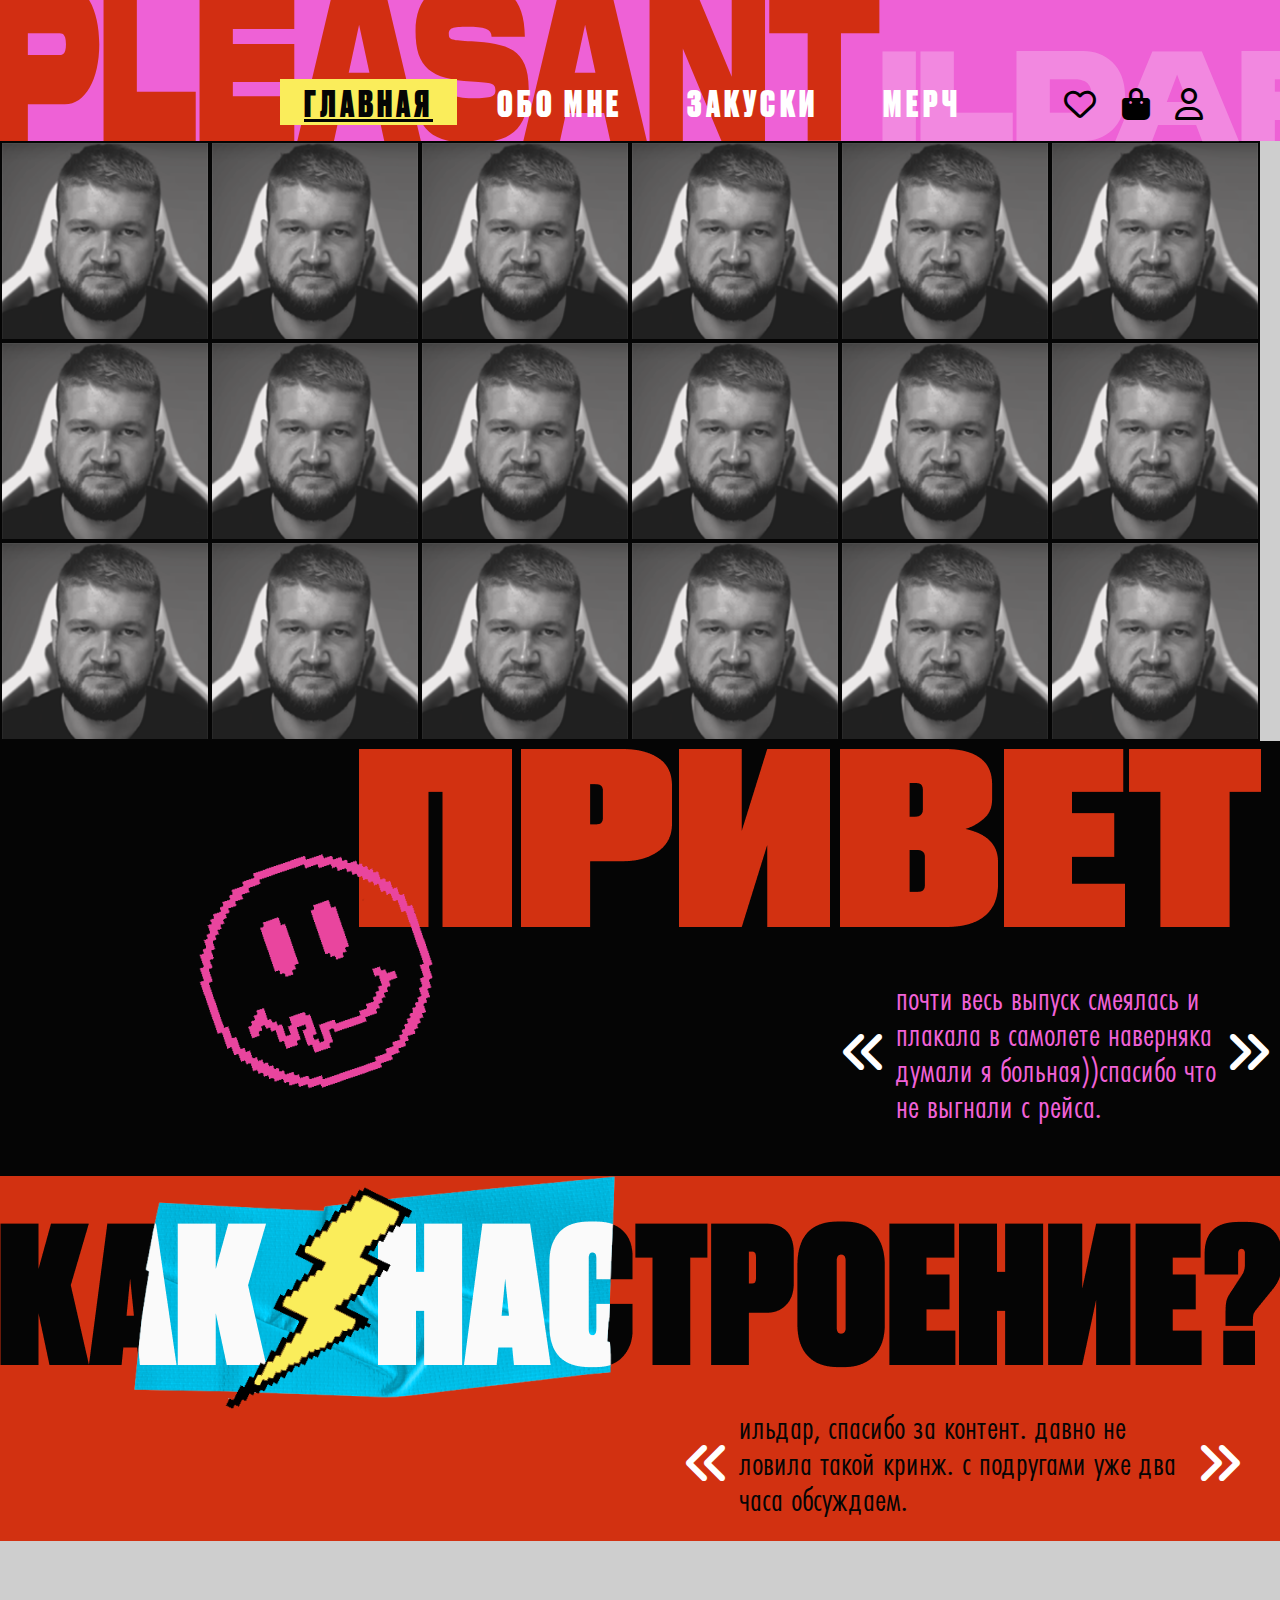
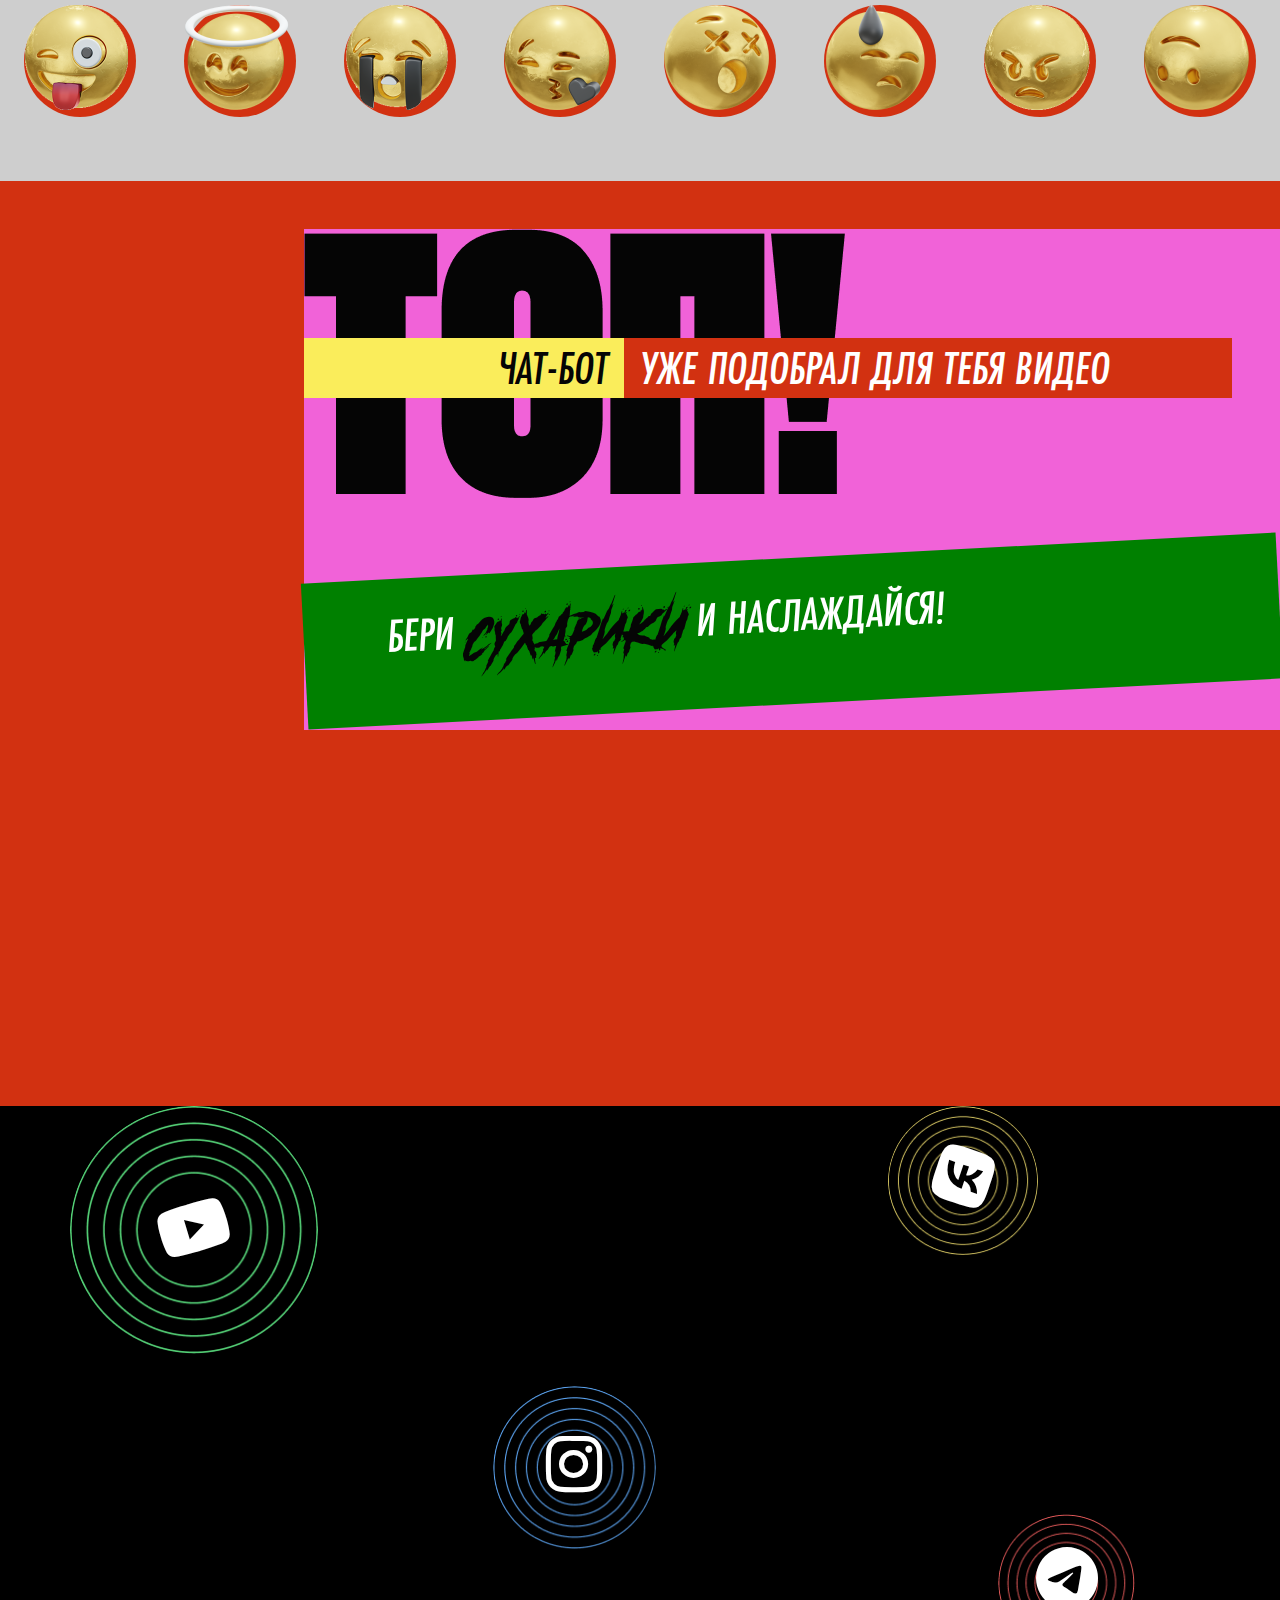
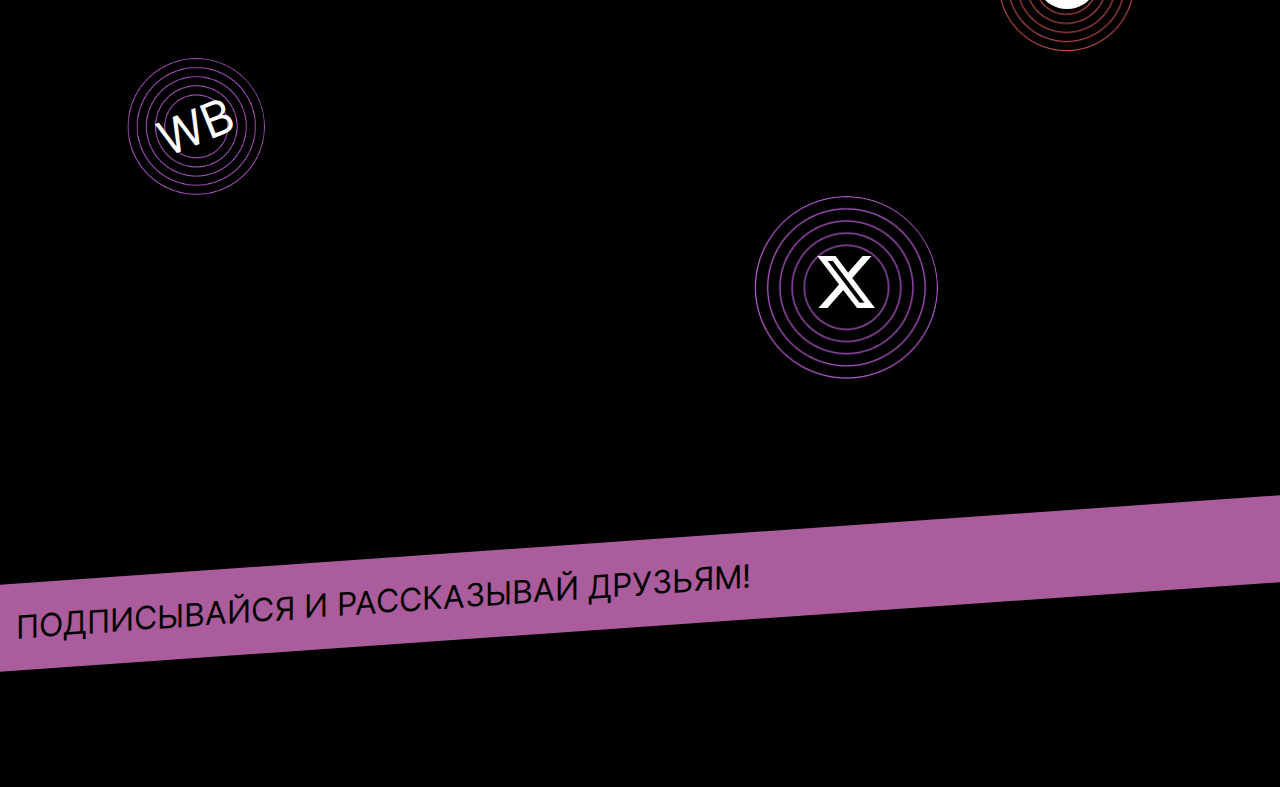
==== commit 564d6eaa: "26-11 Main Page Progress" ====
--- a/index.html
+++ b/index.html
@@ -206,6 +206,23 @@
               </div>
             </div>
           </div>
+          <div class="container-fluid chat-bot-intro">
+            <div class="pleasant-container">
+              <div class="d-flex justify-content-end">
+                <div class="top-banner-container">
+                  <img src="../img/top-banner.png" alt="">
+                  <div class="top-banner-text-con">
+                    <div class="top-banner-text-yellow">Чат-бот</div>
+                    <div class="top-banner-text-red">Уже подобрал для тебя видео</div>
+                  </div>
+                  <div class="tob-banner-sub-text">
+                    БЕРИ <span>суХАРИКИ</span> И НАСЛАЖДАЙСЯ!
+                  </div>
+                  <button class="chat-bot-start-button">Жми</button>
+                </div>
+              </div>
+            </div>
+          </div>
         </div>
       </section>
       <!-- ====================================================================== -->
--- a/css/style.css
+++ b/css/style.css
@@ -318,16 +318,14 @@
 
 /* Chat-bot Area */
 /* ========================================================================= */
-.site-main .chat-bot-area {
-
-}
-
+
+/* Mood Pick sub-area */
+/* ========================== */
 .site-main .chat-bot-area .emotion-pick-container {
     display: flex;
     flex-flow: row;
     align-items: center;
     justify-content: space-around;
-
     height: 15rem;
 }
 
@@ -342,12 +340,9 @@
     cursor: pointer;
     
     background-color: var(--red-color);
-
     border-radius: 50%;
 
     transition: background 1s ease;
-
-    
 }
 
 .site-main .chat-bot-area .emotion-pick-container .emotion-pick-item
@@ -426,7 +421,85 @@
 .emotion-pick-button.active img {
     transform: scale(0.8);
 }
-
+/* ========================== */
+/* End Mood Pick subarea */
+
+/* Chat Bot Introduction subarea */
+/* ========================== */
+.site-main .chat-bot-area .chat-bot-intro {
+    padding-top: 3rem;
+    height: 57.8rem;
+
+    background-color: var(--red-color);
+}
+
+.site-main .chat-bot-area .chat-bot-intro .top-banner-container {
+    width: 61rem;
+    background-color: var(--pink-color);
+}
+
+.site-main .chat-bot-area .chat-bot-intro .top-banner-container .top-banner-text-con {
+    display: flex;
+    flex-flow: row nowrap;
+    width: 58rem;
+    margin-top: -10rem;
+    margin-bottom: 10rem;
+
+    font-family: Futura PT Cond Medium Italic;
+    font-size: 3rem;
+    font-style: normal;
+    font-weight: 400;
+    line-height: 3.125rem; /* 104.167% */
+    text-transform: uppercase;
+}
+
+.site-main .chat-bot-area .chat-bot-intro .top-banner-container .top-banner-text-con 
+.top-banner-text-yellow {
+    flex: 1;
+    padding: .3rem 1rem;
+
+    text-align: right;
+    color: var(--black-color);
+
+    background-color: var(--yellow-color);
+}
+
+.site-main .chat-bot-area .chat-bot-intro .top-banner-container .top-banner-text-con 
+.top-banner-text-red {
+    flex: 2;
+    padding: .3rem 1rem;
+
+    text-align: left;
+    color: var(--white-color);
+
+    background-color: var(--red-color);
+}
+
+.site-main .chat-bot-area .chat-bot-intro .top-banner-container
+.tob-banner-sub-text {
+    padding: 2rem 0 3.5rem 5.2rem;
+    background-color: green;
+
+    color: var(--white-color);
+    font-family: Futura PT Cond Medium Italic;
+    font-size: 3rem;
+    font-style: normal;
+    font-weight: 400;
+    line-height: 3.125rem; /* 104.167% */
+
+    transform: rotate(-3deg);
+}
+
+.site-main .chat-bot-area .chat-bot-intro .top-banner-container
+.tob-banner-sub-text span {
+    color: var(--black-color);
+    font-family: var(--danger);
+    letter-spacing: 0.21rem;
+}
+
+
+/* ========================== */
+/* End Chat Bot Introduction subarea */
 
 /* ========================================================================= */
 /* End Chat-bot Area */
